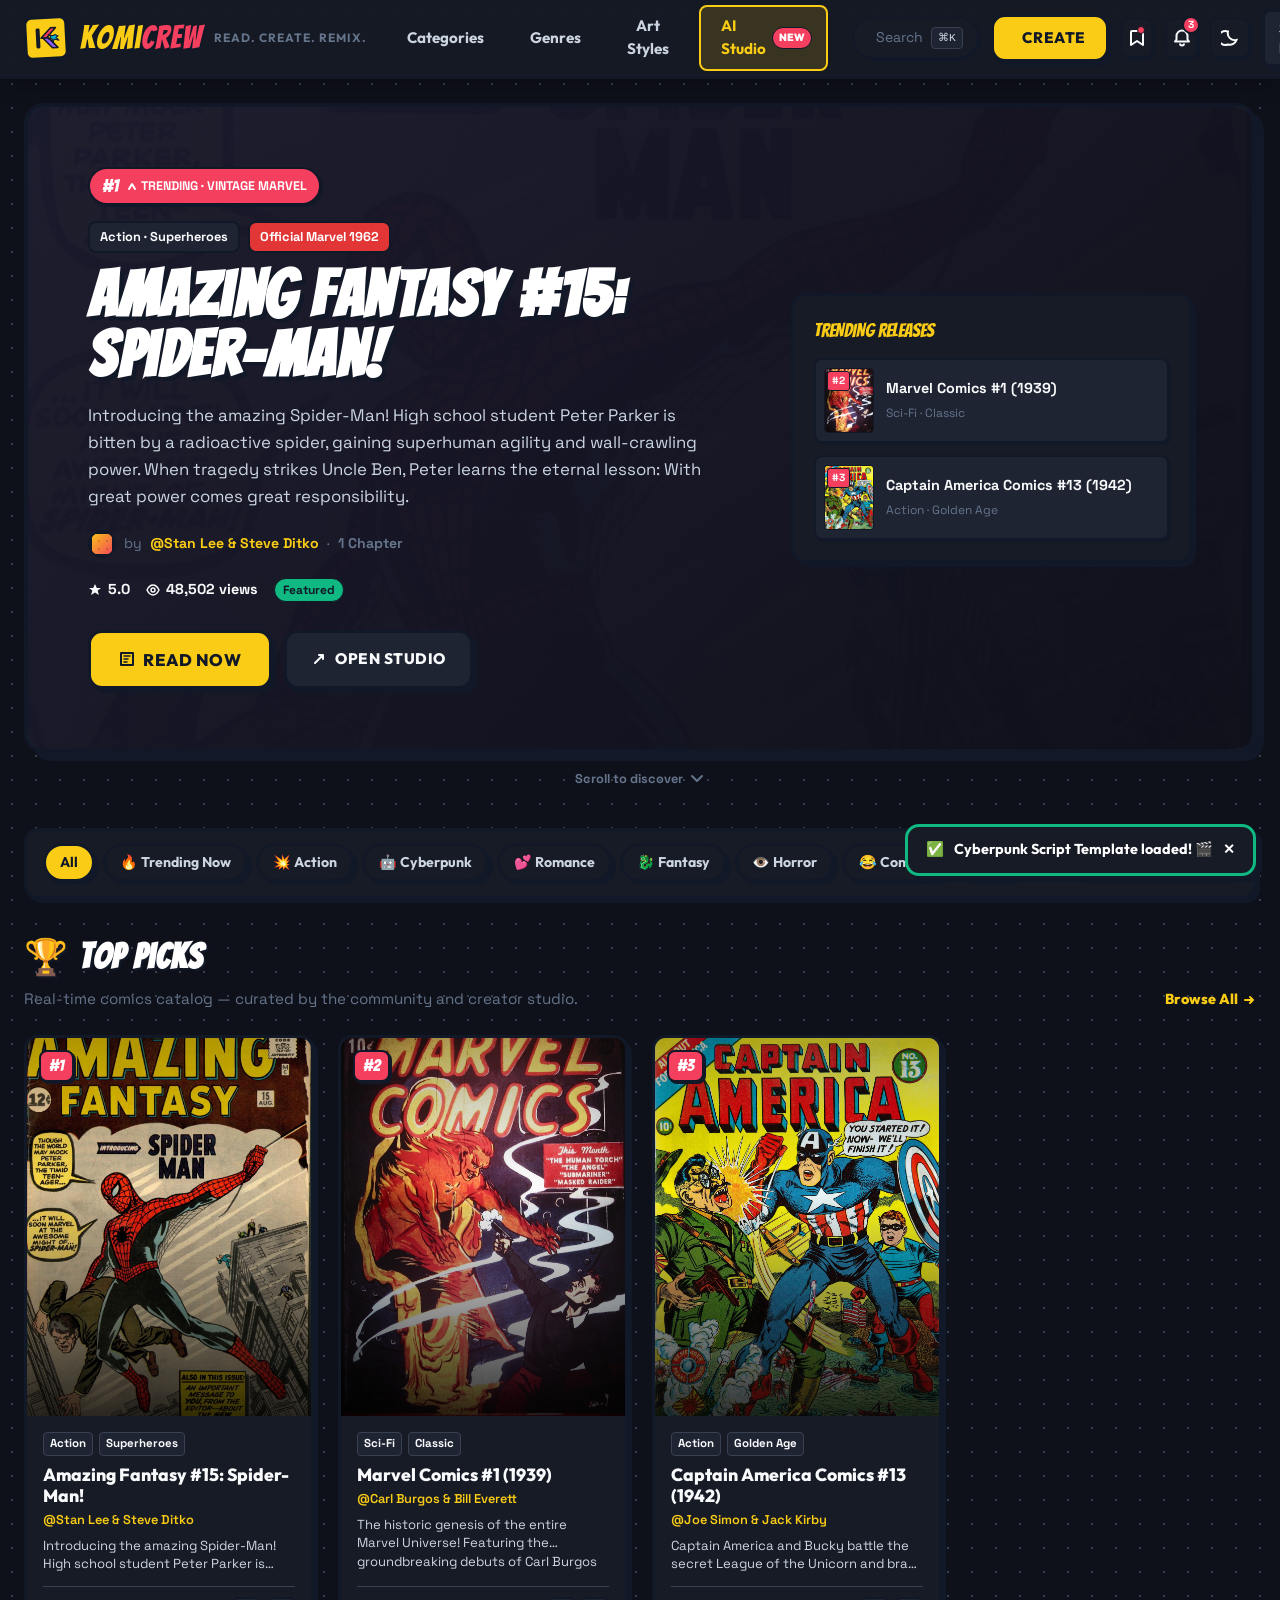
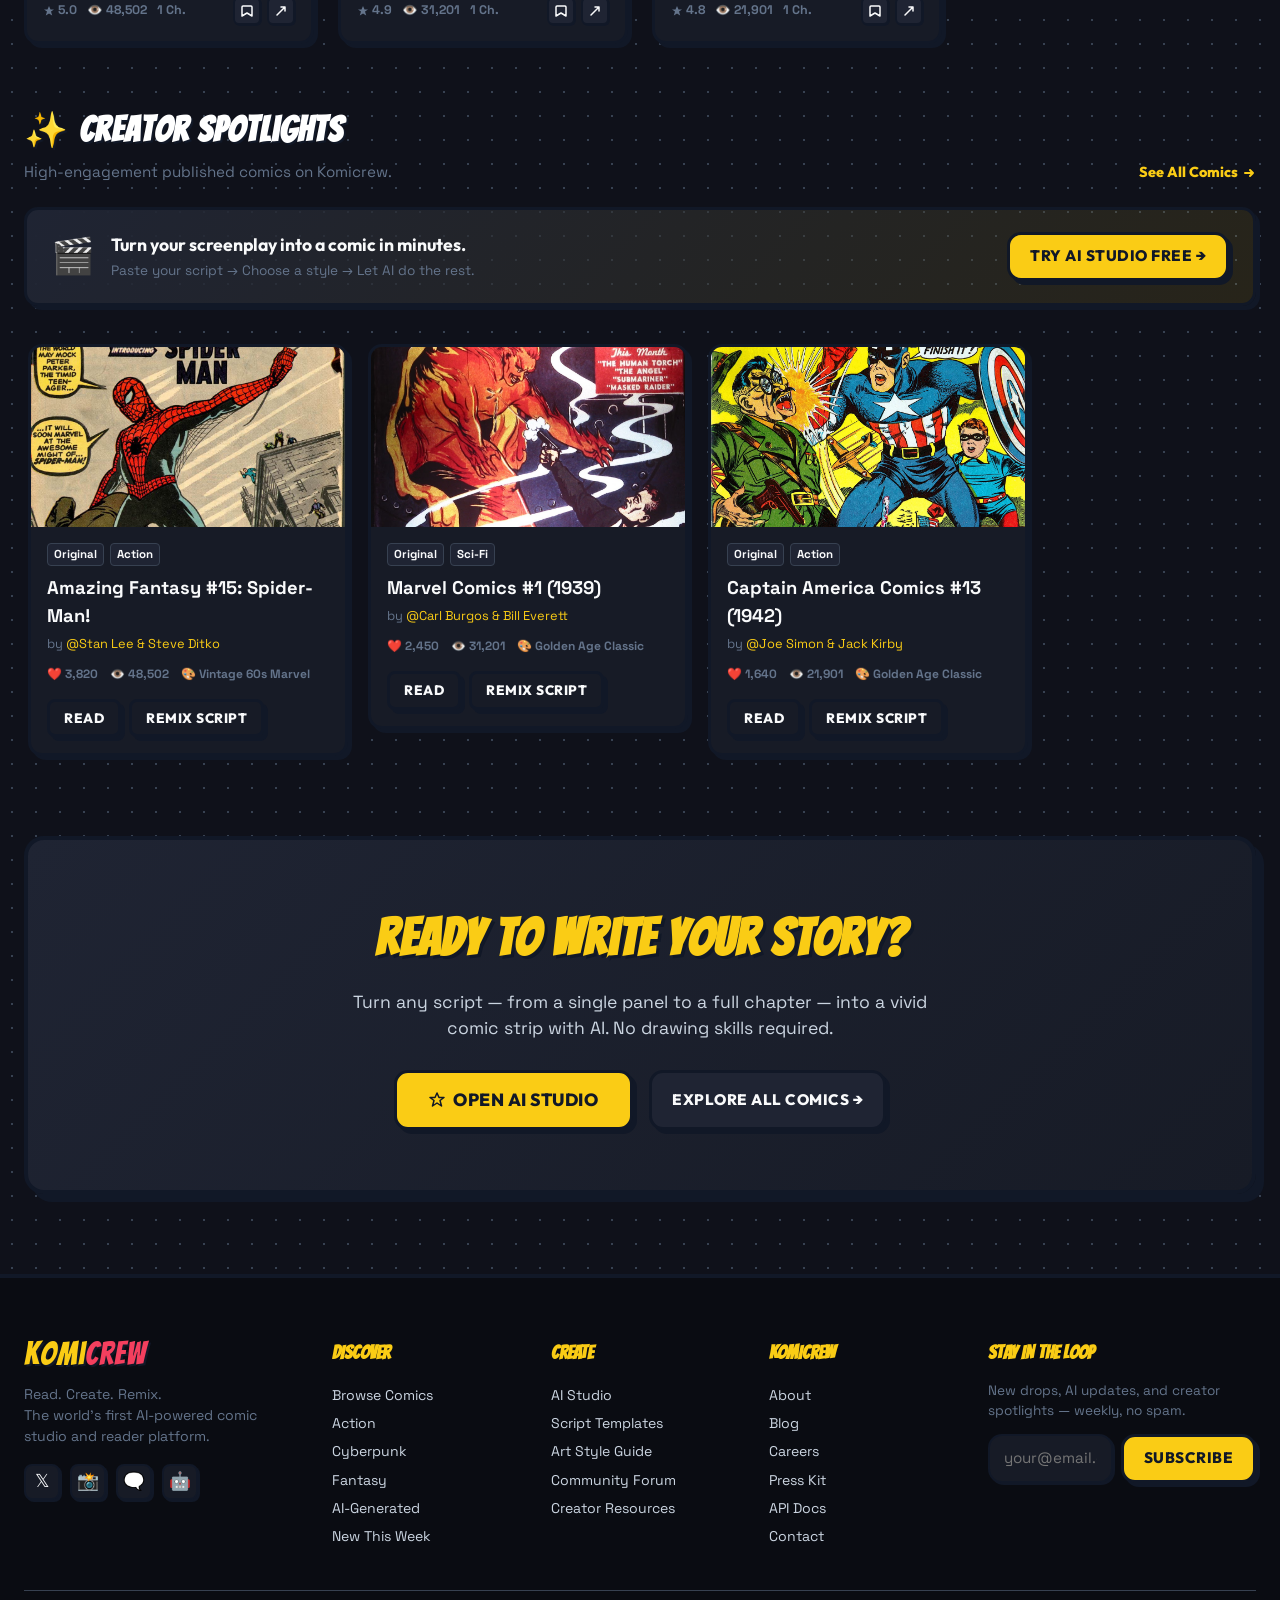
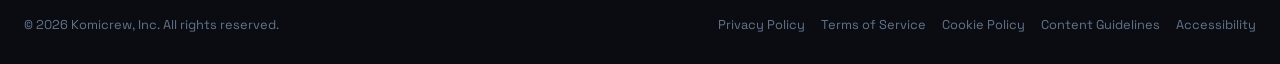
==== index.html @ 923c5d9a "Initial commit: Komicrew AI Comic Studio & Reader Platform" ====
<!DOCTYPE html>
<html lang="en" data-theme="dark" data-active-view="landing">

<head>
  <meta charset="UTF-8" />
  <meta name="viewport" content="width=device-width, initial-scale=1.0" />
  <meta http-equiv="X-UA-Compatible" content="IE=edge" />

  <title>Komicrew — AI Comic Studio &amp; Trending Web Comic Reader</title>
  <meta name="description" content="Komicrew is the ultimate hybrid platform: read trending web comics across every genre and generate stunning AI-powered comic strips from your scripts. Create, read, remix." />
  <meta name="keywords" content="web comics, AI comic generator, script to comic, manga reader, webtoon, shonen, seinen, romance, isekai, cyberpunk, comic studio, Komicrew" />
  <meta name="author" content="Komicrew" />
  <meta name="robots" content="index, follow" />
  <link rel="canonical" href="https://komicrew.app" />

  <meta property="og:title" content="Komicrew — AI Script-to-Comic Studio" />
  <meta property="og:description" content="Transform your scripts into vivid comic panels with AI. Read, create, and remix web comics." />
  <meta property="og:type" content="website" />
  <meta property="og:url" content="https://komicrew.app" />
  <meta property="og:image" content="/assets/og-cover.png" />
  <meta property="og:site_name" content="Komicrew" />

  <meta name="twitter:card" content="summary_large_image" />
  <meta name="twitter:site" content="@KomicrewApp" />
  <meta name="twitter:title" content="Komicrew — AI Comic Studio" />
  <meta name="twitter:description" content="Create and read AI-powered web comics on Komicrew." />

  <link rel="icon" type="image/svg+xml" href="assets/favicon.svg" />
  <link rel="apple-touch-icon" sizes="180x180" href="assets/apple-touch-icon.png" />

  <link rel="preconnect" href="https://fonts.googleapis.com" crossorigin />
  <link rel="preconnect" href="https://fonts.gstatic.com" crossorigin />
  <link rel="dns-prefetch" href="https://api.komicrew.app" />

  <link rel="stylesheet" href="https://fonts.googleapis.com/css2?family=Bangers&family=Outfit:wght@300;400;500;600;700;800;900&family=Space+Grotesk:wght@400;500;600;700&display=swap" />
  <link rel="stylesheet" href="assets/css/panelpulse.css" />
</head>

<body>

<a class="skip-link" href="#main-content">Skip to main content</a>

<!-- ═══════════════════════════════════════════════════════
     GLOBAL HEADER & MEGA-MENU NAVIGATION
═══════════════════════════════════════════════════════ -->
<header id="global-header" role="banner">
  <div class="nav-wrapper">
    <nav id="primary-nav" aria-label="Primary navigation">
      <div class="nav-inner">

        <!-- Brand -->
        <a href="#" id="nav-brand" class="brand-logo" aria-label="Komicrew Home" data-view-target="landing">
          <span class="logo-icon" aria-hidden="true">
            <svg width="28" height="28" viewBox="0 0 28 28" fill="none">
              <!-- Geometric Komicrew Icon with Action Slash -->
              <rect x="4" y="4" width="4" height="20" rx="1.5" fill="#111827"/>
              <path d="M19 4L9 14h5.5l9.5-10h-5z" fill="#F43F5E" stroke="#111827" stroke-width="1.5" stroke-linejoin="round"/>
              <path d="M11 14l9 10h5.5L16.5 14h-5.5z" fill="#8B5CF6" stroke="#111827" stroke-width="1.5" stroke-linejoin="round"/>
              <polygon points="23,11 26,12.5 24,14 27,17 22,15.5 21,19 20,15 17,15 19,13 17,11 21,12" fill="#06B6D4" stroke="#111827" stroke-width="1"/>
            </svg>
          </span>
          <span class="logo-wordmark"><span class="logo-komi">Komi</span><span class="logo-crew">crew</span></span>
          <span class="logo-tagline" aria-hidden="true">Read. Create. Remix.</span>
        </a>

        <!-- Primary Nav Links -->
        <ul class="primary-nav-links" role="list" aria-label="Site sections">

          <!-- CATEGORIES -->
          <li class="nav-item nav-item--has-dropdown">
            <button class="nav-link nav-dropdown-trigger" id="trigger-categories" aria-expanded="false" aria-controls="dropdown-categories" aria-haspopup="true">
              <span>Categories</span>
              <svg class="nav-chevron" width="12" height="8" viewBox="0 0 12 8" aria-hidden="true"><path d="M1 1l5 5 5-5" stroke="currentColor" stroke-width="2" fill="none" stroke-linecap="round"/></svg>
            </button>
            <div id="dropdown-categories" class="mega-dropdown" role="region" aria-labelledby="trigger-categories" hidden>
              <div class="mega-dropdown-inner">
                <div class="mega-col">
                  <p class="mega-col-heading">Story Type</p>
                  <ul role="list">
                    <li><a href="#" class="mega-link" data-view-target="browse" data-filter-category="shonen"><span class="mega-link-icon" aria-hidden="true">&#x2694;&#xFE0F;</span><span class="mega-link-body"><strong>Shonen</strong><span>Action, friendship &amp; growth</span></span></a></li>
                    <li><a href="#" class="mega-link" data-view-target="browse" data-filter-category="seinen"><span class="mega-link-icon" aria-hidden="true">&#x1F3AD;</span><span class="mega-link-body"><strong>Seinen</strong><span>Dark, mature &amp; complex</span></span></a></li>
                    <li><a href="#" class="mega-link" data-view-target="browse" data-filter-category="romance"><span class="mega-link-icon" aria-hidden="true">&#x1F495;</span><span class="mega-link-body"><strong>Romance</strong><span>Love stories &amp; drama</span></span></a></li>
                    <li><a href="#" class="mega-link" data-view-target="browse" data-filter-category="isekai"><span class="mega-link-icon" aria-hidden="true">&#x1F300;</span><span class="mega-link-body"><strong>Isekai</strong><span>Otherworld adventures</span></span></a></li>
                    <li><a href="#" class="mega-link" data-view-target="browse" data-filter-category="webtoon-originals"><span class="mega-link-icon" aria-hidden="true">&#x1F310;</span><span class="mega-link-body"><strong>Webtoon Originals</strong><span>Exclusive vertical-scroll series</span></span></a></li>
                    <li><a href="#" class="mega-link" data-view-target="browse" data-filter-category="slice-of-life"><span class="mega-link-icon" aria-hidden="true">&#x2615;</span><span class="mega-link-body"><strong>Slice of Life</strong><span>Everyday moments &amp; warmth</span></span></a></li>
                  </ul>
                </div>
                <div class="mega-col mega-col--featured">
                  <p class="mega-col-heading">Featured Spotlight</p>
                  <article class="mega-featured-card" aria-label="Featured: Amazing Fantasy #15: Spider-Man!">
                    <figure class="mega-featured-thumb"><img src="assets/img/cover-amazing-fantasy-15.jpg" alt="Featured comic cover" width="160" height="100" loading="lazy"/></figure>
                    <div class="mega-featured-body">
                      <span class="mega-featured-badge">Featured</span>
                      <h3 class="mega-featured-title">Amazing Fantasy #15</h3>
                      <p class="mega-featured-meta">Superheroes &middot; Ch. 1 &middot; @StanLee_SteveDitko</p>
                      <a href="#" class="mega-featured-cta" data-view-target="reader" data-comic-id="amazing-fantasy-15">Read Now &rarr;</a>
                    </div>
                  </article>
                </div>
              </div>
            </div>
          </li>

          <!-- GENRES -->
          <li class="nav-item nav-item--has-dropdown">
            <button class="nav-link nav-dropdown-trigger" id="trigger-genres" aria-expanded="false" aria-controls="dropdown-genres" aria-haspopup="true">
              <span>Genres</span>
              <svg class="nav-chevron" width="12" height="8" viewBox="0 0 12 8" aria-hidden="true"><path d="M1 1l5 5 5-5" stroke="currentColor" stroke-width="2" fill="none" stroke-linecap="round"/></svg>
            </button>
            <div id="dropdown-genres" class="mega-dropdown mega-dropdown--genres" role="region" aria-labelledby="trigger-genres" hidden>
              <div class="mega-dropdown-inner">
                <div class="mega-col">
                  <p class="mega-col-heading">Browse by Genre</p>
                  <ul class="genre-grid-list" role="list">
                    <li><a href="#" class="genre-pill-link" data-view-target="browse" data-filter-genre="action"><span class="genre-emoji" aria-hidden="true">&#x1F4A5;</span> Action</a></li>
                    <li><a href="#" class="genre-pill-link" data-view-target="browse" data-filter-genre="cyberpunk"><span class="genre-emoji" aria-hidden="true">&#x1F916;</span> Cyberpunk</a></li>
                    <li><a href="#" class="genre-pill-link" data-view-target="browse" data-filter-genre="fantasy"><span class="genre-emoji" aria-hidden="true">&#x1F409;</span> Fantasy</a></li>
                    <li><a href="#" class="genre-pill-link" data-view-target="browse" data-filter-genre="horror"><span class="genre-emoji" aria-hidden="true">&#x1F441;&#xFE0F;</span> Horror</a></li>
                    <li><a href="#" class="genre-pill-link" data-view-target="browse" data-filter-genre="comedy"><span class="genre-emoji" aria-hidden="true">&#x1F602;</span> Comedy</a></li>
                    <li><a href="#" class="genre-pill-link" data-view-target="browse" data-filter-genre="mystery"><span class="genre-emoji" aria-hidden="true">&#x1F50D;</span> Mystery</a></li>
                    <li><a href="#" class="genre-pill-link" data-view-target="browse" data-filter-genre="sci-fi"><span class="genre-emoji" aria-hidden="true">&#x1F680;</span> Sci-Fi</a></li>
                    <li><a href="#" class="genre-pill-link" data-view-target="browse" data-filter-genre="thriller"><span class="genre-emoji" aria-hidden="true">&#x26A1;</span> Thriller</a></li>
                    <li><a href="#" class="genre-pill-link" data-view-target="browse" data-filter-genre="sports"><span class="genre-emoji" aria-hidden="true">&#x1F3C6;</span> Sports</a></li>
                    <li><a href="#" class="genre-pill-link" data-view-target="browse" data-filter-genre="supernatural"><span class="genre-emoji" aria-hidden="true">&#x1F47B;</span> Supernatural</a></li>
                    <li><a href="#" class="genre-pill-link" data-view-target="browse" data-filter-genre="mecha"><span class="genre-emoji" aria-hidden="true">&#x1F9BE;</span> Mecha</a></li>
                    <li><a href="#" class="genre-pill-link" data-view-target="browse" data-filter-genre="historical"><span class="genre-emoji" aria-hidden="true">&#x1F4DC;</span> Historical</a></li>
                  </ul>
                </div>
              </div>
            </div>
          </li>

          <!-- ART STYLES -->
          <li class="nav-item nav-item--has-dropdown">
            <button class="nav-link nav-dropdown-trigger" id="trigger-styles" aria-expanded="false" aria-controls="dropdown-styles" aria-haspopup="true">
              <span>Art Styles</span>
              <svg class="nav-chevron" width="12" height="8" viewBox="0 0 12 8" aria-hidden="true"><path d="M1 1l5 5 5-5" stroke="currentColor" stroke-width="2" fill="none" stroke-linecap="round"/></svg>
            </button>
            <div id="dropdown-styles" class="mega-dropdown" role="region" aria-labelledby="trigger-styles" hidden>
              <div class="mega-dropdown-inner">
                <div class="mega-col">
                  <p class="mega-col-heading">Visual Style</p>
                  <ul class="style-showcase-list" role="list">
                    <li><a href="#" class="style-showcase-link" data-view-target="browse" data-filter-style="90s-anime"><span class="style-preview style-preview--90s-anime" aria-hidden="true"></span><span class="style-info"><strong>90s Anime</strong><span>Bold lines, cel shading, nostalgic palette</span></span></a></li>
                    <li><a href="#" class="style-showcase-link" data-view-target="browse" data-filter-style="tactile-neo-comic"><span class="style-preview style-preview--neo-comic" aria-hidden="true"></span><span class="style-info"><strong>Tactile Neo-Comic</strong><span>Claymorphism &middot; Risograph &middot; Halftone</span></span></a></li>
                    <li><a href="#" class="style-showcase-link" data-view-target="browse" data-filter-style="noir-ink"><span class="style-preview style-preview--noir" aria-hidden="true"></span><span class="style-info"><strong>Noir Ink</strong><span>High-contrast B&amp;W, dramatic shadows</span></span></a></li>
                    <li><a href="#" class="style-showcase-link" data-view-target="browse" data-filter-style="watercolor"><span class="style-preview style-preview--watercolor" aria-hidden="true"></span><span class="style-info"><strong>Watercolor</strong><span>Soft washes, loose ink, organic feel</span></span></a></li>
                    <li><a href="#" class="style-showcase-link" data-view-target="browse" data-filter-style="chibi"><span class="style-preview style-preview--chibi" aria-hidden="true"></span><span class="style-info"><strong>Chibi</strong><span>Oversized heads, cute proportions</span></span></a></li>
                  </ul>
                </div>
              </div>
            </div>
          </li>

          <!-- AI STUDIO -->
          <li class="nav-item">
            <a href="#" class="nav-link nav-link--studio" data-view-target="studio" aria-label="Open AI Script-to-Comic Studio">
              <svg width="16" height="16" viewBox="0 0 16 16" fill="none" aria-hidden="true"><path d="M8 1L10 6H15L11 9.5L12.5 15L8 11.5L3.5 15L5 9.5L1 6H6L8 1Z" fill="currentColor" stroke="#111827" stroke-width="1.5" stroke-linejoin="round"/></svg>
              <span>AI Studio</span>
              <span class="nav-badge nav-badge--new" aria-label="New feature">NEW</span>
            </a>
          </li>



        </ul>

        <!-- Quick Actions -->
        <div class="nav-quick-actions" role="group" aria-label="Quick actions">
          <div class="nav-search-bar" role="search" aria-label="Search comics">
            <button class="nav-search-trigger" id="search-trigger" aria-expanded="false" aria-controls="search-overlay" aria-label="Open search">
              <svg width="18" height="18" viewBox="0 0 18 18" fill="none" aria-hidden="true"><circle cx="8" cy="8" r="6" stroke="currentColor" stroke-width="2"/><path d="M13 13l3 3" stroke="currentColor" stroke-width="2" stroke-linecap="round"/></svg>
              <span class="search-trigger-label">Search</span>
              <kbd class="search-kbd" aria-label="Command K">&#x2318;K</kbd>
            </button>
          </div>
          <a href="#" class="btn btn--primary btn--create-cta" id="nav-create-btn" data-view-target="studio" aria-label="Create a comic">
            <svg width="14" height="14" viewBox="0 0 14 14" fill="none" aria-hidden="true"><path d="M7 1v12M1 7h12" stroke="currentColor" stroke-width="2.5" stroke-linecap="round"/></svg>
            <span>Create</span>
          </a>
          <button class="nav-icon-btn" id="bookmarks-trigger" aria-label="Open bookmarks" aria-expanded="false" aria-controls="bookmarks-panel">
            <svg width="18" height="18" viewBox="0 0 18 18" fill="none" aria-hidden="true"><path d="M4 2h10a1 1 0 011 1v13l-6-4-6 4V3a1 1 0 011-1z" stroke="currentColor" stroke-width="2" stroke-linejoin="round"/></svg>
            <span class="sr-only">Bookmarks</span>
            <span class="nav-badge-dot" aria-hidden="true"></span>
          </button>
          <button class="nav-icon-btn" id="notifications-trigger" aria-label="Notifications, 3 unread" aria-expanded="false" aria-controls="notifications-panel">
            <svg width="18" height="18" viewBox="0 0 18 18" fill="none" aria-hidden="true"><path d="M9 1.5a5.5 5.5 0 00-5.5 5.5v3.5L2 12.5h14l-1.5-2V7A5.5 5.5 0 009 1.5z" stroke="currentColor" stroke-width="2" stroke-linejoin="round"/><path d="M7 14.5a2 2 0 004 0" stroke="currentColor" stroke-width="2"/></svg>
            <span class="sr-only">Notifications</span>
            <span class="notification-badge" aria-label="3 unread">3</span>
          </button>
          <button class="nav-icon-btn" id="theme-toggle" aria-label="Toggle light/dark mode" aria-pressed="false">
            <svg class="theme-icon theme-icon--moon" width="18" height="18" viewBox="0 0 18 18" fill="none" aria-hidden="true"><path d="M15.5 11A7 7 0 017 2.5a7 7 0 100 13 7 7 0 008.5-4.5z" stroke="currentColor" stroke-width="2" stroke-linecap="round"/></svg>
            <svg class="theme-icon theme-icon--sun" width="18" height="18" viewBox="0 0 18 18" fill="none" aria-hidden="true"><circle cx="9" cy="9" r="4" stroke="currentColor" stroke-width="2"/><path d="M9 1v2M9 15v2M1 9h2M15 9h2M3.2 3.2l1.4 1.4M13.4 13.4l1.4 1.4M3.2 14.8l1.4-1.4M13.4 4.6l1.4-1.4" stroke="currentColor" stroke-width="2" stroke-linecap="round"/></svg>
          </button>
          <!-- Guest Auth Buttons (Logged Out State) -->
          <div class="nav-guest-actions" id="nav-auth-guest" hidden>
            <a href="login.html" class="btn btn--ghost btn--sm" id="nav-login-btn">Sign In</a>
            <a href="signup.html" class="btn btn--primary btn--sm" id="nav-signup-btn">Join Free</a>
          </div>

          <!-- Authenticated User Pill (Logged In State) -->
          <div class="user-profile-pill-wrapper" id="nav-auth-user" style="position:relative;">
            <button class="user-profile-pill" id="profile-trigger" aria-expanded="false" aria-controls="profile-dropdown" aria-label="User profile menu">
              <span class="profile-avatar"><img src="assets/img/avatar-user.jpg" alt="user avatar" width="32" height="32" id="header-user-avatar" loading="lazy"/></span>
              <span class="profile-username" id="header-user-name">Account</span>
              <span class="profile-tier-badge" id="header-user-tier" aria-label="Creator tier">Creator</span>
              <svg class="profile-chevron" width="12" height="8" viewBox="0 0 12 8" aria-hidden="true"><path d="M1 1l5 5 5-5" stroke="currentColor" stroke-width="2" fill="none" stroke-linecap="round"/></svg>
            </button>
            <ul id="profile-dropdown" class="profile-dropdown-menu" role="menu" aria-labelledby="profile-trigger" hidden>
              <li role="none"><a href="#" role="menuitem" class="profile-menu-item" id="menu-user-profile">My Profile</a></li>
              <li role="none"><a href="#" role="menuitem" class="profile-menu-item" data-view-target="studio">My Studio Comics</a></li>
              <li role="none"><a href="#" role="menuitem" class="profile-menu-item" id="menu-user-bookmarks">My Bookmarks</a></li>
              <li role="none" id="menu-admin-item" hidden><a href="admin.html" role="menuitem" class="profile-menu-item" style="color: var(--pop-purple-lite); font-weight: 700;">🛡️ Operations HQ</a></li>
              <li role="separator" class="menu-divider"></li>
              <li role="none"><a href="#" role="menuitem" class="profile-menu-item profile-menu-item--plan">Upgrade to Pro <span class="menu-badge menu-badge--pro">PRO</span></a></li>
              <li role="separator" class="menu-divider"></li>
              <li role="none"><a href="#" role="menuitem" class="profile-menu-item profile-menu-item--danger" id="nav-logout-btn">Sign Out</a></li>
            </ul>
          </div>
          <button class="mobile-menu-btn" id="mobile-menu-trigger" aria-expanded="false" aria-controls="mobile-nav-drawer" aria-label="Open mobile navigation">
            <span class="hamburger-bar" aria-hidden="true"></span>
            <span class="hamburger-bar" aria-hidden="true"></span>
            <span class="hamburger-bar" aria-hidden="true"></span>
          </button>
        </div>

      </div>
    </nav>

    <!-- Mobile Nav Drawer -->
    <aside id="mobile-nav-drawer" class="mobile-nav-drawer" aria-label="Mobile navigation" hidden>
      <nav aria-label="Mobile menu">
        <ul class="mobile-nav-list" role="list">
          <li><a href="#" class="mobile-nav-link" data-view-target="landing">&#x1F3E0; Discover</a></li>
          <li>
            <details class="mobile-nav-details">
              <summary class="mobile-nav-link">&#x2694;&#xFE0F; Categories</summary>
              <ul class="mobile-nav-submenu" role="list">
                <li><a href="#" data-view-target="browse" data-filter-category="shonen">Shonen</a></li>
                <li><a href="#" data-view-target="browse" data-filter-category="seinen">Seinen</a></li>
                <li><a href="#" data-view-target="browse" data-filter-category="romance">Romance</a></li>
                <li><a href="#" data-view-target="browse" data-filter-category="isekai">Isekai</a></li>
                <li><a href="#" data-view-target="browse" data-filter-category="webtoon-originals">Webtoon Originals</a></li>
                <li><a href="#" data-view-target="browse" data-filter-category="slice-of-life">Slice of Life</a></li>
              </ul>
            </details>
          </li>
          <li>
            <details class="mobile-nav-details">
              <summary class="mobile-nav-link">&#x1F3A8; Genres</summary>
              <ul class="mobile-nav-submenu" role="list">
                <li><a href="#" data-view-target="browse" data-filter-genre="action">Action</a></li>
                <li><a href="#" data-view-target="browse" data-filter-genre="cyberpunk">Cyberpunk</a></li>
                <li><a href="#" data-view-target="browse" data-filter-genre="fantasy">Fantasy</a></li>
                <li><a href="#" data-view-target="browse" data-filter-genre="horror">Horror</a></li>
                <li><a href="#" data-view-target="browse" data-filter-genre="comedy">Comedy</a></li>
                <li><a href="#" data-view-target="browse" data-filter-genre="mystery">Mystery</a></li>
              </ul>
            </details>
          </li>
          <li><a href="#" class="mobile-nav-link" data-view-target="studio">&#x2728; AI Studio</a></li>

          <li><a href="#" class="mobile-nav-link">&#x1F516; Bookmarks</a></li>
        </ul>
      </nav>
    </aside>

  </div>
</header>

<!-- ═══════════════════════════════════════════════════════
     MAIN CONTENT — 4-VIEW SPA CONTAINER
═══════════════════════════════════════════════════════ -->
<main id="main-content" aria-label="Main content">


<!-- ╔═══════════════════════════════════════════════════╗
     VIEW 1 — LANDING / DISCOVERY FEED
╚═══════════════════════════════════════════════════╝ -->
<section id="view-landing" class="app-view app-view--landing" aria-label="Discovery feed" data-view="landing" aria-hidden="false">

  <!-- ─── HERO SECTION (DYNAMICALLY DB-DRIVEN) ─── -->
  <section id="hero" class="hero-section" aria-labelledby="hero-heading">
    <div id="hero-dynamic-container">
      <!-- ─── JUMP BACK IN / RESUME READING BANNER ─── -->
      <div id="reading-resume-banner" class="reading-resume-banner" role="region" aria-label="Continue Reading" hidden>
        <div class="resume-banner-left">
          <img id="resume-banner-thumb" class="resume-banner-thumb" src="assets/img/cover-placeholder.png" alt="Last read comic cover" />
          <div class="resume-banner-text">
            <span class="resume-banner-tag">⚡ Pick Up Where You Left Off</span>
            <h3 id="resume-banner-title" class="resume-banner-title">Title &middot; Ch. 1 &middot; Page 1</h3>
          </div>
        </div>
        <div class="resume-banner-actions">
          <button type="button" id="resume-banner-btn" class="btn btn--primary btn--sm">Resume &rarr;</button>
          <button type="button" id="resume-banner-dismiss" class="btn btn--ghost btn--sm" aria-label="Dismiss banner" style="padding: 4px 8px;">✕</button>
        </div>
      </div>

      <article class="hero-comic-feature" id="hero-feature-card" aria-label="Featured Spotlight" data-comic-id="amazing-fantasy-15">
        <figure class="hero-backdrop" id="hero-backdrop-figure" aria-hidden="true">
          <img id="hero-backdrop-img" src="assets/img/cover-amazing-fantasy-15.jpg" alt="Amazing Fantasy #15: Spider-Man!" width="1440" height="680" loading="eager" style="display:block;"/>
          <div class="hero-backdrop-overlay" aria-hidden="true" style="background: linear-gradient(135deg, rgba(26,26,46,0.92), rgba(15,15,26,0.97));"></div>
        </figure>

        <div class="hero-content">
          <div class="hero-rank-group" aria-label="Trending rank">
            <span class="hero-rank-label" id="hero-rank-badge" aria-hidden="true">#1</span>
            <span class="hero-trend-tag">
              <svg width="10" height="10" viewBox="0 0 10 10" aria-hidden="true"><path d="M2 8L5 3 8 8" stroke="currentColor" stroke-width="2" stroke-linecap="round" stroke-linejoin="round" fill="none"/></svg>
              Trending &middot; Vintage Marvel
            </span>
          </div>

          <div class="hero-identity">
            <span class="hero-genre-tag" id="hero-genre-tag">Superheroes &middot; Action</span>
            <span class="hero-ai-badge" id="hero-ai-badge" style="background: #e23636; color: #fff;">
              Official Marvel 1962
            </span>
          </div>

          <h1 id="hero-heading" class="hero-title">Amazing Fantasy #15: Spider-Man!</h1>

          <p class="hero-synopsis" id="hero-synopsis">Introducing the amazing Spider-Man! High school student Peter Parker is bitten by a radioactive spider, gaining superhuman agility and wall-crawling power. When tragedy strikes Uncle Ben, Peter learns the eternal lesson: With great power comes great responsibility.</p>

          <address class="hero-creator-credit" id="hero-creator-credit" aria-label="Creator info">
            <img class="hero-creator-avatar" id="hero-creator-avatar" src="assets/img/avatar-user.jpg" alt="Creator" width="28" height="28" loading="lazy"/>
            <span>by </span><a href="#" class="hero-creator-name" id="hero-creator-name" rel="author">@StanLee_SteveDitko</a>
            <span class="hero-meta-separator" aria-hidden="true">&middot;</span>
            <span class="hero-chapter-info" id="hero-chapter-info"><strong>1 Chapter (39 Pages)</strong></span>
          </address>

          <div class="hero-stats" id="hero-stats-group" aria-label="Comic statistics">
            <div class="hero-stat" id="hero-stat-rating" aria-label="Rating 5.0"><svg width="14" height="14" viewBox="0 0 14 14" fill="currentColor" aria-hidden="true"><path d="M7 1L8.8 5H13L9.6 7.5L10.9 12L7 9.5L3.1 12L4.4 7.5L1 5H5.2L7 1z"/></svg><span id="hero-rating-val">5.0</span></div>
            <div class="hero-stat" id="hero-stat-views" aria-label="Views"><svg width="14" height="14" viewBox="0 0 14 14" fill="none" aria-hidden="true"><path d="M1 7c0 0 2.5-5 6-5s6 5 6 5-2.5 5-6 5-6-5-6-5z" stroke="currentColor" stroke-width="1.5"/><circle cx="7" cy="7" r="2" stroke="currentColor" stroke-width="1.5"/></svg><span id="hero-views-val">48,502 views</span></div>
            <div class="hero-stat"><span class="hero-status-pill" id="hero-status-pill">Featured</span></div>
          </div>

          <div class="hero-ctas" role="group" aria-label="Actions">
            <a href="#" class="btn btn--hero-primary" id="hero-read-btn" data-view-target="reader" data-comic-id="amazing-fantasy-15" data-chapter="1">
              <svg width="16" height="16" viewBox="0 0 16 16" fill="none" aria-hidden="true"><path d="M2 2h12v12H2V2z" stroke="currentColor" stroke-width="2" stroke-linejoin="round"/><path d="M5 5h6M5 8h4M5 11h3" stroke="currentColor" stroke-width="1.5" stroke-linecap="round"/></svg>
              Read Now
            </a>
            <a href="#" class="btn btn--hero-secondary" id="hero-remix-btn" data-view-target="studio" data-remix-comic="amazing-fantasy-15">
              <svg width="16" height="16" viewBox="0 0 16 16" fill="none" aria-hidden="true"><path d="M4 12L12 4M8 4h4v4" stroke="currentColor" stroke-width="2" stroke-linecap="round" stroke-linejoin="round"/></svg>
              Open Studio
            </a>
          </div>
        </div>

        <aside class="hero-secondary-picks" id="hero-secondary-aside" aria-label="Also trending">
          <p class="hero-secondary-heading" aria-hidden="true">Trending Releases</p>
          <ol class="hero-secondary-list" id="hero-secondary-list" role="list">
            <li>
              <a href="#" class="hero-secondary-card" data-view-target="reader" data-comic-id="marvel-comics-1" aria-label="Marvel Comics #1 (1939)">
                <figure class="hero-secondary-thumb">
                  <img src="assets/img/cover-marvel-comics-1.jpg" alt="Marvel Comics #1 cover" width="60" height="80" loading="lazy"/>
                  <span class="hero-secondary-rank" aria-hidden="true">#2</span>
                </figure>
                <div class="hero-secondary-info">
                  <strong>Marvel Comics #1 (1939)</strong>
                  <span>Sci-Fi &middot; Classic</span>
                </div>
              </a>
            </li>
            <li>
              <a href="#" class="hero-secondary-card" data-view-target="reader" data-comic-id="captain-america-13" aria-label="Captain America Comics #13 (1942)">
                <figure class="hero-secondary-thumb">
                  <img src="assets/img/cover-captain-america-13.jpg" alt="Captain America Comics #13 cover" width="60" height="80" loading="lazy"/>
                  <span class="hero-secondary-rank" aria-hidden="true">#3</span>
                </figure>
                <div class="hero-secondary-info">
                  <strong>Captain America Comics #13</strong>
                  <span>Action &middot; Golden Age</span>
                </div>
              </a>
            </li>
          </ol>
        </aside>

      </article>
    </div>
    <div class="hero-scroll-cue" aria-hidden="true">
      <span>Scroll to discover</span>
      <svg width="16" height="16" viewBox="0 0 16 16" fill="none" aria-hidden="true"><path d="M3 6l5 5 5-5" stroke="currentColor" stroke-width="2" stroke-linecap="round" stroke-linejoin="round"/></svg>
    </div>
  </section>

  <!-- ─── GENRE & STYLE FILTER BAR ─── -->
  <section id="discovery-filter-bar" class="discovery-filter-bar" aria-label="Filter by genre or style">
    <div class="filter-bar-inner">
      <div class="filter-tabs-scroll-wrapper" role="tablist" aria-label="Genre filters">
        <button class="filter-tab filter-tab--active" role="tab" id="filter-tab-all" aria-selected="true" aria-controls="top-picks-grid" data-filter="all">All</button>
        <button class="filter-tab" role="tab" id="filter-tab-trending" aria-selected="false" aria-controls="top-picks-grid" data-filter="trending">&#x1F525; Trending Now</button>
        <button class="filter-tab" role="tab" id="filter-tab-action" aria-selected="false" aria-controls="top-picks-grid" data-filter="action">&#x1F4A5; Action</button>
        <button class="filter-tab" role="tab" id="filter-tab-cyberpunk" aria-selected="false" aria-controls="top-picks-grid" data-filter="cyberpunk">&#x1F916; Cyberpunk</button>
        <button class="filter-tab" role="tab" id="filter-tab-romance" aria-selected="false" aria-controls="top-picks-grid" data-filter="romance">&#x1F495; Romance</button>
        <button class="filter-tab" role="tab" id="filter-tab-fantasy" aria-selected="false" aria-controls="top-picks-grid" data-filter="fantasy">&#x1F409; Fantasy</button>
        <button class="filter-tab" role="tab" id="filter-tab-horror" aria-selected="false" aria-controls="top-picks-grid" data-filter="horror">&#x1F441;&#xFE0F; Horror</button>
        <button class="filter-tab" role="tab" id="filter-tab-comedy" aria-selected="false" aria-controls="top-picks-grid" data-filter="comedy">&#x1F602; Comedy</button>
        <button class="filter-tab" role="tab" id="filter-tab-mystery" aria-selected="false" aria-controls="top-picks-grid" data-filter="mystery">&#x1F50D; Mystery</button>
        <button class="filter-tab" role="tab" id="filter-tab-ai-made" aria-selected="false" aria-controls="top-picks-grid" data-filter="ai-made">&#x2728; AI-Made</button>
        <button class="filter-tab" role="tab" id="filter-tab-new" aria-selected="false" aria-controls="top-picks-grid" data-filter="new">&#x1F195; New This Week</button>
      </div>
      <div class="filter-bar-sort">
        <label for="sort-select" class="filter-sort-label">Sort:</label>
        <select id="sort-select" class="select-input select-input--compact" aria-label="Sort comics by">
          <option value="trending">Trending</option>
          <option value="rating">Top Rated</option>
          <option value="views">Most Viewed</option>
          <option value="newest">Newest</option>
          <option value="updated">Recently Updated</option>
        </select>
      </div>
    </div>
  </section>

  <!-- ─── TOP PICKS GRID ─── -->
  <section id="top-picks" class="top-picks-section landing-section" aria-labelledby="top-picks-heading" tabindex="-1">
    <div class="landing-section-header">
      <div class="landing-section-title-group">
        <h2 id="top-picks-heading" class="landing-section-title"><span class="section-title-icon" aria-hidden="true">&#x1F3C6;</span> Top Picks</h2>
        <p class="landing-section-subtitle">Real-time comics catalog &mdash; curated by the community and creator studio.</p>
      </div>
      <a href="#" class="section-see-all-link" data-view-target="browse" aria-label="Browse all">Browse All <svg width="14" height="14" viewBox="0 0 14 14" fill="none" aria-hidden="true"><path d="M3 7h8M8 4l3 3-3 3" stroke="currentColor" stroke-width="2" stroke-linecap="round" stroke-linejoin="round"/></svg></a>
    </div>

    <ol id="top-picks-grid" class="comic-grid" role="list" aria-label="Top picks" aria-live="polite">
      <li class="comic-card-wrapper">
        <article class="comic-card" data-comic-id="amazing-fantasy-15" data-genres="Action" data-category="Superheroes" data-ai="false">
          <a href="#" class="comic-card-link" data-view-target="reader" data-comic-id="amazing-fantasy-15" tabindex="-1" aria-hidden="true">
            <figure class="comic-card-cover">
              <img src="assets/img/cover-amazing-fantasy-15.jpg" alt="Amazing Fantasy #15: Spider-Man! cover" width="260" height="340" loading="eager"/>
              <div class="comic-card-cover-overlay" aria-hidden="true">
                <span class="card-rank-badge">#1</span>
                <div class="card-quick-read-btn">Read</div>
              </div>
            </figure>
          </a>
          <div class="comic-card-body">
            <div class="comic-card-tags">
              <span class="comic-tag comic-tag--action">Action</span>
              <span class="comic-tag">Superheroes</span>
            </div>
            <h3 class="comic-card-title"><a href="#" data-view-target="reader" data-comic-id="amazing-fantasy-15">Amazing Fantasy #15: Spider-Man!</a></h3>
            <address class="comic-card-creator"><a href="#" rel="author">@StanLee_SteveDitko</a></address>
            <p class="comic-card-synopsis">Introducing the amazing Spider-Man! High school student Peter Parker is bitten by a radioactive spider, gaining superhuman agility and wall-crawling power.</p>
            <footer class="comic-card-footer">
              <div class="comic-card-stats">
                <span class="comic-stat" aria-label="Rating 5.0"><svg width="12" height="12" viewBox="0 0 12 12" fill="currentColor" aria-hidden="true"><path d="M6 1L7.5 4.5H11L8 6.5L9.2 10.5L6 8.5L2.8 10.5L4 6.5L1 4.5H4.5L6 1z"/></svg> 5.0</span>
                <span class="comic-stat" aria-label="48,502 views">👁️ 48,502</span>
                <span class="comic-stat comic-stat--chapters">1 Ch. (39 Pgs)</span>
              </div>
              <div class="comic-card-actions">
                <button class="card-action-btn bookmark-btn" aria-label="Bookmark Amazing Fantasy #15: Spider-Man!" aria-pressed="false"><svg width="14" height="14" viewBox="0 0 14 14" fill="none" aria-hidden="true"><path d="M3 2h8a1 1 0 011 1v9l-5-3-5 3V3a1 1 0 011-1z" stroke="currentColor" stroke-width="1.5" stroke-linejoin="round"/></svg></button>
                <a href="#" class="card-action-btn card-remix-btn" data-view-target="studio" data-remix-comic="amazing-fantasy-15" aria-label="Remix in AI Studio"><svg width="14" height="14" viewBox="0 0 14 14" fill="none" aria-hidden="true"><path d="M3 11L11 3M7 3h4v4" stroke="currentColor" stroke-width="1.5" stroke-linecap="round" stroke-linejoin="round"/></svg></a>
              </div>
            </footer>
          </div>
        </article>
      </li>
      <li class="comic-card-wrapper">
        <article class="comic-card" data-comic-id="marvel-comics-1" data-genres="Sci-Fi" data-category="Classic" data-ai="false">
          <a href="#" class="comic-card-link" data-view-target="reader" data-comic-id="marvel-comics-1" tabindex="-1" aria-hidden="true">
            <figure class="comic-card-cover">
              <img src="assets/img/cover-marvel-comics-1.jpg" alt="Marvel Comics #1 (1939) cover" width="260" height="340" loading="lazy"/>
              <div class="comic-card-cover-overlay" aria-hidden="true">
                <span class="card-rank-badge">#2</span>
                <div class="card-quick-read-btn">Read</div>
              </div>
            </figure>
          </a>
          <div class="comic-card-body">
            <div class="comic-card-tags">
              <span class="comic-tag comic-tag--scifi">Sci-Fi</span>
              <span class="comic-tag">Classic</span>
            </div>
            <h3 class="comic-card-title"><a href="#" data-view-target="reader" data-comic-id="marvel-comics-1">Marvel Comics #1 (1939)</a></h3>
            <address class="comic-card-creator"><a href="#" rel="author">@CarlBurgos_BillEverett</a></address>
            <p class="comic-card-synopsis">The historic genesis of the entire Marvel Universe! Featuring the groundbreaking debuts of the Human Torch and Sub-Mariner (Prince Namor).</p>
            <footer class="comic-card-footer">
              <div class="comic-card-stats">
                <span class="comic-stat" aria-label="Rating 5.0"><svg width="12" height="12" viewBox="0 0 12 12" fill="currentColor" aria-hidden="true"><path d="M6 1L7.5 4.5H11L8 6.5L9.2 10.5L6 8.5L2.8 10.5L4 6.5L1 4.5H4.5L6 1z"/></svg> 5.0</span>
                <span class="comic-stat" aria-label="31,201 views">👁️ 31,201</span>
                <span class="comic-stat comic-stat--chapters">1 Ch. (68 Pgs)</span>
              </div>
              <div class="comic-card-actions">
                <button class="card-action-btn bookmark-btn" aria-label="Bookmark Marvel Comics #1" aria-pressed="false"><svg width="14" height="14" viewBox="0 0 14 14" fill="none" aria-hidden="true"><path d="M3 2h8a1 1 0 011 1v9l-5-3-5 3V3a1 1 0 011-1z" stroke="currentColor" stroke-width="1.5" stroke-linejoin="round"/></svg></button>
                <a href="#" class="card-action-btn card-remix-btn" data-view-target="studio" data-remix-comic="marvel-comics-1" aria-label="Remix in AI Studio"><svg width="14" height="14" viewBox="0 0 14 14" fill="none" aria-hidden="true"><path d="M3 11L11 3M7 3h4v4" stroke="currentColor" stroke-width="1.5" stroke-linecap="round" stroke-linejoin="round"/></svg></a>
              </div>
            </footer>
          </div>
        </article>
      </li>
      <li class="comic-card-wrapper">
        <article class="comic-card" data-comic-id="captain-america-13" data-genres="Action" data-category="Golden Age" data-ai="false">
          <a href="#" class="comic-card-link" data-view-target="reader" data-comic-id="captain-america-13" tabindex="-1" aria-hidden="true">
            <figure class="comic-card-cover">
              <img src="assets/img/cover-captain-america-13.jpg" alt="Captain America Comics #13 (1942) cover" width="260" height="340" loading="lazy"/>
              <div class="comic-card-cover-overlay" aria-hidden="true">
                <span class="card-rank-badge">#3</span>
                <div class="card-quick-read-btn">Read</div>
              </div>
            </figure>
          </a>
          <div class="comic-card-body">
            <div class="comic-card-tags">
              <span class="comic-tag comic-tag--action">Action</span>
              <span class="comic-tag">Golden Age</span>
            </div>
            <h3 class="comic-card-title"><a href="#" data-view-target="reader" data-comic-id="captain-america-13">Captain America Comics #13 (1942)</a></h3>
            <address class="comic-card-creator"><a href="#" rel="author">@JoeSimon_JackKirby</a></address>
            <p class="comic-card-synopsis">Captain America and Bucky battle the secret League of the Unicorn and brave the eerie Lighthouse of Horror in classic World War II adventures.</p>
            <footer class="comic-card-footer">
              <div class="comic-card-stats">
                <span class="comic-stat" aria-label="Rating 4.9"><svg width="12" height="12" viewBox="0 0 12 12" fill="currentColor" aria-hidden="true"><path d="M6 1L7.5 4.5H11L8 6.5L9.2 10.5L6 8.5L2.8 10.5L4 6.5L1 4.5H4.5L6 1z"/></svg> 4.9</span>
                <span class="comic-stat" aria-label="21,901 views">👁️ 21,901</span>
                <span class="comic-stat comic-stat--chapters">1 Ch. (68 Pgs)</span>
              </div>
              <div class="comic-card-actions">
                <button class="card-action-btn bookmark-btn" aria-label="Bookmark Captain America Comics #13" aria-pressed="false"><svg width="14" height="14" viewBox="0 0 14 14" fill="none" aria-hidden="true"><path d="M3 2h8a1 1 0 011 1v9l-5-3-5 3V3a1 1 0 011-1z" stroke="currentColor" stroke-width="1.5" stroke-linejoin="round"/></svg></button>
                <a href="#" class="card-action-btn card-remix-btn" data-view-target="studio" data-remix-comic="captain-america-13" aria-label="Remix in AI Studio"><svg width="14" height="14" viewBox="0 0 14 14" fill="none" aria-hidden="true"><path d="M3 11L11 3M7 3h4v4" stroke="currentColor" stroke-width="1.5" stroke-linecap="round" stroke-linejoin="round"/></svg></a>
              </div>
            </footer>
          </div>
        </article>
      </li>
    </ol>
  </section>

  <!-- ─── AI STUDIO SPOTLIGHT ─── -->
  <section id="ai-studio-spotlight" class="ai-spotlight-section landing-section" aria-labelledby="spotlight-heading">
    <div class="landing-section-header">
      <div class="landing-section-title-group">
        <h2 id="spotlight-heading" class="landing-section-title"><span class="section-title-icon" aria-hidden="true">&#x2728;</span> Creator Spotlights</h2>
        <p class="landing-section-subtitle">High-engagement published comics on Komicrew.</p>
      </div>
      <a href="#" class="section-see-all-link" data-view-target="browse" data-filter="ai-made">See All Comics <svg width="14" height="14" viewBox="0 0 14 14" fill="none" aria-hidden="true"><path d="M3 7h8M8 4l3 3-3 3" stroke="currentColor" stroke-width="2" stroke-linecap="round" stroke-linejoin="round"/></svg></a>
    </div>
    <aside class="studio-callout-banner" aria-label="AI Studio promotion">
      <div class="studio-callout-content">
        <span class="studio-callout-icon" aria-hidden="true">&#x1F3AC;</span>
        <div class="studio-callout-text"><strong>Turn your screenplay into a comic in minutes.</strong><span>Paste your script &rarr; Choose a style &rarr; Let AI do the rest.</span></div>
      </div>
      <a href="#" class="btn btn--primary" data-view-target="studio">Try AI Studio Free &rarr;</a>
    </aside>
    <div class="spotlight-scroll-wrapper" role="region" aria-label="Spotlight comics carousel">
      <button class="spotlight-scroll-btn spotlight-scroll-btn--prev" aria-label="Scroll left" aria-controls="spotlight-list"><svg width="16" height="16" viewBox="0 0 16 16" fill="none" aria-hidden="true"><path d="M10 3L5 8l5 5" stroke="currentColor" stroke-width="2" stroke-linecap="round" stroke-linejoin="round"/></svg></button>
      <ol id="spotlight-list" class="spotlight-comic-list" role="list" aria-label="Spotlight comics">
        <li class="spotlight-card-wrapper">
          <article class="spotlight-card" aria-label="Spotlight: Amazing Fantasy #15: Spider-Man!">
            <figure class="spotlight-card-thumb"><img src="assets/img/cover-amazing-fantasy-15.jpg" alt="Amazing Fantasy #15" width="320" height="200" loading="lazy"/></figure>
            <div class="spotlight-card-body">
              <div class="spotlight-card-tags">
                <span class="comic-tag">Original</span>
                <span class="spotlight-genre-tag">Action</span>
              </div>
              <h3 class="spotlight-card-title"><a href="#" data-view-target="reader" data-comic-id="amazing-fantasy-15">Amazing Fantasy #15: Spider-Man!</a></h3>
              <p class="spotlight-creator">by <a href="#" rel="author">@StanLee_SteveDitko</a></p>
              <div class="spotlight-card-stats">
                <span>❤️ 3,820</span>
                <span>👁️ 48,502</span>
                <span>🎨 Vintage Marvel</span>
              </div>
              <div class="spotlight-card-actions">
                <a href="#" class="btn btn--sm" data-view-target="reader" data-comic-id="amazing-fantasy-15">Read</a>
                <a href="#" class="btn btn--sm btn--remix" data-view-target="studio" data-remix-comic="amazing-fantasy-15">Remix Script</a>
              </div>
            </div>
          </article>
        </li>
        <li class="spotlight-card-wrapper">
          <article class="spotlight-card" aria-label="Spotlight: Marvel Comics #1 (1939)">
            <figure class="spotlight-card-thumb"><img src="assets/img/cover-marvel-comics-1.jpg" alt="Marvel Comics #1" width="320" height="200" loading="lazy"/></figure>
            <div class="spotlight-card-body">
              <div class="spotlight-card-tags">
                <span class="comic-tag">Original</span>
                <span class="spotlight-genre-tag">Sci-Fi</span>
              </div>
              <h3 class="spotlight-card-title"><a href="#" data-view-target="reader" data-comic-id="marvel-comics-1">Marvel Comics #1 (1939)</a></h3>
              <p class="spotlight-creator">by <a href="#" rel="author">@CarlBurgos_BillEverett</a></p>
              <div class="spotlight-card-stats">
                <span>❤️ 2,450</span>
                <span>👁️ 31,201</span>
                <span>🎨 Golden Age Classic</span>
              </div>
              <div class="spotlight-card-actions">
                <a href="#" class="btn btn--sm" data-view-target="reader" data-comic-id="marvel-comics-1">Read</a>
                <a href="#" class="btn btn--sm btn--remix" data-view-target="studio" data-remix-comic="marvel-comics-1">Remix Script</a>
              </div>
            </div>
          </article>
        </li>
        <li class="spotlight-card-wrapper">
          <article class="spotlight-card" aria-label="Spotlight: Captain America Comics #13 (1942)">
            <figure class="spotlight-card-thumb"><img src="assets/img/cover-captain-america-13.jpg" alt="Captain America Comics #13" width="320" height="200" loading="lazy"/></figure>
            <div class="spotlight-card-body">
              <div class="spotlight-card-tags">
                <span class="comic-tag">Original</span>
                <span class="spotlight-genre-tag">Action</span>
              </div>
              <h3 class="spotlight-card-title"><a href="#" data-view-target="reader" data-comic-id="captain-america-13">Captain America Comics #13 (1942)</a></h3>
              <p class="spotlight-creator">by <a href="#" rel="author">@JoeSimon_JackKirby</a></p>
              <div class="spotlight-card-stats">
                <span>❤️ 1,640</span>
                <span>👁️ 21,901</span>
                <span>🎨 Golden Age Classic</span>
              </div>
              <div class="spotlight-card-actions">
                <a href="#" class="btn btn--sm" data-view-target="reader" data-comic-id="captain-america-13">Read</a>
                <a href="#" class="btn btn--sm btn--remix" data-view-target="studio" data-remix-comic="captain-america-13">Remix Script</a>
              </div>
            </div>
          </article>
        </li>
      </ol>
      <button class="spotlight-scroll-btn spotlight-scroll-btn--next" aria-label="Scroll right" aria-controls="spotlight-list"><svg width="16" height="16" viewBox="0 0 16 16" fill="none" aria-hidden="true"><path d="M6 3l5 5-5 5" stroke="currentColor" stroke-width="2" stroke-linecap="round" stroke-linejoin="round"/></svg></button>
    </div>
  </section>

  <!-- ─── LANDING CTA ─── -->
  <section class="landing-cta-section" aria-labelledby="landing-cta-heading">
    <div class="landing-cta-inner">
      <h2 id="landing-cta-heading" class="landing-cta-title">Ready to write your story?</h2>
      <p class="landing-cta-subtitle">Turn any script &mdash; from a single panel to a full chapter &mdash; into a vivid comic strip with AI. No drawing skills required.</p>
      <div class="landing-cta-actions" role="group">
        <a href="#" class="btn btn--cta-primary" data-view-target="studio"><svg width="16" height="16" viewBox="0 0 16 16" fill="none" aria-hidden="true"><path d="M8 1L10 5.5H15L11 8.5L12.5 14L8 11L3.5 14L5 8.5L1 5.5H6L8 1z" stroke="currentColor" stroke-width="1.5" stroke-linejoin="round"/></svg> Open AI Studio</a>
        <a href="#" class="btn btn--ghost" data-view-target="browse">Explore All Comics &rarr;</a>
      </div>
    </div>
  </section>

</section>
<!-- /view-landing -->

<!-- ╔═══════════════════════════════════════════════════╗
     VIEW 2 — BROWSE / DISCOVERY LIBRARY
╚═══════════════════════════════════════════════════╝ -->
<section id="view-browse" class="app-view app-view--browse" aria-label="Browse comics" data-view="browse" aria-hidden="true" hidden>

  <div class="browse-layout">

    <!-- Sidebar Filters -->
    <aside id="browse-sidebar" class="browse-sidebar" aria-label="Filter comics">
      <div class="browse-sidebar-inner">
        <h2 class="browse-sidebar-title" id="sidebar-filters-heading">Filters</h2>
        <button class="sidebar-filter-reset" id="clear-filters-btn" type="button" aria-label="Clear all filters">Clear All</button>

        <form id="browse-filters-form" aria-labelledby="sidebar-filters-heading" novalidate>

          <fieldset class="filter-fieldset">
            <legend class="filter-legend">Category</legend>
            <ul class="filter-checkbox-list" role="list">
              <li><label class="filter-checkbox-label"><input type="checkbox" name="category" value="shonen" class="filter-checkbox"> Shonen</label></li>
              <li><label class="filter-checkbox-label"><input type="checkbox" name="category" value="seinen" class="filter-checkbox"> Seinen</label></li>
              <li><label class="filter-checkbox-label"><input type="checkbox" name="category" value="romance" class="filter-checkbox"> Romance</label></li>
              <li><label class="filter-checkbox-label"><input type="checkbox" name="category" value="isekai" class="filter-checkbox"> Isekai</label></li>
              <li><label class="filter-checkbox-label"><input type="checkbox" name="category" value="webtoon-originals" class="filter-checkbox"> Webtoon Originals</label></li>
              <li><label class="filter-checkbox-label"><input type="checkbox" name="category" value="slice-of-life" class="filter-checkbox"> Slice of Life</label></li>
            </ul>
          </fieldset>

          <fieldset class="filter-fieldset">
            <legend class="filter-legend">Genre</legend>
            <ul class="filter-checkbox-list" role="list">
              <li><label class="filter-checkbox-label"><input type="checkbox" name="genre" value="action" class="filter-checkbox"> Action</label></li>
              <li><label class="filter-checkbox-label"><input type="checkbox" name="genre" value="cyberpunk" class="filter-checkbox"> Cyberpunk</label></li>
              <li><label class="filter-checkbox-label"><input type="checkbox" name="genre" value="fantasy" class="filter-checkbox"> Fantasy</label></li>
              <li><label class="filter-checkbox-label"><input type="checkbox" name="genre" value="horror" class="filter-checkbox"> Horror</label></li>
              <li><label class="filter-checkbox-label"><input type="checkbox" name="genre" value="comedy" class="filter-checkbox"> Comedy</label></li>
              <li><label class="filter-checkbox-label"><input type="checkbox" name="genre" value="mystery" class="filter-checkbox"> Mystery</label></li>
              <li><label class="filter-checkbox-label"><input type="checkbox" name="genre" value="sci-fi" class="filter-checkbox"> Sci-Fi</label></li>
              <li><label class="filter-checkbox-label"><input type="checkbox" name="genre" value="thriller" class="filter-checkbox"> Thriller</label></li>
            </ul>
          </fieldset>

          <fieldset class="filter-fieldset">
            <legend class="filter-legend">Art Style</legend>
            <ul class="filter-checkbox-list" role="list">
              <li><label class="filter-checkbox-label"><input type="checkbox" name="style" value="90s-anime" class="filter-checkbox"> 90s Anime</label></li>
              <li><label class="filter-checkbox-label"><input type="checkbox" name="style" value="tactile-neo-comic" class="filter-checkbox"> Tactile Neo-Comic</label></li>
              <li><label class="filter-checkbox-label"><input type="checkbox" name="style" value="noir-ink" class="filter-checkbox"> Noir Ink</label></li>
              <li><label class="filter-checkbox-label"><input type="checkbox" name="style" value="watercolor" class="filter-checkbox"> Watercolor</label></li>
              <li><label class="filter-checkbox-label"><input type="checkbox" name="style" value="chibi" class="filter-checkbox"> Chibi</label></li>
            </ul>
          </fieldset>

          <fieldset class="filter-fieldset">
            <legend class="filter-legend">Status</legend>
            <ul class="filter-checkbox-list" role="list">
              <li><label class="filter-checkbox-label"><input type="checkbox" name="status" value="ongoing" class="filter-checkbox"> Ongoing</label></li>
              <li><label class="filter-checkbox-label"><input type="checkbox" name="status" value="completed" class="filter-checkbox"> Completed</label></li>
              <li><label class="filter-checkbox-label"><input type="checkbox" name="status" value="hiatus" class="filter-checkbox"> On Hiatus</label></li>
            </ul>
          </fieldset>

          <fieldset class="filter-fieldset">
            <legend class="filter-legend">AI-Generated</legend>
            <ul class="filter-checkbox-list" role="list">
              <li><label class="filter-checkbox-label"><input type="checkbox" name="ai" value="ai-made" class="filter-checkbox"> AI-Made Only</label></li>
              <li><label class="filter-checkbox-label"><input type="checkbox" name="ai" value="human-made" class="filter-checkbox"> Human-Made Only</label></li>
            </ul>
          </fieldset>

          <fieldset class="filter-fieldset">
            <legend class="filter-legend">Rating</legend>
            <div class="rating-range-control">
              <input type="range" id="rating-min" min="1" max="5" step="0.5" value="1" class="range-input" aria-label="Minimum rating"/>
              <div class="rating-range-labels"><span id="rating-min-label" aria-live="polite">1.0</span><span>to 5.0</span></div>
            </div>
          </fieldset>

          <button type="submit" class="btn btn--primary btn--full-width filter-apply-btn" id="apply-filters-btn">Apply Filters</button>
        </form>
      </div>
    </aside>

    <!-- Browse Main Content -->
    <div class="browse-main" role="region" aria-label="Browse results">

      <!-- Browse Toolbar -->
      <div class="browse-toolbar" aria-label="Browse toolbar">
        <div class="browse-toolbar-left">
          <h2 class="browse-results-heading" id="browse-results-heading">
            <span id="browse-genre-label">All Comics</span>
            <span class="browse-result-count" id="browse-result-count" aria-live="polite" aria-atomic="true">(<span id="browse-count-number">48</span> results)</span>
          </h2>
        </div>
        <div class="browse-toolbar-right">
          <div class="view-toggle-group" role="group" aria-label="Grid view toggle">
            <button class="view-toggle-btn view-toggle-btn--active" id="view-toggle-grid" aria-pressed="true" aria-label="Grid view"><svg width="16" height="16" viewBox="0 0 16 16" fill="none" aria-hidden="true"><rect x="1" y="1" width="6" height="6" rx="1" stroke="currentColor" stroke-width="2"/><rect x="9" y="1" width="6" height="6" rx="1" stroke="currentColor" stroke-width="2"/><rect x="1" y="9" width="6" height="6" rx="1" stroke="currentColor" stroke-width="2"/><rect x="9" y="9" width="6" height="6" rx="1" stroke="currentColor" stroke-width="2"/></svg></button>
            <button class="view-toggle-btn" id="view-toggle-list" aria-pressed="false" aria-label="List view"><svg width="16" height="16" viewBox="0 0 16 16" fill="none" aria-hidden="true"><path d="M1 4h14M1 8h14M1 12h14" stroke="currentColor" stroke-width="2" stroke-linecap="round"/></svg></button>
          </div>
          <label for="browse-sort-select" class="sr-only">Sort by</label>
          <select id="browse-sort-select" class="select-input select-input--compact" aria-label="Sort results by">
            <option value="trending">Trending</option>
            <option value="rating">Top Rated</option>
            <option value="views">Most Viewed</option>
            <option value="newest">Newest</option>
            <option value="updated">Recently Updated</option>
          </select>
          <button class="btn btn--icon sidebar-toggle-btn" id="sidebar-toggle-btn" aria-expanded="true" aria-controls="browse-sidebar" aria-label="Toggle filter sidebar">
            <svg width="16" height="16" viewBox="0 0 16 16" fill="none" aria-hidden="true"><path d="M2 4h12M4 8h8M6 12h4" stroke="currentColor" stroke-width="2" stroke-linecap="round"/></svg>
            <span>Filters</span>
          </button>
        </div>
      </div>

      <!-- Browse Active Tags -->
      <div id="active-filter-tags" class="active-filter-tags" aria-label="Active filters" role="list" aria-live="polite"></div>

      <!-- Browse Comic Grid -->
      <ol id="browse-comic-grid" class="comic-grid comic-grid--browse" role="list" aria-label="Browse comic grid" aria-labelledby="browse-results-heading">
        <li class="comic-card-wrapper">
          <article class="comic-card" data-comic-id="amazing-fantasy-15" data-genres="Action" data-styles="Vintage 60s Marvel" data-ai="false">
            <a href="#" class="comic-card-link" data-view-target="reader" data-comic-id="amazing-fantasy-15" tabindex="-1" aria-hidden="true">
              <figure class="comic-card-cover">
                <img src="assets/img/cover-amazing-fantasy-15.jpg" alt="Amazing Fantasy #15: Spider-Man! cover" width="260" height="340" loading="lazy"/>
                <div class="comic-card-cover-overlay" aria-hidden="true">
                  <div class="card-quick-read-btn">Read</div>
                </div>
              </figure>
            </a>
            <div class="comic-card-body">
              <div class="comic-card-tags">
                <span class="comic-tag comic-tag--action">Action</span>
                <span class="comic-tag">Superheroes</span>
              </div>
              <h3 class="comic-card-title"><a href="#" data-view-target="reader" data-comic-id="amazing-fantasy-15">Amazing Fantasy #15: Spider-Man!</a></h3>
              <address class="comic-card-creator"><a href="#" rel="author">@StanLee_SteveDitko</a></address>
              <footer class="comic-card-footer">
                <div class="comic-card-stats">
                  <span class="comic-stat" aria-label="Rating 5.0"><svg width="12" height="12" viewBox="0 0 12 12" fill="currentColor" aria-hidden="true"><path d="M6 1L7.5 4.5H11L8 6.5L9.2 10.5L6 8.5L2.8 10.5L4 6.5L1 4.5H4.5L6 1z"/></svg> 5.0</span>
                  <span class="comic-stat">👁️ 48,502</span>
                </div>
                <div class="comic-card-actions">
                  <button class="card-action-btn bookmark-btn" aria-label="Bookmark Amazing Fantasy #15: Spider-Man!" aria-pressed="false"><svg width="14" height="14" viewBox="0 0 14 14" fill="none" aria-hidden="true"><path d="M3 2h8a1 1 0 011 1v9l-5-3-5 3V3a1 1 0 011-1z" stroke="currentColor" stroke-width="1.5" stroke-linejoin="round"/></svg></button>
                  <a href="#" class="card-action-btn card-remix-btn" data-view-target="studio" data-remix-comic="amazing-fantasy-15" aria-label="Remix in AI Studio"><svg width="14" height="14" viewBox="0 0 14 14" fill="none" aria-hidden="true"><path d="M3 11L11 3M7 3h4v4" stroke="currentColor" stroke-width="1.5" stroke-linecap="round" stroke-linejoin="round"/></svg></a>
                </div>
              </footer>
            </div>
          </article>
        </li>
        <li class="comic-card-wrapper">
          <article class="comic-card" data-comic-id="marvel-comics-1" data-genres="Sci-Fi" data-styles="Golden Age Classic" data-ai="false">
            <a href="#" class="comic-card-link" data-view-target="reader" data-comic-id="marvel-comics-1" tabindex="-1" aria-hidden="true">
              <figure class="comic-card-cover">
                <img src="assets/img/cover-marvel-comics-1.jpg" alt="Marvel Comics #1 (1939) cover" width="260" height="340" loading="lazy"/>
                <div class="comic-card-cover-overlay" aria-hidden="true">
                  <div class="card-quick-read-btn">Read</div>
                </div>
              </figure>
            </a>
            <div class="comic-card-body">
              <div class="comic-card-tags">
                <span class="comic-tag comic-tag--scifi">Sci-Fi</span>
                <span class="comic-tag">Classic</span>
              </div>
              <h3 class="comic-card-title"><a href="#" data-view-target="reader" data-comic-id="marvel-comics-1">Marvel Comics #1 (1939)</a></h3>
              <address class="comic-card-creator"><a href="#" rel="author">@CarlBurgos_BillEverett</a></address>
              <footer class="comic-card-footer">
                <div class="comic-card-stats">
                  <span class="comic-stat" aria-label="Rating 5.0"><svg width="12" height="12" viewBox="0 0 12 12" fill="currentColor" aria-hidden="true"><path d="M6 1L7.5 4.5H11L8 6.5L9.2 10.5L6 8.5L2.8 10.5L4 6.5L1 4.5H4.5L6 1z"/></svg> 5.0</span>
                  <span class="comic-stat">👁️ 31,201</span>
                </div>
                <div class="comic-card-actions">
                  <button class="card-action-btn bookmark-btn" aria-label="Bookmark Marvel Comics #1" aria-pressed="false"><svg width="14" height="14" viewBox="0 0 14 14" fill="none" aria-hidden="true"><path d="M3 2h8a1 1 0 011 1v9l-5-3-5 3V3a1 1 0 011-1z" stroke="currentColor" stroke-width="1.5" stroke-linejoin="round"/></svg></button>
                  <a href="#" class="card-action-btn card-remix-btn" data-view-target="studio" data-remix-comic="marvel-comics-1" aria-label="Remix in AI Studio"><svg width="14" height="14" viewBox="0 0 14 14" fill="none" aria-hidden="true"><path d="M3 11L11 3M7 3h4v4" stroke="currentColor" stroke-width="1.5" stroke-linecap="round" stroke-linejoin="round"/></svg></a>
                </div>
              </footer>
            </div>
          </article>
        </li>
        <li class="comic-card-wrapper">
          <article class="comic-card" data-comic-id="captain-america-13" data-genres="Action" data-styles="Golden Age Classic" data-ai="false">
            <a href="#" class="comic-card-link" data-view-target="reader" data-comic-id="captain-america-13" tabindex="-1" aria-hidden="true">
              <figure class="comic-card-cover">
                <img src="assets/img/cover-captain-america-13.jpg" alt="Captain America Comics #13 (1942) cover" width="260" height="340" loading="lazy"/>
                <div class="comic-card-cover-overlay" aria-hidden="true">
                  <div class="card-quick-read-btn">Read</div>
                </div>
              </figure>
            </a>
            <div class="comic-card-body">
              <div class="comic-card-tags">
                <span class="comic-tag comic-tag--action">Action</span>
                <span class="comic-tag">Golden Age</span>
              </div>
              <h3 class="comic-card-title"><a href="#" data-view-target="reader" data-comic-id="captain-america-13">Captain America Comics #13 (1942)</a></h3>
              <address class="comic-card-creator"><a href="#" rel="author">@JoeSimon_JackKirby</a></address>
              <footer class="comic-card-footer">
                <div class="comic-card-stats">
                  <span class="comic-stat" aria-label="Rating 4.9"><svg width="12" height="12" viewBox="0 0 12 12" fill="currentColor" aria-hidden="true"><path d="M6 1L7.5 4.5H11L8 6.5L9.2 10.5L6 8.5L2.8 10.5L4 6.5L1 4.5H4.5L6 1z"/></svg> 4.9</span>
                  <span class="comic-stat">👁️ 21,901</span>
                </div>
                <div class="comic-card-actions">
                  <button class="card-action-btn bookmark-btn" aria-label="Bookmark Captain America Comics #13" aria-pressed="false"><svg width="14" height="14" viewBox="0 0 14 14" fill="none" aria-hidden="true"><path d="M3 2h8a1 1 0 011 1v9l-5-3-5 3V3a1 1 0 011-1z" stroke="currentColor" stroke-width="1.5" stroke-linejoin="round"/></svg></button>
                  <a href="#" class="card-action-btn card-remix-btn" data-view-target="studio" data-remix-comic="captain-america-13" aria-label="Remix in AI Studio"><svg width="14" height="14" viewBox="0 0 14 14" fill="none" aria-hidden="true"><path d="M3 11L11 3M7 3h4v4" stroke="currentColor" stroke-width="1.5" stroke-linecap="round" stroke-linejoin="round"/></svg></a>
                </div>
              </footer>
            </div>
          </article>
        </li>
      </ol>

      <!-- Load More -->
      <div class="browse-load-more-wrapper" aria-label="Load more comics">
        <button class="btn btn--ghost btn--load-more" id="browse-load-more-btn" aria-label="Load more comics">Load More <svg width="14" height="14" viewBox="0 0 14 14" fill="none" aria-hidden="true"><path d="M3 6l4 4 4-4" stroke="currentColor" stroke-width="2" stroke-linecap="round" stroke-linejoin="round"/></svg></button>
      </div>

    </div>
  </div>

</section>
<!-- /view-browse -->


<!-- ╔═══════════════════════════════════════════════════╗
     VIEW 3 — COMIC READER
╚═══════════════════════════════════════════════════╝ -->
<section id="view-reader" class="app-view app-view--reader" aria-label="Comic reader" data-view="reader" aria-hidden="true" hidden>

  <div class="reader-layout">

    <!-- Reader Sidebar: Chapter List -->
    <aside id="reader-chapter-sidebar" class="reader-sidebar" aria-label="Chapter navigation" hidden>
      <div class="reader-sidebar-inner">
        <div class="reader-sidebar-header">
          <h2 class="reader-sidebar-title" id="reader-sidebar-comic-title">Amazing Fantasy #15: Spider-Man!</h2>
          <button class="reader-sidebar-close" id="chapter-sidebar-close-btn" aria-label="Close chapter list"><svg width="16" height="16" viewBox="0 0 16 16" fill="none" aria-hidden="true"><path d="M3 3l10 10M13 3L3 13" stroke="currentColor" stroke-width="2" stroke-linecap="round"/></svg></button>
        </div>
        <nav aria-label="Chapter list">
          <ol class="chapter-list" id="reader-chapter-list" role="list">
            <li class="chapter-list-item chapter-list-item--active" data-chapter="1">
              <a href="#" class="chapter-list-link" data-chapter="1">
                <span class="chapter-list-num">Ch. 1</span>
                <span class="chapter-list-title">Spider-Man! (Complete Origin Issue)</span>
              </a>
            </li>
          </ol>
        </nav>
      </div>
    </aside>

    <!-- Reader Main -->
    <div class="reader-main" id="reader-main" role="main" aria-label="Comic reading area">

      <!-- Reader Top Bar -->
      <div class="reader-topbar" aria-label="Reader controls" role="toolbar">
        <button class="reader-topbar-btn" id="chapter-list-toggle-btn" aria-label="Toggle chapter list" aria-expanded="false" aria-controls="reader-chapter-sidebar">
          <svg width="18" height="18" viewBox="0 0 18 18" fill="none" aria-hidden="true"><path d="M2 5h14M2 9h14M2 13h14" stroke="currentColor" stroke-width="2" stroke-linecap="round"/></svg>
          <span>Chapters</span>
        </button>
        <div class="reader-breadcrumb" aria-label="Current comic and chapter">
          <span class="reader-comic-title-breadcrumb" id="reader-comic-breadcrumb">Amazing Fantasy #15: Spider-Man!</span>
          <span aria-hidden="true">/</span>
          <span class="reader-chapter-breadcrumb" id="reader-chapter-breadcrumb">Chapter 1</span>
        </div>
        <div class="reader-view-controls" role="group" aria-label="Reading mode controls">
          <button class="reader-mode-btn reader-mode-btn--active" id="reader-mode-page" aria-pressed="true" aria-label="Page mode">&#x1F4D6; Page</button>
          <button class="reader-mode-btn" id="reader-mode-scroll" aria-pressed="false" aria-label="Scroll mode">&#x21F3; Scroll</button>
          <button class="reader-mode-btn" id="reader-mode-webtoon" aria-pressed="false" aria-label="Webtoon mode">&#x1F4F1; Webtoon</button>
        </div>
        <div class="reader-topbar-actions" role="group" aria-label="Reader actions">
          <button class="reader-topbar-btn" id="reader-settings-toggle" aria-label="Reader settings" aria-expanded="false" aria-controls="reader-settings-panel"><svg width="16" height="16" viewBox="0 0 16 16" fill="none" aria-hidden="true"><circle cx="8" cy="8" r="2.5" stroke="currentColor" stroke-width="2"/><path d="M8 1v2M8 13v2M1 8h2M13 8h2M2.9 2.9l1.4 1.4M11.7 11.7l1.4 1.4M2.9 13.1l1.4-1.4M11.7 4.3l1.4-1.4" stroke="currentColor" stroke-width="2" stroke-linecap="round"/></svg> Settings</button>
          <button class="reader-topbar-btn bookmark-btn" id="reader-bookmark-btn" aria-label="Bookmark this comic" aria-pressed="false"><svg width="16" height="16" viewBox="0 0 16 16" fill="none" aria-hidden="true"><path d="M4 2h8a1 1 0 011 1v11l-5-3.5L3 14V3a1 1 0 011-1z" stroke="currentColor" stroke-width="2" stroke-linejoin="round"/></svg> Save</button>
          <a href="#" class="reader-topbar-btn" data-view-target="studio" id="reader-remix-btn" aria-label="Remix this comic in AI Studio"><svg width="16" height="16" viewBox="0 0 16 16" fill="none" aria-hidden="true"><path d="M4 12L12 4M8 4h4v4" stroke="currentColor" stroke-width="2" stroke-linecap="round" stroke-linejoin="round"/></svg> Remix</a>
        </div>
      </div>

      <!-- Reader Settings Panel -->
      <aside id="reader-settings-panel" class="reader-settings-panel" aria-label="Reader display settings" hidden>
        <h3 class="reader-settings-title">Display Settings</h3>
        <div class="reader-settings-row">
          <label for="reader-bg-color" class="reader-settings-label">Background</label>
          <div class="reader-bg-swatches" role="group" aria-label="Background color options">
            <button class="reader-bg-swatch reader-bg-swatch--black reader-bg-swatch--active" data-bg="black" aria-pressed="true" aria-label="Black background"></button>
            <button class="reader-bg-swatch reader-bg-swatch--dark" data-bg="dark" aria-pressed="false" aria-label="Dark background"></button>
            <button class="reader-bg-swatch reader-bg-swatch--sepia" data-bg="sepia" aria-pressed="false" aria-label="Sepia background"></button>
            <button class="reader-bg-swatch reader-bg-swatch--white" data-bg="white" aria-pressed="false" aria-label="White background"></button>
          </div>
        </div>
        <div class="reader-settings-row">
          <label for="reader-zoom-range" class="reader-settings-label">Zoom: <span id="reader-zoom-label">100%</span></label>
          <input type="range" id="reader-zoom-range" min="50" max="200" step="10" value="100" class="range-input" aria-label="Zoom level" aria-valuemin="50" aria-valuemax="200" aria-valuenow="100"/>
        </div>
        <div class="reader-settings-row">
          <label for="reader-fit-select" class="reader-settings-label">Fit</label>
          <select id="reader-fit-select" class="select-input select-input--compact" aria-label="Page fit mode">
            <option value="fit-width">Fit Width</option>
            <option value="fit-height">Fit Height</option>
            <option value="original">Original Size</option>
          </select>
        </div>
        <div class="reader-settings-row">
          <label class="reader-settings-label">Audio & Voice</label>
          <div style="display: flex; gap: 8px; flex-wrap: wrap;">
            <button class="btn btn--sm btn--ghost" id="reader-bgm-toggle" type="button" aria-label="Toggle ambient soundtrack">🎵 <span id="bgm-label">Ambient Sound</span></button>
            <button class="btn btn--sm btn--ghost" id="reader-tts-toggle" type="button" aria-label="Toggle narration voice">🗣️ <span id="tts-label">Narration Voice</span></button>
          </div>
        </div>
      </aside>

      <!-- Page Reader Canvas -->
      <div id="reader-canvas-area" class="reader-canvas-area" aria-label="Comic pages" role="region">
        <div id="page-reader" class="page-reader" data-mode="page">

          <!-- Panel display area -->
          <figure class="reader-page-frame" id="reader-page-frame">
            <img id="reader-page-img" src="assets/comics/amazing-fantasy-15/page-01.jpg" alt="Amazing Fantasy #15: Spider-Man! - Page 1" width="800" height="1200" loading="eager"/>
            <figcaption class="reader-page-label" aria-live="polite">Page <span id="current-page-num">1</span> of <span id="total-page-num">39</span></figcaption>
          </figure>

          <!-- Speech Bubble Overlay (Fabric.js canvas) -->
          <div id="speech-bubble-layer" class="speech-bubble-layer" aria-hidden="true" role="presentation">
            <canvas id="fabric-reader-canvas" aria-label="Interactive speech bubble overlay"></canvas>
          </div>

          <!-- Page Navigation Controls -->
          <nav class="reader-page-nav" aria-label="Page navigation">
            <button class="reader-nav-btn reader-nav-btn--prev" id="page-prev-btn" aria-label="Previous page" disabled>
              <svg width="20" height="20" viewBox="0 0 20 20" fill="none" aria-hidden="true"><path d="M13 4L7 10l6 6" stroke="currentColor" stroke-width="2.5" stroke-linecap="round" stroke-linejoin="round"/></svg>
            </button>
            <div class="reader-page-indicator" aria-live="polite" aria-atomic="true">
              <input type="number" id="page-jump-input" class="page-jump-input" min="1" max="39" value="1" aria-label="Jump to page number"/>
              <span class="page-indicator-separator">/</span>
              <span class="page-total" id="page-total-display">39</span>
            </div>
            <button class="reader-nav-btn reader-nav-btn--next" id="page-next-btn" aria-label="Next page">
              <svg width="20" height="20" viewBox="0 0 20 20" fill="none" aria-hidden="true"><path d="M7 4l6 6-6 6" stroke="currentColor" stroke-width="2.5" stroke-linecap="round" stroke-linejoin="round"/></svg>
            </button>
          </nav>
        </div>
      </div>

      <!-- Chapter End CTA -->
      <div class="chapter-end-cta" id="chapter-end-cta" aria-label="End of chapter, what next?" hidden>
        <p class="chapter-end-message">&#x1F4AF; You&rsquo;ve reached the end of the chapter!</p>
        <div class="chapter-end-actions" role="group">
          <button class="btn btn--primary" id="next-chapter-btn" data-chapter="2">Read Next Chapter &rarr;</button>
          <button class="btn btn--ghost bookmark-btn" aria-pressed="false">&#x1F516; Save for Later</button>
          <a href="#" class="btn btn--ghost" data-view-target="studio" data-remix-comic="amazing-fantasy-15">Remix Script</a>
        </div>
      </div>

      <!-- Reader Comments Panel -->
      <section id="reader-comments-section" class="reader-comments-section" aria-labelledby="comments-heading">
        <div class="reader-comments-header">
          <h2 id="comments-heading" class="reader-comments-title">Comments</h2>
          <button class="comments-toggle-btn" id="comments-toggle-btn" aria-expanded="true" aria-controls="comments-list">&#x25BC; Hide</button>
        </div>

        <!-- Reaction Picker -->
        <div class="reaction-picker-bar" role="group" aria-label="React to this comic">
          <button class="reaction-btn" data-reaction="fire" aria-label="Fire reaction, 843">&#x1F525; <span class="reaction-count">843</span></button>
          <button class="reaction-btn" data-reaction="heart" aria-label="Heart reaction, 1204">&#x2764;&#xFE0F; <span class="reaction-count">1204</span></button>
          <button class="reaction-btn" data-reaction="mind-blown" aria-label="Mind blown reaction, 421">&#x1F92F; <span class="reaction-count">421</span></button>
          <button class="reaction-btn" data-reaction="laugh" aria-label="Laugh reaction, 112">&#x1F602; <span class="reaction-count">112</span></button>
          <button class="reaction-btn" data-reaction="cry" aria-label="Cry reaction, 318">&#x1F62D; <span class="reaction-count">318</span></button>
          <button class="reaction-btn" data-reaction="chef-kiss" aria-label="Chef kiss reaction, 207">&#x1F44C; <span class="reaction-count">207</span></button>
        </div>

        <!-- Comment Form -->
        <form class="comment-form" id="comment-form" aria-label="Write a comment">
          <label class="sr-only" for="comment-input">Write a comment</label>
          <div class="comment-input-wrapper">
            <img class="comment-avatar" src="assets/img/avatar-user.jpg" alt="Your avatar" width="36" height="36" loading="lazy"/>
            <textarea id="comment-input" class="comment-textarea" name="comment" rows="2" placeholder="Share your thoughts on Chapter 1..." maxlength="1000" aria-label="Comment text" aria-describedby="comment-char-count"></textarea>
          </div>
          <div class="comment-form-footer">
            <span id="comment-char-count" class="char-counter" aria-live="polite" aria-atomic="true">0 / 1000</span>
            <button type="submit" class="btn btn--primary btn--sm comment-submit-btn" id="comment-submit-btn" aria-label="Post comment">Post Comment</button>
          </div>
        </form>

        <!-- Comment List -->
        <ol id="comments-list" class="comments-list" role="list" aria-label="Reader comments" aria-live="polite">
          <li class="comment-item" id="comment-1">
            <article class="comment-card" aria-labelledby="comment-1-author">
              <header class="comment-card-header">
                <img class="comment-author-avatar" src="assets/img/avatar-user.jpg" alt="Reader avatar" width="32" height="32" loading="lazy"/>
                <span id="comment-1-author" class="comment-author-name">@comic_fan</span>
                <time class="comment-timestamp" datetime="2026-09-05T14:22:00Z">1 day ago</time>
              </header>
              <p class="comment-body">The art on this scene is absolutely fantastic. That depth perspective and lighting look incredible! &#x1F92F;</p>
              <footer class="comment-card-footer">
                <button class="comment-like-btn" aria-label="Like this comment, 47 likes" aria-pressed="false"><svg width="12" height="12" viewBox="0 0 12 12" fill="none" aria-hidden="true"><path d="M6 10C6 10 1 7 1 4a2.5 2.5 0 015-0.5A2.5 2.5 0 0111 4c0 3-5 6-5 6z" stroke="currentColor" stroke-width="1.5" stroke-linejoin="round"/></svg> <span>47</span></button>
                <button class="comment-reply-btn" aria-label="Reply to comment">Reply</button>
              </footer>
            </article>
          </li>
          <li class="comment-item" id="comment-2">
            <article class="comment-card" aria-labelledby="comment-2-author">
              <header class="comment-card-header">
                <img class="comment-author-avatar" src="assets/img/avatar-user.jpg" alt="Reader avatar" width="32" height="32" loading="lazy"/>
                <span id="comment-2-author" class="comment-author-name">@manga_reader</span>
                <time class="comment-timestamp" datetime="2026-09-06T08:15:00Z">3 hours ago</time>
              </header>
              <p class="comment-body">The pacing in this chapter is so good. Excited to see what happens in the next scene! &#x1F525;</p>
              <footer class="comment-card-footer">
                <button class="comment-like-btn" aria-label="Like this comment, 23 likes" aria-pressed="false"><svg width="12" height="12" viewBox="0 0 12 12" fill="none" aria-hidden="true"><path d="M6 10C6 10 1 7 1 4a2.5 2.5 0 015-0.5A2.5 2.5 0 0111 4c0 3-5 6-5 6z" stroke="currentColor" stroke-width="1.5" stroke-linejoin="round"/></svg> <span>23</span></button>
                <button class="comment-reply-btn" aria-label="Reply to comment">Reply</button>
              </footer>
            </article>
          </li>
        </ol>
      </section>

    </div>
  </div>

</section>
<!-- /view-reader -->

<!-- ╔═══════════════════════════════════════════════════╗
     VIEW 4 — AI SCRIPT-TO-COMIC STUDIO
╚═══════════════════════════════════════════════════╝ -->
<section id="view-studio" class="app-view app-view--studio" aria-label="AI Script-to-Comic Studio" data-view="studio" aria-hidden="true" hidden>

  <div class="studio-layout">

    <!-- Studio Left Panel: Script Input -->
    <aside id="studio-input-panel" class="studio-panel studio-panel--input" aria-label="Script input panel">

      <div class="studio-panel-header">
        <h2 class="studio-panel-title" id="studio-input-heading">
          <svg width="20" height="20" viewBox="0 0 20 20" fill="none" aria-hidden="true"><path d="M3 5h14M3 9h14M3 13h8" stroke="currentColor" stroke-width="2" stroke-linecap="round"/></svg>
          Script Editor
        </h2>
        <div class="studio-mode-tabs" role="tablist" aria-label="Input mode">
          <button class="studio-mode-tab studio-mode-tab--active" role="tab" id="studio-tab-script" aria-selected="true" aria-controls="studio-script-panel" data-studio-mode="script">Script</button>
          <button class="studio-mode-tab" role="tab" id="studio-tab-prompt" aria-selected="false" aria-controls="studio-prompt-panel" data-studio-mode="prompt">Prompt</button>
          <button class="studio-mode-tab" role="tab" id="studio-tab-remix" aria-selected="false" aria-controls="studio-remix-panel" data-studio-mode="remix">Remix</button>
        </div>
      </div>

      <!-- Script Mode Panel -->
      <div id="studio-script-panel" class="studio-input-subpanel" role="tabpanel" aria-labelledby="studio-tab-script">
        <form id="studio-script-form" class="studio-input-form" aria-labelledby="studio-input-heading" novalidate>

          <!-- Script Metadata -->
          <fieldset class="studio-fieldset studio-fieldset--metadata">
            <legend class="sr-only">Comic metadata</legend>
            <div class="studio-form-row studio-form-row--two-col">
              <div class="studio-form-group">
                <label class="studio-label" for="studio-comic-title">Comic Title <span aria-hidden="true">*</span></label>
                <input type="text" id="studio-comic-title" name="title" class="studio-input" placeholder="e.g. Neon Ghost Protocol" maxlength="80" required aria-required="true" aria-describedby="title-char-count"/>
                <span id="title-char-count" class="char-counter" aria-live="polite" aria-atomic="true">0 / 80</span>
              </div>
              <div class="studio-form-group">
                <label class="studio-label" for="studio-genre-select">Genre</label>
                <select id="studio-genre-select" name="genre" class="select-input" aria-label="Comic genre">
                  <option value="">Select genre...</option>
                  <option value="action">Action</option>
                  <option value="cyberpunk">Cyberpunk</option>
                  <option value="fantasy">Fantasy</option>
                  <option value="horror">Horror</option>
                  <option value="comedy">Comedy</option>
                  <option value="mystery">Mystery</option>
                  <option value="sci-fi">Sci-Fi</option>
                  <option value="romance">Romance</option>
                  <option value="thriller">Thriller</option>
                  <option value="slice-of-life">Slice of Life</option>
                </select>
              </div>
            </div>
          </fieldset>

          <!-- Script Text Area -->
          <fieldset class="studio-fieldset">
            <legend class="studio-legend">Your Script</legend>
            <div class="studio-script-controls">
              <button type="button" class="studio-script-helper-btn" id="script-format-guide-btn" aria-expanded="false" aria-controls="script-format-guide">Format Guide</button>
              <button type="button" class="studio-script-helper-btn" id="script-load-template-btn">Load Template</button>
              <button type="button" class="studio-script-helper-btn" id="script-load-remix-btn" disabled>Load Remix</button>
            </div>
            <div id="script-format-guide" class="script-format-guide" hidden role="region" aria-label="Script format guide">
              <p class="guide-title">Screenplay Format:</p>
              <code class="guide-code">PANEL 1: [Scene description]<br/>CHARACTER NAME: Dialogue in quotes.<br/>(Action/emotion note)<br/>SFX: BOOM!</code>
            </div>
            <label for="studio-script-textarea" class="sr-only">Enter your comic script (required)</label>
            <textarea id="studio-script-textarea" name="script" class="studio-textarea" rows="18" placeholder="PANEL 1: Wide shot — a gleaming cyberpunk city at midnight. Holographic signs illuminate towering glass facades.

HERO (V.O.): Every city has a heartbeat. Ours runs on code.

PANEL 2: Close-up on the hero's visor as data streams reflect across the glass.

SFX: VREEEEM..." maxlength="10000" required aria-required="true" aria-describedby="script-char-count script-char-warning"></textarea>
            <div class="studio-textarea-footer">
              <span id="script-char-count" class="char-counter" aria-live="polite" aria-atomic="true">0 / 10,000</span>
              <span id="script-char-warning" class="char-counter-warning" aria-live="assertive" hidden>Near character limit!</span>
            </div>
          </fieldset>

          <!-- Style Selection -->
          <fieldset class="studio-fieldset">
            <legend class="studio-legend">Art Style</legend>
            <div class="art-style-selector" role="group" aria-label="Art style options">
              <label class="art-style-option">
                <input type="radio" name="art_style" value="tactile-neo-comic" class="art-style-radio" checked aria-label="Tactile Neo-Comic style"/>
                <span class="art-style-card" role="presentation">
                  <span class="art-style-preview art-style-preview--neo-comic" aria-hidden="true"></span>
                  <span class="art-style-name">Tactile Neo-Comic</span>
                </span>
              </label>
              <label class="art-style-option">
                <input type="radio" name="art_style" value="90s-anime" class="art-style-radio" aria-label="90s Anime style"/>
                <span class="art-style-card" role="presentation">
                  <span class="art-style-preview art-style-preview--anime" aria-hidden="true"></span>
                  <span class="art-style-name">90s Anime</span>
                </span>
              </label>
              <label class="art-style-option">
                <input type="radio" name="art_style" value="noir-ink" class="art-style-radio" aria-label="Noir Ink style"/>
                <span class="art-style-card" role="presentation">
                  <span class="art-style-preview art-style-preview--noir" aria-hidden="true"></span>
                  <span class="art-style-name">Noir Ink</span>
                </span>
              </label>
              <label class="art-style-option">
                <input type="radio" name="art_style" value="watercolor" class="art-style-radio" aria-label="Watercolor style"/>
                <span class="art-style-card" role="presentation">
                  <span class="art-style-preview art-style-preview--watercolor" aria-hidden="true"></span>
                  <span class="art-style-name">Watercolor</span>
                </span>
              </label>
              <label class="art-style-option">
                <input type="radio" name="art_style" value="chibi" class="art-style-radio" aria-label="Chibi style"/>
                <span class="art-style-card" role="presentation">
                  <span class="art-style-preview art-style-preview--chibi" aria-hidden="true"></span>
                  <span class="art-style-name">Chibi</span>
                </span>
              </label>
            </div>
          </fieldset>

          <!-- AI Model Selection -->
          <fieldset class="studio-fieldset">
            <legend class="studio-legend">AI Engine</legend>
            <div class="ai-engine-selector" role="group" aria-label="AI engine selection">
              <label class="ai-engine-option">
                <input type="radio" name="ai_engine" value="pollinations" class="ai-engine-radio" checked aria-label="Pollinations AI (free)"/>
                <span class="ai-engine-card">
                  <span class="ai-engine-icon" aria-hidden="true">&#x1F33C;</span>
                  <span class="ai-engine-name">Pollinations</span>
                  <span class="ai-engine-badge ai-engine-badge--free">Free</span>
                </span>
              </label>
              <label class="ai-engine-option">
                <input type="radio" name="ai_engine" value="huggingface" class="ai-engine-radio" aria-label="Hugging Face Inference API (free)"/>
                <span class="ai-engine-card">
                  <span class="ai-engine-icon" aria-hidden="true">&#x1F917;</span>
                  <span class="ai-engine-name">Hugging Face</span>
                  <span class="ai-engine-badge ai-engine-badge--free">Free</span>
                </span>
              </label>
              <label class="ai-engine-option">
                <input type="radio" name="ai_engine" value="gemini" class="ai-engine-radio" aria-label="Gemini (Pro feature)"/>
                <span class="ai-engine-card">
                  <span class="ai-engine-icon" aria-hidden="true">&#x2728;</span>
                  <span class="ai-engine-name">Gemini</span>
                  <span class="ai-engine-badge ai-engine-badge--pro">PRO</span>
                </span>
              </label>
            </div>
          </fieldset>

          <!-- Advanced Options -->
          <details class="studio-advanced-options" id="studio-advanced-toggle">
            <summary class="studio-advanced-summary">Advanced Options <svg width="12" height="8" viewBox="0 0 12 8" aria-hidden="true"><path d="M1 1l5 5 5-5" stroke="currentColor" stroke-width="2" fill="none" stroke-linecap="round"/></svg></summary>
            <div class="studio-advanced-inner">
              <div class="studio-form-row studio-form-row--two-col">
                <div class="studio-form-group">
                  <label class="studio-label" for="panel-count">Panels per Page</label>
                  <select id="panel-count" name="panel_count" class="select-input" aria-label="Number of panels per page">
                    <option value="2">2 panels</option>
                    <option value="3">3 panels</option>
                    <option value="4" selected>4 panels</option>
                    <option value="6">6 panels</option>
                    <option value="auto">Auto (AI decides)</option>
                  </select>
                </div>
                <div class="studio-form-group">
                  <label class="studio-label" for="panel-layout">Panel Layout</label>
                  <select id="panel-layout" name="panel_layout" class="select-input" aria-label="Panel layout type">
                    <option value="standard">Standard Grid</option>
                    <option value="dynamic">Dynamic (varied)</option>
                    <option value="vertical">Vertical Scroll</option>
                    <option value="cinematic">Cinematic Widescreen</option>
                  </select>
                </div>
              </div>
              <div class="studio-form-group">
                <label class="studio-label" for="negative-prompt">Negative Prompt (exclude)</label>
                <input type="text" id="negative-prompt" name="negative_prompt" class="studio-input" placeholder="e.g. text, watermark, blurry" maxlength="200"/>
              </div>
              <div class="studio-form-group">
                <label class="studio-label" for="style-strength-range">Style Strength: <span id="style-strength-label">70%</span></label>
                <input type="range" id="style-strength-range" name="style_strength" min="10" max="100" step="5" value="70" class="range-input" aria-label="Style strength percentage" aria-valuemin="10" aria-valuemax="100" aria-valuenow="70"/>
              </div>
            </div>
          </details>

          <!-- Generate Button -->
          <div class="studio-generate-row">
            <button type="submit" class="btn btn--generate" id="generate-btn" aria-label="Generate comic from script" aria-describedby="generate-status-msg">
              <span class="generate-btn-icon" aria-hidden="true">
                <svg width="20" height="20" viewBox="0 0 20 20" fill="none" aria-hidden="true"><path d="M10 1L12.5 7H19L14 10.5L16 17L10 13.5L4 17L6 10.5L1 7H7.5L10 1z" fill="currentColor" stroke="#111827" stroke-width="1.5" stroke-linejoin="round"/></svg>
              </span>
              <span class="generate-btn-text" id="generate-btn-text">Generate Comic</span>
              <span class="generate-btn-spinner" aria-hidden="true" hidden></span>
            </button>
            <p id="generate-status-msg" class="generate-status-msg" aria-live="polite" aria-atomic="true"></p>
          </div>

        </form>
      </div>

      <!-- Prompt Mode Panel -->
      <div id="studio-prompt-panel" class="studio-input-subpanel" role="tabpanel" aria-labelledby="studio-tab-prompt" hidden>
        <form id="studio-prompt-form" class="studio-input-form" novalidate>
          <div class="studio-form-group">
            <label class="studio-label" for="studio-prompt-input">Scene Prompt</label>
            <textarea id="studio-prompt-input" name="prompt" class="studio-textarea" rows="8" placeholder="Describe a comic panel scene. e.g. 'A cyberpunk detective in a rain-soaked alley examining a glowing clue on her wrist scanner. Neon blues and purples.'" maxlength="2000" aria-describedby="prompt-char-count"></textarea>
            <span id="prompt-char-count" class="char-counter" aria-live="polite">0 / 2,000</span>
          </div>
          <div class="studio-form-row studio-form-row--two-col">
            <div class="studio-form-group">
              <label class="studio-label" for="prompt-num-panels">Number of Panels</label>
              <select id="prompt-num-panels" name="num_panels" class="select-input"><option value="1">1 panel</option><option value="2">2 panels</option><option value="4" selected>4 panels</option><option value="6">6 panels</option></select>
            </div>
            <div class="studio-form-group">
              <label class="studio-label" for="prompt-style-select">Art Style</label>
              <select id="prompt-style-select" name="art_style" class="select-input"><option value="tactile-neo-comic">Tactile Neo-Comic</option><option value="90s-anime">90s Anime</option><option value="noir-ink">Noir Ink</option><option value="watercolor">Watercolor</option><option value="chibi">Chibi</option></select>
            </div>
          </div>
          <button type="submit" class="btn btn--generate" id="prompt-generate-btn" aria-label="Generate panels from prompt">
            <svg width="18" height="18" viewBox="0 0 18 18" fill="none" aria-hidden="true"><path d="M9 1L11.2 6.5H17L12.3 9.8L14.1 15.5L9 12.3L3.9 15.5L5.7 9.8L1 6.5H6.8L9 1z" fill="currentColor" stroke="#111827" stroke-width="1.5" stroke-linejoin="round"/></svg>
            Generate from Prompt
          </button>
        </form>
      </div>

      <!-- Remix Mode Panel -->
      <div id="studio-remix-panel" class="studio-input-subpanel" role="tabpanel" aria-labelledby="studio-tab-remix" hidden>
        <div class="studio-remix-info" aria-label="Remix source comic info">
          <p class="remix-info-label">Remixing from:</p>
          <div class="remix-source-card">
            <img src="assets/img/cover-amazing-fantasy-15.jpg" alt="Source comic cover" width="50" height="65" class="remix-source-thumb" id="remix-source-thumb" loading="lazy"/>
            <div class="remix-source-info"><strong id="remix-source-title">Amazing Fantasy #15: Spider-Man!</strong><span id="remix-source-author">by @StanLee_SteveDitko</span></div>
          </div>
          <p class="remix-source-script-label">Original Script (editable):</p>
        </div>
        <form id="studio-remix-form" class="studio-input-form" novalidate>
          <label for="remix-script-textarea" class="sr-only">Remix script (editable)</label>
          <textarea id="remix-script-textarea" name="remix_script" class="studio-textarea" rows="14" placeholder="The original script will be loaded here. Edit it to create your remix..." maxlength="10000" aria-describedby="remix-char-count"></textarea>
          <span id="remix-char-count" class="char-counter" aria-live="polite">0 / 10,000</span>
          <button type="submit" class="btn btn--generate" id="remix-generate-btn" aria-label="Generate remix comic">
            <svg width="18" height="18" viewBox="0 0 18 18" fill="none" aria-hidden="true"><path d="M4 14L14 4M9 4h5v5" stroke="currentColor" stroke-width="2" stroke-linecap="round" stroke-linejoin="round"/></svg>
            Generate Remix
          </button>
        </form>
      </div>

    </aside>

    <!-- Studio Right Panel: Preview / Output -->
    <main id="studio-output-panel" class="studio-panel studio-panel--output" role="main" aria-label="Generated comic preview">

      <div class="studio-output-header">
        <h2 class="studio-panel-title" id="studio-output-heading">
          <svg width="20" height="20" viewBox="0 0 20 20" fill="none" aria-hidden="true"><rect x="2" y="2" width="7" height="7" rx="1.5" stroke="currentColor" stroke-width="2"/><rect x="11" y="2" width="7" height="7" rx="1.5" stroke="currentColor" stroke-width="2"/><rect x="2" y="11" width="7" height="7" rx="1.5" stroke="currentColor" stroke-width="2"/><rect x="11" y="11" width="7" height="7" rx="1.5" stroke="currentColor" stroke-width="2"/></svg>
          Comic Preview
        </h2>
        <div class="studio-output-actions" role="group" aria-label="Output actions">
          <button class="btn btn--sm" id="studio-undo-btn" aria-label="Undo last change" disabled>&#x21B6; Undo</button>
          <button class="btn btn--sm" id="studio-redo-btn" aria-label="Redo last change" disabled>&#x21B7; Redo</button>
          <button class="btn btn--sm" id="studio-add-bubble-btn" aria-label="Add speech bubble" disabled>&#x1F4AC; Add Bubble</button>
          <button class="btn btn--sm btn--primary" id="studio-publish-btn" aria-label="Publish this comic" disabled>&#x1F680; Publish</button>
          <button class="btn btn--sm" id="studio-download-btn" aria-label="Download comic panels" disabled>&#x2B07;&#xFE0F; Download</button>
        </div>
      </div>

      <!-- Generation Status / Progress -->
      <div id="studio-generation-status" class="studio-generation-status" aria-label="Generation status" aria-live="polite" aria-atomic="false" hidden>
        <div class="generation-progress-wrap">
          <div class="generation-spinner" aria-hidden="true">
            <svg width="40" height="40" viewBox="0 0 40 40" fill="none" aria-hidden="true"><circle cx="20" cy="20" r="16" stroke="currentColor" stroke-width="3" stroke-dasharray="88" stroke-dashoffset="44" stroke-linecap="round"/></svg>
          </div>
          <div class="generation-status-text">
            <p class="generation-stage" id="generation-stage-label">Parsing your script&hellip;</p>
            <progress id="generation-progress-bar" class="generation-progress-bar" max="100" value="0" aria-label="Generation progress"></progress>
            <p class="generation-step-detail" id="generation-step-detail" aria-live="polite">Step 1 of 4: Analysing scene descriptions&hellip;</p>
          </div>
        </div>
        <button class="btn btn--ghost btn--sm" id="generation-cancel-btn" aria-label="Cancel generation">Cancel</button>
      </div>

      <!-- Empty State (default when no generation yet) -->
      <div id="studio-empty-state" class="studio-empty-state" aria-label="Studio empty state">
        <div class="empty-state-illustration" aria-hidden="true">
          <svg width="120" height="120" viewBox="0 0 120 120" fill="none" aria-hidden="true">
            <rect x="10" y="10" width="44" height="44" rx="6" stroke="currentColor" stroke-width="3" opacity="0.3"/>
            <rect x="66" y="10" width="44" height="44" rx="6" stroke="currentColor" stroke-width="3" opacity="0.3"/>
            <rect x="10" y="66" width="44" height="44" rx="6" stroke="currentColor" stroke-width="3" opacity="0.3"/>
            <rect x="66" y="66" width="44" height="44" rx="6" stroke="currentColor" stroke-width="3" opacity="0.3"/>
            <path d="M60 50L65 35H75L68 42L71 55L60 50L49 55L52 42L45 35H55L60 50z" fill="currentColor" opacity="0.2"/>
          </svg>
        </div>
        <h3 class="empty-state-title">Your comic will appear here</h3>
        <p class="empty-state-subtitle">Write your script on the left, choose a style, and hit Generate to bring your panels to life with AI.</p>
        <button class="btn btn--ghost btn--sm" id="load-example-script-btn">Load Example Script</button>
      </div>

      <!-- Generated Panels Output -->
      <div id="studio-panels-output" class="studio-panels-output" aria-label="Generated comic panels" hidden>

        <!-- Fabric.js Canvas Wrapper for speech bubble editing -->
        <div id="studio-fabric-wrapper" class="studio-fabric-wrapper" aria-label="Panel editor with speech bubbles">
          <canvas id="studio-fabric-canvas" aria-label="Comic panel editor canvas" tabindex="0" role="img" aria-description="Interactive panel editor. Use keyboard or mouse to select and edit speech bubbles."></canvas>
        </div>

        <!-- Panel Navigation (for multi-page output) -->
        <nav class="studio-panel-nav" aria-label="Panel page navigation">
          <button class="studio-panel-nav-btn" id="studio-panel-prev" aria-label="Previous panel page" disabled><svg width="16" height="16" viewBox="0 0 16 16" fill="none" aria-hidden="true"><path d="M10 3L5 8l5 5" stroke="currentColor" stroke-width="2" stroke-linecap="round" stroke-linejoin="round"/></svg></button>
          <span class="studio-panel-nav-indicator" aria-live="polite" aria-atomic="true">Page <span id="studio-panel-page-num">1</span> of <span id="studio-panel-total-pages">1</span></span>
          <button class="studio-panel-nav-btn" id="studio-panel-next" aria-label="Next panel page"><svg width="16" height="16" viewBox="0 0 16 16" fill="none" aria-hidden="true"><path d="M6 3l5 5-5 5" stroke="currentColor" stroke-width="2" stroke-linecap="round" stroke-linejoin="round"/></svg></button>
        </nav>

        <!-- Panel Thumbnail Strip -->
        <div class="studio-thumbnail-strip" aria-label="Generated pages thumbnails" role="list">
          <!-- Dynamically populated by JS -->
        </div>

        <!-- Speech Bubble Editor Toolbar -->
        <div class="speech-bubble-toolbar" id="speech-bubble-toolbar" role="toolbar" aria-label="Speech bubble editor" hidden>
          <div class="bubble-toolbar-group" role="group" aria-label="Bubble type">
            <button class="bubble-tool-btn bubble-tool-btn--active" data-bubble-type="speech" aria-pressed="true" aria-label="Speech bubble">&#x1F4AC; Speech</button>
            <button class="bubble-tool-btn" data-bubble-type="thought" aria-pressed="false" aria-label="Thought bubble">&#x2601;&#xFE0F; Thought</button>
            <button class="bubble-tool-btn" data-bubble-type="shout" aria-pressed="false" aria-label="Shout bubble">&#x1F4E3; Shout</button>
            <button class="bubble-tool-btn" data-bubble-type="caption" aria-pressed="false" aria-label="Caption box">&#x1F4CB; Caption</button>
            <button class="bubble-tool-btn" data-bubble-type="sfx" aria-pressed="false" aria-label="SFX text">&#x1F4A5; SFX</button>
          </div>
          <div class="bubble-toolbar-group" role="group" aria-label="Font options">
            <label for="bubble-font-select" class="sr-only">Bubble font</label>
            <select id="bubble-font-select" class="select-input select-input--compact" aria-label="Speech bubble font">
              <option value="Bangers">Bangers (Comic)</option>
              <option value="Outfit">Outfit</option>
              <option value="Space Grotesk">Space Grotesk</option>
            </select>
            <label for="bubble-font-size" class="sr-only">Font size</label>
            <select id="bubble-font-size" class="select-input select-input--compact" aria-label="Font size">
              <option value="12">12px</option>
              <option value="14">14px</option>
              <option value="16" selected>16px</option>
              <option value="18">18px</option>
              <option value="20">20px</option>
              <option value="24">24px</option>
            </select>
          </div>
          <div class="bubble-toolbar-group" role="group" aria-label="Bubble colours">
            <label class="sr-only">Bubble fill colour</label>
            <input type="color" id="bubble-fill-color" value="#FFFFFF" aria-label="Bubble fill colour"/>
            <label class="sr-only">Text colour</label>
            <input type="color" id="bubble-text-color" value="#111827" aria-label="Text colour"/>
          </div>
          <div class="bubble-toolbar-group" role="group" aria-label="Edit actions">
            <button class="bubble-tool-btn" id="bubble-delete-btn" aria-label="Delete selected bubble">&#x1F5D1;&#xFE0F; Delete</button>
            <button class="bubble-tool-btn" id="bubble-duplicate-btn" aria-label="Duplicate selected bubble">&#x1F4CB; Dupe</button>
            <button class="bubble-tool-btn" id="bubble-bring-front-btn" aria-label="Bring to front">&#x2B06;&#xFE0F; Front</button>
          </div>
        </div>

      </div>

    </main>

  </div>

</section>
<!-- /view-studio -->

</main>
<!-- /main content -->


<!-- ═══════════════════════════════════════════════════════
     GLOBAL OVERLAYS & PANELS
═══════════════════════════════════════════════════════ -->

<!-- Search Overlay -->
<div id="search-overlay" class="search-overlay" role="dialog" aria-modal="true" aria-label="Search Komicrew" hidden>
  <div class="search-overlay-backdrop" id="search-backdrop" aria-hidden="true"></div>
  <div class="search-overlay-container">
    <form class="search-form" id="search-form" role="search" aria-label="Search for comics" novalidate>
      <label for="global-search-input" class="sr-only">Search comics, genres, and creators</label>
      <div class="search-input-wrapper">
        <svg class="search-icon" width="20" height="20" viewBox="0 0 20 20" fill="none" aria-hidden="true"><circle cx="9" cy="9" r="6" stroke="currentColor" stroke-width="2.5"/><path d="M15 15l3 3" stroke="currentColor" stroke-width="2.5" stroke-linecap="round"/></svg>
        <input type="search" id="global-search-input" class="search-input" name="q" placeholder="Search comics, genres, or @creators..." autocomplete="off" spellcheck="false" aria-autocomplete="list" aria-controls="search-results-list" aria-describedby="search-kbd-hint" autofocus/>
        <kbd class="search-close-kbd" aria-hidden="true">ESC</kbd>
        <button type="button" class="search-clear-btn" id="search-clear-btn" aria-label="Clear search" hidden>
          <svg width="16" height="16" viewBox="0 0 16 16" fill="none" aria-hidden="true"><path d="M3 3l10 10M13 3L3 13" stroke="currentColor" stroke-width="2" stroke-linecap="round"/></svg>
        </button>
      </div>
      <div class="search-genre-quick-tags" aria-label="Quick genre search tags" role="group">
        <span class="search-tags-label" aria-hidden="true">Popular:</span>
        <button type="button" class="search-quick-tag" data-search-query="Cyberpunk">Cyberpunk</button>
        <button type="button" class="search-quick-tag" data-search-query="Fantasy">Fantasy</button>
        <button type="button" class="search-quick-tag" data-search-query="Horror">Horror</button>
        <button type="button" class="search-quick-tag" data-search-query="AI-Made">AI-Made</button>
        <button type="button" class="search-quick-tag" data-search-query="New">New This Week</button>
      </div>
    </form>

    <div class="search-results-area" aria-label="Search results">
      <div id="search-recent" class="search-results-section" aria-labelledby="search-recent-heading">
        <h3 id="search-recent-heading" class="search-results-heading">Recent Searches</h3>
        <ul id="search-recent-list" class="search-result-list" role="list" aria-label="Recent searches"></ul>
        <button class="search-clear-recent-btn" id="clear-recent-searches-btn" aria-label="Clear recent searches">Clear</button>
      </div>
      <div id="search-results-live" class="search-results-section" aria-label="Live search results" hidden>
        <h3 class="search-results-heading" aria-live="polite"><span id="search-results-count">0</span> results for &ldquo;<span id="search-query-echo"></span>&rdquo;</h3>
        <ul id="search-results-list" class="search-result-list" role="listbox" aria-label="Search results" aria-live="polite" aria-atomic="false"></ul>
      </div>
    </div>
  </div>
  <button class="search-overlay-close-btn" id="search-overlay-close-btn" aria-label="Close search">&#x2715;</button>
</div>

<!-- Bookmarks Slide-over Panel -->
<aside id="bookmarks-panel" class="bookmarks-panel slide-panel" aria-label="Your bookmarks" role="dialog" aria-modal="true" hidden>
  <div class="slide-panel-header">
    <h2 class="slide-panel-title">&#x1F516; Bookmarks</h2>
    <button class="slide-panel-close-btn" id="bookmarks-panel-close-btn" aria-label="Close bookmarks panel">&#x2715;</button>
  </div>
  <div class="slide-panel-body">
    <div id="bookmarks-empty" class="bookmarks-empty" aria-label="No bookmarks yet" hidden>
      <p>&#x1F516; You haven&rsquo;t saved anything yet.</p>
      <p class="bookmarks-empty-sub">Hit the bookmark icon on any comic to save it here.</p>
    </div>
    <ol id="bookmarks-list" class="bookmarks-list" role="list" aria-label="Saved comics" aria-live="polite"></ol>
  </div>
</aside>

<!-- Notifications Panel -->
<aside id="notifications-panel" class="notifications-panel slide-panel" aria-label="Notifications" role="dialog" aria-modal="true" hidden>
  <div class="slide-panel-header">
    <h2 class="slide-panel-title">&#x1F514; Notifications</h2>
    <button class="slide-panel-close-btn" id="notifications-panel-close-btn" aria-label="Close notifications panel">&#x2715;</button>
    <button class="btn btn--ghost btn--sm mark-all-read-btn" id="mark-all-read-btn" aria-label="Mark all notifications as read">Mark all read</button>
  </div>
  <div class="slide-panel-body">
    <ol class="notifications-list" id="notifications-list" role="list" aria-label="Notification list" aria-live="polite">
      <li class="notification-item notification-item--unread" id="notif-1"><article aria-labelledby="notif-1-title"><div class="notification-icon" aria-hidden="true">&#x1F4E5;</div><div class="notification-body"><p id="notif-1-title" class="notification-title"><strong>Cyber Samurai 2099</strong> has a new chapter available!</p><time class="notification-time" datetime="2026-09-06T10:00:00Z">1 day ago</time></div><div class="notification-actions"><button class="notification-mark-read-btn" aria-label="Mark as read" title="Mark as read">&#x25CF;</button><button class="notification-dismiss-btn" aria-label="Dismiss notification" title="Dismiss">&#x2715;</button></div></article></li>
      <li class="notification-item notification-item--unread" id="notif-2"><article aria-labelledby="notif-2-title"><div class="notification-icon" aria-hidden="true">&#x2764;&#xFE0F;</div><div class="notification-body"><p id="notif-2-title" class="notification-title">A reader liked your newly published chapter.</p><time class="notification-time" datetime="2026-09-06T07:00:00Z">2 hours ago</time></div><div class="notification-actions"><button class="notification-mark-read-btn" aria-label="Mark as read" title="Mark as read">&#x25CF;</button><button class="notification-dismiss-btn" aria-label="Dismiss notification" title="Dismiss">&#x2715;</button></div></article></li>
      <li class="notification-item notification-item--unread" id="notif-3"><article aria-labelledby="notif-3-title"><div class="notification-icon" aria-hidden="true">&#x2728;</div><div class="notification-body"><p id="notif-3-title" class="notification-title">Your AI generation is <strong>complete</strong>! View your comic in Studio.</p><time class="notification-time" datetime="2026-09-06T08:30:00Z">30 minutes ago</time></div><div class="notification-actions"><button class="notification-mark-read-btn" aria-label="Mark as read" title="Mark as read">&#x25CF;</button><button class="notification-dismiss-btn" aria-label="Dismiss notification" title="Dismiss">&#x2715;</button></div></article></li>
    </ol>
  </div>
</aside>

<!-- Global Overlay Backdrop -->
<div id="global-overlay-backdrop" class="global-overlay-backdrop" aria-hidden="true" hidden></div>

<!-- Publish Modal -->
<div id="publish-modal" class="modal" role="dialog" aria-modal="true" aria-labelledby="publish-modal-title" hidden>
  <div class="modal-overlay" id="publish-modal-overlay" aria-hidden="true"></div>
  <div class="modal-container">
    <header class="modal-header">
      <h2 id="publish-modal-title" class="modal-title">&#x1F680; Publish Your Comic</h2>
      <button class="modal-close-btn" id="publish-modal-close" aria-label="Close publish modal">&#x2715;</button>
    </header>
    <form class="modal-body" id="publish-form" novalidate aria-label="Publish comic form">
      <div class="studio-form-group">
        <label class="studio-label" for="publish-title-input">Comic Title <span aria-hidden="true">*</span></label>
        <input type="text" id="publish-title-input" name="publish_title" class="studio-input" placeholder="Final title for your comic" required aria-required="true"/>
      </div>
      <div class="studio-form-group">
        <label class="studio-label" for="publish-synopsis-input">Synopsis</label>
        <textarea id="publish-synopsis-input" name="publish_synopsis" class="studio-textarea studio-textarea--sm" rows="4" placeholder="Short description of your comic&hellip;" maxlength="500" aria-describedby="publish-synopsis-count"></textarea>
        <span id="publish-synopsis-count" class="char-counter" aria-live="polite">0 / 500</span>
      </div>
      <div class="studio-form-row studio-form-row--two-col">
        <div class="studio-form-group">
          <label class="studio-label" for="publish-category-select">Category</label>
          <select id="publish-category-select" name="category" class="select-input"><option value="">Select category...</option><option value="shonen">Shonen</option><option value="seinen">Seinen</option><option value="romance">Romance</option><option value="isekai">Isekai</option><option value="webtoon-originals">Webtoon Originals</option><option value="slice-of-life">Slice of Life</option></select>
        </div>
        <div class="studio-form-group">
          <label class="studio-label" for="publish-visibility">Visibility</label>
          <select id="publish-visibility" name="visibility" class="select-input"><option value="public">Public</option><option value="unlisted">Unlisted</option><option value="draft">Draft (Private)</option></select>
        </div>
      </div>
      <fieldset class="studio-fieldset">
        <legend class="studio-legend">Tags</legend>
        <div id="publish-tags-wrapper" class="tags-input-wrapper">
          <ul id="publish-tags-list" class="tags-list" role="list" aria-label="Added tags"></ul>
          <input type="text" id="publish-tags-input" class="tags-text-input" placeholder="Type a tag and press Enter..." aria-label="Add a tag, press Enter to confirm" maxlength="30"/>
        </div>
      </fieldset>
      <label class="studio-checkbox-label">
        <input type="checkbox" id="publish-ai-disclosure" name="ai_disclosure" class="studio-checkbox" checked aria-describedby="ai-disclosure-hint"/>
        <span>Disclose that this comic was AI-generated</span>
      </label>
      <p id="ai-disclosure-hint" class="studio-hint-text">Helps readers understand how this comic was made. &#x2713; Recommended.</p>
      <footer class="modal-footer">
        <button type="button" class="btn btn--ghost" id="save-as-draft-btn">Save as Draft</button>
        <button type="submit" class="btn btn--primary" id="publish-submit-btn">Publish Comic</button>
      </footer>
    </form>
  </div>
</div>

<!-- Toast Notifications Container -->
<div id="toast-container" class="toast-container" aria-live="polite" aria-atomic="false" aria-label="Notifications" role="status"></div>

<!-- ═══════════════════════════════════════════════════════
     GLOBAL FOOTER
═══════════════════════════════════════════════════════ -->
<footer id="global-footer" role="contentinfo" aria-label="Site footer">
  <div class="footer-inner">

    <div class="footer-brand-col">
      <a href="#" class="footer-brand-logo" aria-label="Komicrew Home" data-view-target="landing">
        <span class="logo-wordmark"><span class="logo-komi">Komi</span><span class="logo-crew">crew</span></span>
      </a>
      <p class="footer-tagline">Read. Create. Remix.<br/>The world&rsquo;s first AI-powered comic studio and reader platform.</p>
      <div class="footer-social-links" aria-label="Komicrew on social media">
        <a href="https://twitter.com/komicrew" class="footer-social-link" aria-label="Komicrew on X / Twitter" target="_blank" rel="noopener noreferrer">&#x1D54F;</a>
        <a href="https://instagram.com/komicrew" class="footer-social-link" aria-label="Komicrew on Instagram" target="_blank" rel="noopener noreferrer">&#x1F4F8;</a>
        <a href="https://discord.gg/komicrew" class="footer-social-link" aria-label="Komicrew on Discord" target="_blank" rel="noopener noreferrer">&#x1F5E8;&#xFE0F;</a>
        <a href="https://reddit.com/r/komicrew" class="footer-social-link" aria-label="Komicrew on Reddit" target="_blank" rel="noopener noreferrer">&#x1F916;</a>
      </div>
    </div>

    <nav class="footer-links-col" aria-label="Discover">
      <h3 class="footer-col-heading">Discover</h3>
      <ul role="list">
        <li><a href="#" class="footer-link" data-view-target="browse">Browse Comics</a></li>
        <li><a href="#" class="footer-link" data-view-target="browse" data-filter-genre="action">Action</a></li>
        <li><a href="#" class="footer-link" data-view-target="browse" data-filter-genre="cyberpunk">Cyberpunk</a></li>
        <li><a href="#" class="footer-link" data-view-target="browse" data-filter-genre="fantasy">Fantasy</a></li>
        <li><a href="#" class="footer-link" data-view-target="browse" data-filter="ai-made">AI-Generated</a></li>
        <li><a href="#" class="footer-link" data-view-target="browse" data-filter="new">New This Week</a></li>
      </ul>
    </nav>

    <nav class="footer-links-col" aria-label="Create">
      <h3 class="footer-col-heading">Create</h3>
      <ul role="list">
        <li><a href="#" class="footer-link" data-view-target="studio">AI Studio</a></li>
        <li><a href="#" class="footer-link" data-action="coming-soon" data-label="Script Templates">Script Templates</a></li>
        <li><a href="#" class="footer-link" data-action="coming-soon" data-label="Art Style Guide">Art Style Guide</a></li>
        <li><a href="#" class="footer-link" data-action="coming-soon" data-label="Community Forum">Community Forum</a></li>
        <li><a href="#" class="footer-link" data-action="coming-soon" data-label="Creator Resources">Creator Resources</a></li>
      </ul>
    </nav>

    <nav class="footer-links-col" aria-label="Company">
      <h3 class="footer-col-heading">Komicrew</h3>
      <ul role="list">
        <li><a href="#" class="footer-link" data-action="coming-soon" data-label="About">About</a></li>
        <li><a href="#" class="footer-link" data-action="coming-soon" data-label="Blog">Blog</a></li>
        <li><a href="#" class="footer-link" data-action="coming-soon" data-label="Careers">Careers</a></li>
        <li><a href="#" class="footer-link" data-action="coming-soon" data-label="Press Kit">Press Kit</a></li>
        <li><a href="#" class="footer-link" data-action="coming-soon" data-label="API Docs">API Docs</a></li>
        <li><a href="mailto:hello@komicrew.com" class="footer-link">Contact</a></li>
      </ul>
    </nav>

    <div class="footer-newsletter-col">
      <h3 class="footer-col-heading">Stay in the loop</h3>
      <p class="footer-newsletter-desc">New drops, AI updates, and creator spotlights &mdash; weekly, no spam.</p>
      <form class="footer-newsletter-form" id="newsletter-form" aria-label="Newsletter sign-up" novalidate>
        <label for="newsletter-email" class="sr-only">Your email address</label>
        <div class="newsletter-input-group">
          <input type="email" id="newsletter-email" name="email" class="studio-input" placeholder="your@email.com" required aria-required="true" autocomplete="email" spellcheck="false"/>
          <button type="submit" class="btn btn--primary newsletter-submit-btn" aria-label="Subscribe to newsletter">Subscribe</button>
        </div>
        <p id="newsletter-form-message" class="newsletter-form-message" aria-live="polite" aria-atomic="true"></p>
      </form>
    </div>

  </div>

  <div class="footer-bottom-bar">
    <p class="footer-copyright">&copy; <span id="footer-year">2026</span> Komicrew, Inc. All rights reserved.</p>
    <nav class="footer-legal-links" aria-label="Legal links">
      <a href="#" class="footer-legal-link" data-action="coming-soon" data-label="Privacy Policy">Privacy Policy</a>
      <a href="#" class="footer-legal-link" data-action="coming-soon" data-label="Terms of Service">Terms of Service</a>
      <a href="#" class="footer-legal-link" data-action="coming-soon" data-label="Cookie Policy">Cookie Policy</a>
      <a href="#" class="footer-legal-link" data-action="coming-soon" data-label="Content Guidelines">Content Guidelines</a>
      <a href="#" class="footer-legal-link" data-action="coming-soon" data-label="Accessibility">Accessibility</a>
    </nav>
  </div>
</footer>


<!-- ═══════════════════════════════════════════════════════
     AUTHENTICATION MODAL (LOGIN & SIGN UP)
═══════════════════════════════════════════════════════ -->
<div id="auth-modal" class="modal" role="dialog" aria-modal="true" aria-labelledby="auth-modal-title" hidden>
  <div class="modal-overlay" id="auth-modal-overlay" aria-hidden="true"></div>
  <div class="modal-container auth-modal-container">
    <header class="modal-header">
      <div class="auth-tabs" role="tablist" aria-label="Authentication modes">
        <button class="auth-tab-btn auth-tab-btn--active" id="auth-tab-login" role="tab" aria-selected="true" aria-controls="auth-panel-login">Sign In</button>
        <button class="auth-tab-btn" id="auth-tab-signup" role="tab" aria-selected="false" aria-controls="auth-panel-signup">Create Account</button>
      </div>
      <button class="modal-close-btn" id="auth-modal-close" aria-label="Close authentication modal">&#x2715;</button>
    </header>

    <div class="modal-body auth-modal-body">

      <!-- Sign In Form -->
      <form id="login-form" class="auth-form" aria-labelledby="auth-tab-login" novalidate>
        <div class="studio-form-group">
          <label class="studio-label" for="login-email">Username or Email</label>
          <input type="text" id="login-email" name="login" class="studio-input" placeholder="e.g. username or user@komicrew.app" required autocomplete="username"/>
        </div>
        <div class="studio-form-group">
          <label class="studio-label" for="login-password">Password</label>
          <input type="password" id="login-password" name="password" class="studio-input" placeholder="••••••••" required autocomplete="current-password"/>
        </div>
        <div class="auth-extra-row">
          <label class="studio-checkbox-label">
            <input type="checkbox" id="login-remember" checked class="studio-checkbox"/>
            <span>Remember me</span>
          </label>
          <a href="#" class="auth-forgot-link" id="forgot-password-link">Forgot password?</a>
        </div>
        <button type="submit" class="btn btn--primary btn--full-width" id="login-submit-btn">
          Sign In to Komicrew
        </button>
      </form>

      <!-- Sign Up Form -->
      <form id="signup-form" class="auth-form" aria-labelledby="auth-tab-signup" hidden novalidate>
        <div class="studio-form-group">
          <label class="studio-label" for="signup-username">Creator / Reader Handle</label>
          <input type="text" id="signup-username" name="username" class="studio-input" placeholder="e.g. comic_fan_99" required autocomplete="username"/>
        </div>
        <div class="studio-form-group">
          <label class="studio-label" for="signup-email">Email Address</label>
          <input type="email" id="signup-email" name="email" class="studio-input" placeholder="you@domain.com" required autocomplete="email"/>
        </div>
        <div class="studio-form-group">
          <label class="studio-label" for="signup-password">Create Password (6+ characters)</label>
          <input type="password" id="signup-password" name="password" class="studio-input" placeholder="••••••••" minlength="6" required autocomplete="new-password"/>
        </div>
        <div class="studio-form-group">
          <label class="studio-label" for="signup-role">I want to join primarily as:</label>
          <select id="signup-role" name="role" class="select-input">
            <option value="creator">Creator (Make AI Comics &amp; Scripts)</option>
            <option value="reader">Reader (Browse, Bookmark &amp; React)</option>
          </select>
        </div>
        <button type="submit" class="btn btn--primary btn--full-width" id="signup-submit-btn">
          Create Free Account 🚀
        </button>
      </form>

      <!-- Social Login Demo -->
      <div class="auth-divider"><span>OR CONTINUE WITH</span></div>
      <div class="auth-social-row">
        <button type="button" class="btn btn--ghost auth-social-btn" id="social-google-btn">
          <span>🌐 Google</span>
        </button>
        <button type="button" class="btn btn--ghost auth-social-btn" id="social-discord-btn">
          <span>💬 Discord</span>
        </button>
      </div>
    </div>
  </div>
</div>


<!-- ═══════════════════════════════════════════════════════
     CREATOR TIP JAR & PULSECOINS MODAL
═══════════════════════════════════════════════════════ -->
<div id="tip-modal" class="modal" role="dialog" aria-modal="true" aria-labelledby="tip-modal-title" hidden>
  <div class="modal-overlay" id="tip-modal-overlay" aria-hidden="true"></div>
  <div class="modal-container tip-modal-container">
    <header class="modal-header">
      <div>
        <span class="admin-badge-pill" style="background: var(--pop-coral);">CREATOR APPRECIATION</span>
        <h2 class="modal-title" id="tip-modal-title" style="margin-top: 4px;">⚡ Support Creator</h2>
      </div>
      <button class="modal-close-btn" id="tip-modal-close" aria-label="Close modal">&#x2715;</button>
    </header>

    <div class="modal-body">
      <div class="tip-creator-profile">
        <img src="assets/img/avatar-user.jpg" alt="Creator avatar" width="56" height="56" id="tip-creator-avatar" class="tip-avatar"/>
        <div>
          <strong id="tip-creator-name">@creator</strong>
          <span class="tip-creator-sub" id="tip-comic-name">Featured Comic Creator</span>
        </div>
      </div>

      <p class="tip-desc">Send PulseCoins to support the author and unlock exclusive behind-the-scenes sketch panels!</p>

      <div class="tip-amounts-grid">
        <label class="tip-amount-card">
          <input type="radio" name="tip_amount" value="50" checked class="tip-amount-radio"/>
          <div class="tip-amount-box">
            <span class="tip-coins-val">50 ⚡</span>
            <span class="tip-fiat-val">$0.50 USD</span>
          </div>
        </label>
        <label class="tip-amount-card">
          <input type="radio" name="tip_amount" value="200" class="tip-amount-radio"/>
          <div class="tip-amount-box">
            <span class="tip-coins-val">200 ⚡</span>
            <span class="tip-fiat-val">$2.00 USD</span>
          </div>
        </label>
        <label class="tip-amount-card">
          <input type="radio" name="tip_amount" value="500" class="tip-amount-radio"/>
          <div class="tip-amount-box">
            <span class="tip-coins-val">500 ⚡</span>
            <span class="tip-fiat-val">$5.00 USD</span>
            <span class="tip-popular-tag">POPULAR</span>
          </div>
        </label>
        <label class="tip-amount-card">
          <input type="radio" name="tip_amount" value="1000" class="tip-amount-radio"/>
          <div class="tip-amount-box">
            <span class="tip-coins-val">1000 ⚡</span>
            <span class="tip-fiat-val">$10.00 USD</span>
          </div>
        </label>
      </div>

      <div class="studio-form-group" style="margin-top: 14px;">
        <label class="studio-label" for="tip-custom-message">Add a supportive note (optional):</label>
        <input type="text" id="tip-custom-message" class="studio-input" placeholder="Keep up the incredible artwork!" />
      </div>

      <button type="button" class="btn btn--coral btn--full-width" id="tip-submit-btn" style="margin-top: 16px; padding: 14px; font-size: 1.1rem;">
        Send Tip &amp; Trigger Confetti 🎉
      </button>
    </div>
  </div>
</div>
<!-- ═══════════════════════════════════════════════════════
     PROFILE & CREATOR STUDIO DASHBOARD MODAL
═══════════════════════════════════════════════════════ -->
<div id="profile-modal" class="modal" role="dialog" aria-modal="true" aria-labelledby="profile-modal-title" hidden>
  <div class="modal-overlay" id="profile-modal-overlay" aria-hidden="true"></div>
  <div class="modal-container profile-modal-container">
    <header class="profile-modal-header">
      <div style="display:flex; align-items:center; gap:10px;">
        <span class="admin-badge-pill" style="background: var(--pop-purple-lite);">CREATOR HUB</span>
        <h2 class="modal-title" id="profile-modal-title" style="margin:0; font-size:1.6rem;">⚡ Creator Profile &amp; Studio</h2>
      </div>
      <button class="modal-close-btn" id="profile-modal-close" aria-label="Close modal">&#x2715;</button>
    </header>

    <nav class="profile-modal-nav" role="tablist" aria-label="Profile sections">
      <button type="button" class="profile-tab-btn profile-tab-btn--active" id="profile-tab-overview-btn" role="tab" aria-selected="true" data-profile-tab="overview">👤 Overview</button>
      <button type="button" class="profile-tab-btn" id="profile-tab-comics-btn" role="tab" aria-selected="false" data-profile-tab="comics">🎨 My Comics</button>
      <button type="button" class="profile-tab-btn" id="profile-tab-wallet-btn" role="tab" aria-selected="false" data-profile-tab="wallet">⚡ PulseCoins Wallet</button>
      <button type="button" class="profile-tab-btn" id="profile-tab-bookmarks-btn" role="tab" aria-selected="false" data-profile-tab="bookmarks">🔖 Bookmarks</button>
      <button type="button" class="profile-tab-btn" id="profile-tab-settings-btn" role="tab" aria-selected="false" data-profile-tab="settings">⚙️ Edit Profile</button>
    </nav>

    <div class="profile-modal-body">
      <!-- ─── TAB 1: OVERVIEW ─── -->
      <div id="profile-panel-overview" class="profile-tab-panel" role="tabpanel">
        <div class="profile-hero-card">
          <div class="profile-hero-avatar-wrap">
            <img src="assets/img/avatar-user.jpg" alt="User Avatar" class="profile-hero-avatar" id="profile-card-avatar" />
          </div>
          <div class="profile-hero-info">
            <div class="profile-hero-header">
              <span class="profile-hero-name" id="profile-card-name">Creator</span>
              <span class="profile-hero-tag" id="profile-card-handle">@creator</span>
              <span class="hero-status-pill" id="profile-card-tier" style="background: var(--pop-purple-lite); color:#fff;">Creator Tier</span>
            </div>
            <p class="profile-hero-bio" id="profile-card-bio">Digital manga artist and AI comic storyboarder exploring sci-fi &amp; cyberpunk worlds on Komicrew.</p>
          </div>
        </div>

        <div class="profile-stats-grid">
          <div class="profile-stat-box">
            <span class="profile-stat-val" id="profile-stat-published">0</span>
            <span class="profile-stat-lbl">Published Comics</span>
          </div>
          <div class="profile-stat-box">
            <span class="profile-stat-val" id="profile-stat-reads">0</span>
            <span class="profile-stat-lbl">Total Reads</span>
          </div>
          <div class="profile-stat-box">
            <span class="profile-stat-val" id="profile-stat-coins" style="color:var(--pop-yellow);">1,250 ⚡</span>
            <span class="profile-stat-lbl">PulseCoins</span>
          </div>
          <div class="profile-stat-box">
            <span class="profile-stat-val" id="profile-stat-bookmarks">0</span>
            <span class="profile-stat-lbl">Bookmarks</span>
          </div>
        </div>

        <div style="display: flex; gap: 12px; margin-top: 12px;">
          <button type="button" class="btn btn--primary btn--full-width" id="profile-open-studio-btn">Launch AI Comic Studio &rarr;</button>
        </div>
      </div>

      <!-- ─── TAB 2: MY COMICS ─── -->
      <div id="profile-panel-comics" class="profile-tab-panel" role="tabpanel" hidden>
        <div style="display:flex; justify-content:space-between; align-items:center; margin-bottom:14px;">
          <h3 style="margin:0; font-size:1.1rem;">My Published &amp; Draft Series</h3>
          <button type="button" class="btn btn--secondary btn--sm" id="profile-new-comic-btn">+ Create New</button>
        </div>
        <div class="profile-comic-list" id="profile-comics-container">
          <p style="color:var(--text-muted); font-size:0.9rem; text-align:center; padding:24px 0;">No comics published yet. Start creating in the AI Studio!</p>
        </div>
      </div>

      <!-- ─── TAB 3: WALLET ─── -->
      <div id="profile-panel-wallet" class="profile-tab-panel" role="tabpanel" hidden>
        <div class="profile-wallet-hero">
          <span style="font-size:0.85rem; font-weight:800; text-transform:uppercase; letter-spacing:0.06em; color:var(--text-muted);">Available PulseCoins Balance</span>
          <div class="profile-wallet-balance" id="profile-wallet-balance-val">1,250 ⚡</div>
          <p style="font-size:0.85rem; color:var(--text-secondary); margin:0;">Use PulseCoins to tip favorite creators, generate ultra-high-res panels, and unlock premium early-access chapters.</p>
        </div>

        <h3 style="font-size:1rem; margin:16px 0 10px;">Quick PulseCoins Top-Up</h3>
        <div class="topup-grid">
          <button type="button" class="topup-btn" data-coins="100" data-price="0.99">
            <span class="topup-coins">100 ⚡</span>
            <span class="topup-price">$0.99 USD</span>
          </button>
          <button type="button" class="topup-btn" data-coins="500" data-price="4.49">
            <span class="topup-coins">500 ⚡</span>
            <span class="topup-price">$4.49 USD</span>
          </button>
          <button type="button" class="topup-btn" data-coins="1200" data-price="9.99">
            <span class="topup-coins">1,200 ⚡</span>
            <span class="topup-price">$9.99 USD</span>
          </button>
          <button type="button" class="topup-btn" data-coins="5000" data-price="34.99">
            <span class="topup-coins">5,000 ⚡</span>
            <span class="topup-price">$34.99 USD</span>
          </button>
        </div>
      </div>

      <!-- ─── TAB 4: BOOKMARKS ─── -->
      <div id="profile-panel-bookmarks" class="profile-tab-panel" role="tabpanel" hidden>
        <h3 style="margin:0 0 14px; font-size:1.1rem;">Saved Series Bookmarks</h3>
        <div class="profile-comic-list" id="profile-bookmarks-container">
          <p style="color:var(--text-muted); font-size:0.9rem; text-align:center; padding:24px 0;">No bookmarked comics yet. Click the bookmark icon on any comic card to save for later!</p>
        </div>
      </div>

      <!-- ─── TAB 5: SETTINGS ─── -->
      <div id="profile-panel-settings" class="profile-tab-panel" role="tabpanel" hidden>
        <form id="profile-settings-form">
          <div class="studio-form-group">
            <label class="studio-label" for="profile-edit-name">Display Name</label>
            <input type="text" id="profile-edit-name" class="studio-input" required />
          </div>
          <div class="studio-form-group">
            <label class="studio-label" for="profile-edit-handle">Username / Handle</label>
            <input type="text" id="profile-edit-handle" class="studio-input" required />
          </div>
          <div class="studio-form-group">
            <label class="studio-label" for="profile-edit-bio">Creator Bio</label>
            <textarea id="profile-edit-bio" class="studio-textarea" rows="3" placeholder="Tell readers about your stories..."></textarea>
          </div>
          <button type="submit" class="btn btn--primary" style="margin-top:12px;">Save Profile Changes</button>
        </form>
      </div>
    </div>
  </div>
</div>

<!-- ═══════════════════════════════════════════════════════
     STUDIO MULTI-FORMAT EXPORT SUITE MODAL
═══════════════════════════════════════════════════════ -->
<div id="export-modal" class="modal" role="dialog" aria-modal="true" aria-labelledby="export-modal-title" hidden>
  <div class="modal-overlay" id="export-modal-overlay" aria-hidden="true"></div>
  <div class="modal-container export-modal-container">
    <header class="modal-header">
      <div>
        <span class="admin-badge-pill" style="background: var(--pop-yellow); color: var(--ink);">AI STUDIO EXPORTER</span>
        <h2 class="modal-title" id="export-modal-title" style="margin-top:4px;">📥 Export &amp; Download Suite</h2>
      </div>
      <button class="modal-close-btn" id="export-modal-close" aria-label="Close modal">&#x2715;</button>
    </header>

    <div class="modal-body">
      <p style="font-size:0.9rem; color:var(--text-secondary); margin-bottom:16px;">
        Choose your desired export format for the active comic script and visual canvas panels:
      </p>

      <div class="export-options-grid">
        <button type="button" class="export-card" id="export-action-png">
          <span class="export-badge">HIGH-RES</span>
          <div class="export-card-icon">🖼️</div>
          <div class="export-card-title">Super-Sampled PNG</div>
          <div class="export-card-desc">Download active canvas and bubbles at 2x crisp print resolution.</div>
        </button>

        <button type="button" class="export-card" id="export-action-pdf">
          <span class="export-badge" style="background: var(--pop-coral);">DOCUMENT</span>
          <div class="export-card-icon">📑</div>
          <div class="export-card-title">Comic Chapter PDF</div>
          <div class="export-card-desc">Compile complete comic page document ready for sharing or reading.</div>
        </button>

        <button type="button" class="export-card" id="export-action-clipboard">
          <span class="export-badge" style="background: var(--pop-green); color: var(--ink);">INSTANT</span>
          <div class="export-card-icon">📋</div>
          <div class="export-card-title">Copy to Clipboard</div>
          <div class="export-card-desc">Directly copy the image to clipboard for instant pasting to Discord or Photoshop.</div>
        </button>

        <button type="button" class="export-card" id="export-action-json">
          <span class="export-badge" style="background: var(--text-muted);">SOURCE</span>
          <div class="export-card-icon">💾</div>
          <div class="export-card-title">JSON Script &amp; Layout</div>
          <div class="export-card-desc">Export the raw dialogue, panel breakdowns, and text bubble coords.</div>
        </button>
      </div>

      <button type="button" class="btn btn--ghost btn--full-width" id="export-modal-cancel">Close</button>
    </div>
  </div>
</div>

<canvas id="confetti-canvas" class="confetti-canvas" aria-hidden="true"></canvas>

<!-- ═══════════════════════════════════════════════════════
     SCRIPTS
═══════════════════════════════════════════════════════ -->
<script src="assets/js/fabric.min.js"></script>
<script src="assets/js/panelpulse.js" defer></script>

</body>
</html>
---- assets/css/panelpulse.css ----
/* =============================================================
   PANELPULSE — TACTILE NEO-COMIC DESIGN SYSTEM
   Phase 2: Comprehensive Production-Grade Stylesheet
   Covers All 4 SPA Views, Navigation, Modals & Components
============================================================= */

/* ─────────────────────────────────────────────────────────────
   01. DESIGN TOKENS (CSS VARIABLES)
───────────────────────────────────────────────────────────── */
:root {
  /* Ink Contours */
  --ink: #111827;
  --ink-soft: #1f2937;
  --ink-muted: #374151;
  --ink-border: 3px solid var(--ink);
  --ink-border-sm: 2px solid var(--ink);
  --ink-border-lg: 4px solid var(--ink);

  /* Comic Color Palette */
  --pop-yellow: #facc15;
  --pop-yellow-hover: #eab308;
  --pop-yellow-lite: #fef08a;
  --pop-coral: #f43f5e;
  --pop-coral-hover: #e11d48;
  --pop-coral-lite: #fda4af;
  --pop-purple: #8b5cf6;
  --pop-purple-hover: #7c3aed;
  --pop-purple-lite: #c4b5fd;
  --pop-cyan: #06b6d4;
  --pop-cyan-hover: #0891b2;
  --pop-cyan-lite: #a5f3fc;
  --pop-green: #10b981;
  --pop-green-lite: #a7f3d0;
  --pop-orange: #f97316;

  /* Surfaces (Dark Mode Default) */
  --bg-void: #0a0c12;
  --bg-base: #0f111a;
  --bg-surface: #171b26;
  --bg-surface-raised: #1f2433;
  --bg-overlay: #282f42;
  --bg-glass: rgba(23, 27, 38, 0.88);

  /* Text Colors */
  --text-primary: #f9fafb;
  --text-secondary: #cbd5e1;
  --text-muted: #64748b;
  --text-inverse: #111827;

  /* Typography */
  --font-display: 'Bangers', cursive, Impact, sans-serif;
  --font-ui: 'Outfit', -apple-system, BlinkMacSystemFont, sans-serif;
  --font-body: 'Space Grotesk', -apple-system, BlinkMacSystemFont, sans-serif;

  /* Tactile Neo-Comic Shadows (Clay + Hard Drop) */
  --shadow-sm: 2px 2px 0px var(--ink);
  --shadow-md: 4px 4px 0px var(--ink);
  --shadow-lg: 6px 6px 0px var(--ink);
  --shadow-xl: 8px 8px 0px var(--ink);
  --shadow-clay-yellow: inset 2px 2px 4px rgba(255,255,255,0.4), inset -2px -2px 4px rgba(0,0,0,0.25), 4px 4px 0px var(--ink);
  --shadow-clay-coral: inset 2px 2px 4px rgba(255,255,255,0.35), inset -2px -2px 4px rgba(0,0,0,0.3), 4px 4px 0px var(--ink);
  --shadow-clay-surface: inset 1px 1px 2px rgba(255,255,255,0.1), inset -1px -1px 2px rgba(0,0,0,0.4), 4px 4px 0px var(--ink);

  /* Radii */
  --radius-sm: 8px;
  --radius-md: 14px;
  --radius-lg: 20px;
  --radius-pill: 9999px;
  --radius-blob: 255px 15px 225px 15px/15px 225px 15px 255px;

  /* Golden Ratio (phi = 1.618) Proportions & Fibonacci Scale */
  --phi: 1.618;
  --phi-major: 61.8%;
  --phi-minor: 38.2%;
  --phi-xs: 5px;
  --phi-sm: 8px;
  --phi-md: 13px;
  --phi-lg: 21px;
  --phi-xl: 34px;
  --phi-2xl: 55px;
  --phi-3xl: 89px;

  /* Layout Constants */
  --header-height: 76px;
  --max-width: 1440px;
}

[data-theme="light"] {
  --bg-void: #f1f5f9;
  --bg-base: #f8fafc;
  --bg-surface: #ffffff;
  --bg-surface-raised: #f1f5f9;
  --bg-overlay: #e2e8f0;
  --bg-glass: rgba(255, 255, 255, 0.9);
  --text-primary: #111827;
  --text-secondary: #334155;
  --text-muted: #64748b;
  --text-inverse: #ffffff;
}

/* ─────────────────────────────────────────────────────────────
   02. RESET & BASE
───────────────────────────────────────────────────────────── */
*, *::before, *::after {
  box-sizing: border-box;
  margin: 0;
  padding: 0;
}

html {
  font-size: 16px;
  scroll-behavior: smooth;
  color-scheme: dark;
}

body {
  font-family: var(--font-body);
  background-color: var(--bg-base);
  color: var(--text-primary);
  line-height: 1.5;
  min-height: 100vh;
  overflow-x: hidden;
  position: relative;
  /* Risograph Halftone Pattern Overlay */
  background-image: radial-gradient(var(--ink-muted) 1px, transparent 1px);
  background-size: 24px 24px;
}

body.no-scroll {
  overflow: hidden;
}

img, svg, video, canvas {
  display: block;
  max-width: 100%;
}

a {
  color: inherit;
  text-decoration: none;
}

button, input, select, textarea {
  font: inherit;
  color: inherit;
  border: none;
  background: none;
  outline: none;
}

button {
  cursor: pointer;
  user-select: none;
}

ul, ol {
  list-style: none;
}

.skip-link {
  position: absolute;
  top: -100px;
  left: 20px;
  background: var(--pop-yellow);
  color: var(--ink);
  font-weight: 800;
  padding: 10px 20px;
  border: var(--ink-border);
  box-shadow: var(--shadow-md);
  z-index: 10000;
  transition: top 0.2s;
}
.skip-link:focus {
  top: 20px;
}

.sr-only {
  position: absolute;
  width: 1px;
  height: 1px;
  padding: 0;
  margin: -1px;
  overflow: hidden;
  clip: rect(0, 0, 0, 0);
  white-space: nowrap;
  border: 0;
}

/* ─────────────────────────────────────────────────────────────
   03. BUTTONS & CONTROLS DESIGN SYSTEM
───────────────────────────────────────────────────────────── */
.btn {
  display: inline-flex;
  align-items: center;
  justify-content: center;
  gap: 8px;
  padding: 10px 20px;
  font-family: var(--font-ui);
  font-weight: 800;
  font-size: 0.95rem;
  text-transform: uppercase;
  letter-spacing: 0.5px;
  border-radius: var(--radius-md);
  border: var(--ink-border);
  box-shadow: var(--shadow-md);
  transition: transform 0.15s cubic-bezier(0.34, 1.56, 0.64, 1), box-shadow 0.15s ease, background-color 0.15s ease;
}

.btn:hover {
  transform: translate(-2px, -2px);
  box-shadow: var(--shadow-lg);
}

.btn:active {
  transform: translate(2px, 2px);
  box-shadow: var(--shadow-sm);
}

.btn:disabled {
  opacity: 0.5;
  cursor: not-allowed;
  transform: none !important;
  box-shadow: var(--shadow-sm) !important;
}

.btn--primary {
  background: var(--pop-yellow);
  color: var(--ink);
}
.btn--primary:hover {
  background: var(--pop-yellow-hover);
}

.btn--coral {
  background: var(--pop-coral);
  color: #fff;
}
.btn--coral:hover {
  background: var(--pop-coral-hover);
}

.btn--ghost {
  background: var(--bg-surface-raised);
  color: var(--text-primary);
}
.btn--ghost:hover {
  background: var(--bg-overlay);
}

.btn--sm {
  padding: 6px 14px;
  font-size: 0.85rem;
  border-radius: var(--radius-sm);
  box-shadow: var(--shadow-sm);
}
.btn--sm:hover {
  box-shadow: var(--shadow-md);
}

.btn--full-width {
  width: 100%;
}

/* Inputs & Form Controls */
.studio-input, .select-input, .studio-textarea, .comment-textarea, .search-input {
  background: var(--bg-surface);
  color: var(--text-primary);
  border: var(--ink-border-sm);
  border-radius: var(--radius-md);
  padding: 10px 14px;
  font-family: var(--font-body);
  font-size: 0.95rem;
  box-shadow: var(--shadow-sm);
  transition: border-color 0.15s, box-shadow 0.15s;
  width: 100%;
}

.studio-input:focus, .select-input:focus, .studio-textarea:focus, .comment-textarea:focus, .search-input:focus {
  border-color: var(--pop-yellow);
  box-shadow: var(--shadow-md), 0 0 0 2px var(--pop-yellow-lite);
}

.select-input {
  cursor: pointer;
}

.select-input--compact {
  padding: 6px 10px;
  font-size: 0.85rem;
  border-radius: var(--radius-sm);
}

.char-counter {
  font-size: 0.78rem;
  color: var(--text-muted);
  font-family: var(--font-ui);
  text-align: right;
  margin-top: 4px;
  display: block;
}

.char-counter-warning {
  color: var(--pop-coral);
  font-weight: 700;
  font-size: 0.78rem;
  margin-left: 8px;
}

/* ─────────────────────────────────────────────────────────────
   04. GLOBAL HEADER & MEGA NAVIGATION
───────────────────────────────────────────────────────────── */
#global-header {
  position: sticky;
  top: 0;
  left: 0;
  right: 0;
  z-index: 1000;
  background: var(--bg-glass);
  backdrop-filter: blur(12px);
  -webkit-backdrop-filter: blur(12px);
  border-bottom: var(--ink-border);
  box-shadow: 0 4px 20px rgba(0,0,0,0.3);
  transition: transform 0.3s ease;
}

#global-header.header--hidden {
  transform: translateY(-100%);
}

.nav-wrapper {
  max-width: var(--max-width);
  margin: 0 auto;
  padding: 0 24px;
}

.nav-inner {
  display: flex;
  align-items: center;
  justify-content: space-between;
  height: var(--header-height);
  gap: 24px;
}

/* Brand Logo */
.brand-logo {
  display: flex;
  align-items: center;
  gap: 12px;
  text-decoration: none;
  flex-shrink: 0;
}

.logo-icon {
  display: flex;
  align-items: center;
  justify-content: center;
  width: 44px;
  height: 44px;
  background: var(--pop-yellow);
  color: var(--ink);
  border: var(--ink-border);
  border-radius: var(--radius-sm);
  box-shadow: var(--shadow-sm);
  transform: rotate(-3deg);
  transition: transform 0.2s cubic-bezier(0.34, 1.56, 0.64, 1);
}

.brand-logo:hover .logo-icon {
  transform: rotate(4deg) scale(1.08);
}

.logo-wordmark {
  font-family: var(--font-display);
  font-size: 2rem;
  letter-spacing: 1px;
  line-height: 1;
}

.logo-panel,
.logo-komi {
  color: var(--pop-yellow);
  text-shadow: 2px 2px 0px var(--ink);
}

.logo-pulse,
.logo-crew {
  color: var(--pop-coral);
  text-shadow: 2px 2px 0px var(--ink);
}

.logo-tagline {
  font-family: var(--font-ui);
  font-size: 0.75rem;
  font-weight: 700;
  color: var(--text-muted);
  text-transform: uppercase;
  letter-spacing: 1px;
  display: none;
}
@media (min-width: 1200px) {
  .logo-tagline { display: block; }
}

/* Nav Links */
.primary-nav-links {
  display: none;
  align-items: center;
  gap: 8px;
}
@media (min-width: 900px) {
  .primary-nav-links { display: flex; }
}

.nav-item {
  position: relative;
}

.nav-link {
  display: flex;
  align-items: center;
  gap: 6px;
  padding: 8px 14px;
  font-family: var(--font-ui);
  font-weight: 700;
  font-size: 0.95rem;
  color: var(--text-secondary);
  border-radius: var(--radius-sm);
  border: 2px solid transparent;
  transition: all 0.15s ease;
}

.nav-link:hover, .nav-dropdown-trigger[aria-expanded="true"] {
  color: var(--text-primary);
  background: var(--bg-surface-raised);
  border-color: var(--ink);
  box-shadow: var(--shadow-sm);
}

.nav-link--studio {
  background: rgba(250, 204, 21, 0.15);
  color: var(--pop-yellow);
  border: 2px solid var(--pop-yellow);
}
.nav-link--studio:hover {
  background: var(--pop-yellow);
  color: var(--ink);
  box-shadow: var(--shadow-sm);
}

.nav-badge {
  font-size: 0.65rem;
  font-weight: 900;
  padding: 2px 6px;
  border-radius: var(--radius-pill);
  background: var(--pop-coral);
  color: #fff;
  border: 1px solid var(--ink);
}

/* Mega Menu Dropdowns */
.mega-dropdown {
  position: absolute;
  top: calc(100% + 12px);
  left: 0;
  min-width: 480px;
  background: var(--bg-surface);
  border: var(--ink-border);
  border-radius: var(--radius-md);
  box-shadow: var(--shadow-xl);
  padding: 20px;
  z-index: 1100;
  animation: dropdownFade 0.2s cubic-bezier(0.16, 1, 0.3, 1);
}

.mega-dropdown--genres {
  min-width: 420px;
}

@keyframes dropdownFade {
  from { opacity: 0; transform: translateY(-8px) scale(0.98); }
  to { opacity: 1; transform: translateY(0) scale(1); }
}

.mega-dropdown-inner {
  display: grid;
  grid-template-columns: 1fr auto;
  gap: 24px;
}

.mega-col-heading {
  font-family: var(--font-display);
  font-size: 1.1rem;
  color: var(--pop-yellow);
  letter-spacing: 0.5px;
  margin-bottom: 12px;
  text-transform: uppercase;
}

.mega-link {
  display: flex;
  align-items: center;
  gap: 12px;
  padding: 8px 10px;
  border-radius: var(--radius-sm);
  transition: background 0.15s;
}
.mega-link:hover {
  background: var(--bg-surface-raised);
}

.mega-link-icon {
  font-size: 1.3rem;
}

.mega-link-body strong {
  display: block;
  font-size: 0.9rem;
  color: var(--text-primary);
}
.mega-link-body span {
  font-size: 0.75rem;
  color: var(--text-muted);
}

/* Genre Pills Grid */
.genre-grid-list {
  display: grid;
  grid-template-columns: repeat(2, 1fr);
  gap: 8px;
}

.genre-pill-link {
  display: flex;
  align-items: center;
  gap: 8px;
  padding: 8px 12px;
  background: var(--bg-surface-raised);
  border: var(--ink-border-sm);
  border-radius: var(--radius-sm);
  font-weight: 700;
  font-size: 0.85rem;
  box-shadow: var(--shadow-sm);
  transition: transform 0.1s, background 0.15s;
}
.genre-pill-link:hover {
  background: var(--pop-yellow);
  color: var(--ink);
  transform: translate(-1px, -1px);
}

/* Style Showcase List */
.style-showcase-list {
  display: flex;
  flex-direction: column;
  gap: 8px;
}
.style-showcase-link {
  display: flex;
  align-items: center;
  gap: 12px;
  padding: 8px;
  border-radius: var(--radius-sm);
  background: var(--bg-surface-raised);
  border: var(--ink-border-sm);
  transition: transform 0.15s;
}
.style-showcase-link:hover {
  transform: translate(-2px, -2px);
  box-shadow: var(--shadow-sm);
  border-color: var(--pop-yellow);
}

.style-info strong {
  display: block;
  font-size: 0.9rem;
}
.style-info span {
  font-size: 0.75rem;
  color: var(--text-muted);
}

/* Featured Card in Mega Menu */
.mega-featured-card {
  width: 180px;
  background: var(--bg-surface-raised);
  border: var(--ink-border-sm);
  border-radius: var(--radius-sm);
  overflow: hidden;
  box-shadow: var(--shadow-sm);
}
.mega-featured-thumb img {
  width: 100%;
  height: 100px;
  object-fit: cover;
}
.mega-featured-body {
  padding: 10px;
}
.mega-featured-badge {
  font-size: 0.65rem;
  font-weight: 900;
  color: var(--pop-coral);
  text-transform: uppercase;
}
.mega-featured-title {
  font-size: 0.85rem;
  font-weight: 800;
  margin: 2px 0;
}
.mega-featured-meta {
  font-size: 0.7rem;
  color: var(--text-muted);
  margin-bottom: 8px;
}
.mega-featured-cta {
  display: block;
  font-size: 0.75rem;
  font-weight: 800;
  color: var(--pop-yellow);
}

/* Nav Quick Actions */
.nav-quick-actions {
  display: flex;
  align-items: center;
  gap: 12px;
}

.nav-search-trigger {
  display: flex;
  align-items: center;
  gap: 8px;
  padding: 8px 14px;
  background: var(--bg-surface);
  border: var(--ink-border-sm);
  border-radius: var(--radius-pill);
  color: var(--text-muted);
  font-size: 0.88rem;
  box-shadow: var(--shadow-sm);
  transition: all 0.15s;
}
.nav-search-trigger:hover {
  border-color: var(--pop-yellow);
  color: var(--text-primary);
}
.search-kbd {
  font-size: 0.7rem;
  background: var(--bg-surface-raised);
  padding: 2px 6px;
  border-radius: 4px;
  border: 1px solid var(--ink-muted);
  color: var(--text-secondary);
}

.nav-icon-btn {
  position: relative;
  width: 40px;
  height: 40px;
  display: flex;
  align-items: center;
  justify-content: center;
  background: var(--bg-surface);
  border: var(--ink-border-sm);
  border-radius: var(--radius-sm);
  box-shadow: var(--shadow-sm);
  transition: transform 0.15s, background 0.15s;
}
.nav-icon-btn:hover {
  transform: translate(-1px, -1px);
  background: var(--bg-surface-raised);
}

.nav-badge-dot {
  position: absolute;
  top: 6px;
  right: 6px;
  width: 8px;
  height: 8px;
  background: var(--pop-coral);
  border-radius: 50%;
  border: 1px solid var(--ink);
}

.notification-badge {
  position: absolute;
  top: -4px;
  right: -4px;
  background: var(--pop-coral);
  color: #fff;
  font-size: 0.65rem;
  font-weight: 900;
  width: 18px;
  height: 18px;
  border-radius: 50%;
  display: flex;
  align-items: center;
  justify-content: center;
  border: 2px solid var(--ink);
}

/* User Profile Pill */
.user-profile-pill {
  display: flex;
  align-items: center;
  gap: 8px;
  padding: 4px 10px 4px 4px;
  background: var(--bg-surface);
  border: var(--ink-border-sm);
  border-radius: var(--radius-pill);
  box-shadow: var(--shadow-sm);
}
.profile-avatar img {
  border-radius: 50%;
  border: 2px solid var(--ink);
}
.profile-username {
  font-weight: 700;
  font-size: 0.85rem;
  display: none;
}
@media (min-width: 1100px) {
  .profile-username { display: inline; }
}
.profile-tier-badge {
  font-size: 0.65rem;
  font-weight: 800;
  background: var(--pop-yellow);
  color: var(--ink);
  padding: 2px 6px;
  border-radius: var(--radius-pill);
  border: 1px solid var(--ink);
  display: none;
}
@media (min-width: 1200px) {
  .profile-tier-badge { display: inline-block; }
}

.profile-dropdown-menu {
  position: absolute;
  top: calc(100% + 8px);
  right: 0;
  width: 200px;
  background: var(--bg-surface);
  border: var(--ink-border);
  border-radius: var(--radius-md);
  box-shadow: var(--shadow-lg);
  padding: 8px;
  z-index: 1100;
}
.profile-menu-item {
  display: flex;
  align-items: center;
  justify-content: space-between;
  padding: 8px 12px;
  font-size: 0.88rem;
  font-weight: 600;
  border-radius: var(--radius-sm);
  transition: background 0.15s;
}
.profile-menu-item:hover {
  background: var(--bg-surface-raised);
}
.menu-divider {
  height: 2px;
  background: var(--ink);
  margin: 6px 0;
}

/* Mobile Menu Trigger */
.mobile-menu-btn {
  display: flex;
  flex-direction: column;
  gap: 4px;
  padding: 8px;
  background: var(--bg-surface);
  border: var(--ink-border-sm);
  border-radius: var(--radius-sm);
  box-shadow: var(--shadow-sm);
}
@media (min-width: 900px) {
  .mobile-menu-btn { display: none; }
}
.hamburger-bar {
  width: 20px;
  height: 2px;
  background: var(--text-primary);
  border-radius: 2px;
}

/* ─────────────────────────────────────────────────────────────
   05. VIEW 1 — LANDING & DISCOVERY FEED
───────────────────────────────────────────────────────────── */
.app-view {
  display: block;
}
.app-view[hidden] {
  display: none !important;
}

/* Hero Section */
.hero-section {
  position: relative;
  max-width: var(--max-width);
  margin: 24px auto 40px;
  padding: 0 24px;
}

.hero-comic-feature {
  position: relative;
  background: var(--bg-surface);
  border: var(--ink-border-lg);
  border-radius: var(--radius-lg);
  box-shadow: var(--shadow-xl);
  overflow: hidden;
  min-height: 480px;
  display: grid;
  grid-template-columns: 1fr;
  padding: 40px;
}
@media (min-width: 1024px) {
  .hero-comic-feature {
    grid-template-columns: 1.4fr 0.8fr;
    padding: 60px;
    align-items: center;
  }
}

.hero-backdrop {
  position: absolute;
  inset: 0;
  z-index: 0;
}
.hero-backdrop img {
  width: 100%;
  height: 100%;
  object-fit: cover;
  opacity: 0.3;
}
.hero-backdrop-overlay {
  position: absolute;
  inset: 0;
  background: linear-gradient(90deg, rgba(15,17,26,0.95) 0%, rgba(15,17,26,0.8) 50%, rgba(15,17,26,0.95) 100%);
}

.hero-content {
  position: relative;
  z-index: 1;
  max-width: 620px;
}

.hero-rank-group {
  display: inline-flex;
  align-items: center;
  gap: 8px;
  background: var(--pop-coral);
  color: #fff;
  border: var(--ink-border-sm);
  padding: 4px 12px;
  border-radius: var(--radius-pill);
  box-shadow: var(--shadow-sm);
  margin-bottom: 16px;
}
.hero-rank-label {
  font-family: var(--font-display);
  font-size: 1.1rem;
}
.hero-trend-tag {
  font-weight: 800;
  font-size: 0.78rem;
  text-transform: uppercase;
  display: flex;
  align-items: center;
  gap: 4px;
}

.hero-identity {
  display: flex;
  gap: 8px;
  margin-bottom: 12px;
}
.hero-genre-tag {
  background: var(--bg-surface-raised);
  border: var(--ink-border-sm);
  padding: 4px 10px;
  border-radius: var(--radius-sm);
  font-size: 0.8rem;
  font-weight: 700;
}
.hero-ai-badge {
  background: var(--pop-yellow);
  color: var(--ink);
  border: var(--ink-border-sm);
  padding: 4px 10px;
  border-radius: var(--radius-sm);
  font-size: 0.8rem;
  font-weight: 800;
  display: flex;
  align-items: center;
  gap: 4px;
}

.hero-title {
  font-family: var(--font-display);
  font-size: clamp(2.5rem, 5vw, 4.5rem);
  line-height: 0.95;
  color: #ffffff;
  text-shadow: 4px 4px 0px var(--ink);
  letter-spacing: 1.5px;
  margin-bottom: 16px;
}

.hero-synopsis {
  font-size: 1.05rem;
  color: var(--text-secondary);
  line-height: 1.6;
  margin-bottom: 20px;
}

.hero-creator-credit {
  display: flex;
  align-items: center;
  gap: 8px;
  font-style: normal;
  font-size: 0.88rem;
  color: var(--text-muted);
  margin-bottom: 20px;
}
.hero-creator-avatar {
  border-radius: 50%;
  border: 2px solid var(--ink);
}
.hero-creator-name {
  color: var(--pop-yellow);
  font-weight: 700;
}

.hero-stats {
  display: flex;
  flex-wrap: wrap;
  align-items: center;
  gap: 16px;
  margin-bottom: 28px;
}
.hero-stat {
  display: flex;
  align-items: center;
  gap: 6px;
  font-weight: 700;
  font-size: 0.9rem;
}
.hero-status-pill {
  background: var(--pop-green);
  color: var(--ink);
  padding: 2px 8px;
  border-radius: var(--radius-pill);
  font-size: 0.75rem;
  font-weight: 900;
  border: 1px solid var(--ink);
}

.hero-ctas {
  display: flex;
  flex-wrap: wrap;
  gap: 12px;
}

.btn--hero-primary {
  background: var(--pop-yellow);
  color: var(--ink);
  padding: 14px 28px;
  font-size: 1.05rem;
}
.btn--hero-secondary {
  background: var(--bg-surface-raised);
  color: var(--text-primary);
  padding: 14px 24px;
}
.btn--hero-ghost {
  background: transparent;
  color: var(--text-primary);
  border: var(--ink-border-sm);
  padding: 14px 20px;
}

/* Secondary Picks (Right Column) */
.hero-secondary-picks {
  position: relative;
  z-index: 1;
  display: none;
  background: var(--bg-surface);
  border: var(--ink-border);
  border-radius: var(--radius-md);
  padding: 20px;
  box-shadow: var(--shadow-md);
}
@media (min-width: 1024px) {
  .hero-secondary-picks { display: block; }
}

.hero-secondary-heading {
  font-family: var(--font-display);
  font-size: 1.2rem;
  color: var(--pop-yellow);
  margin-bottom: 14px;
  text-transform: uppercase;
}

.hero-secondary-list {
  display: flex;
  flex-direction: column;
  gap: 12px;
}

.hero-secondary-card {
  display: flex;
  align-items: center;
  gap: 12px;
  padding: 8px;
  background: var(--bg-surface-raised);
  border: var(--ink-border-sm);
  border-radius: var(--radius-sm);
  box-shadow: var(--shadow-sm);
  transition: transform 0.15s, border-color 0.15s;
}
.hero-secondary-card:hover {
  transform: translate(-2px, -2px);
  border-color: var(--pop-yellow);
}

.hero-secondary-thumb {
  position: relative;
  width: 50px;
  height: 65px;
  flex-shrink: 0;
  border-radius: 4px;
  overflow: hidden;
  border: 1px solid var(--ink);
}
.hero-secondary-thumb img {
  width: 100%;
  height: 100%;
  object-fit: cover;
}
.hero-secondary-rank {
  position: absolute;
  top: 2px;
  left: 2px;
  background: var(--pop-coral);
  color: #fff;
  font-size: 0.65rem;
  font-weight: 900;
  padding: 1px 4px;
  border-radius: 3px;
  border: 1px solid var(--ink);
}

.hero-secondary-info strong {
  display: block;
  font-size: 0.9rem;
}
.hero-secondary-info span {
  font-size: 0.75rem;
  color: var(--text-muted);
}

.hero-scroll-cue {
  display: flex;
  align-items: center;
  justify-content: center;
  gap: 6px;
  margin-top: 16px;
  font-size: 0.8rem;
  font-weight: 700;
  color: var(--text-muted);
  cursor: pointer;
  animation: bounceCue 2s infinite;
}
@keyframes bounceCue {
  0%, 100% { transform: translateY(0); }
  50% { transform: translateY(6px); }
}

/* ─────────────────────────────────────────────────────────────
   06. FILTER BAR & COMIC GRID
───────────────────────────────────────────────────────────── */
.discovery-filter-bar {
  max-width: var(--max-width);
  margin: 0 auto 32px;
  padding: 0 24px;
}

.filter-bar-inner {
  display: flex;
  align-items: center;
  justify-content: space-between;
  gap: 16px;
  background: var(--bg-surface);
  border: var(--ink-border);
  border-radius: var(--radius-md);
  padding: 12px 16px;
  box-shadow: var(--shadow-md);
}

.filter-tabs-scroll-wrapper {
  display: flex;
  align-items: center;
  gap: 8px;
  overflow-x: auto;
  padding-bottom: 2px;
  scrollbar-width: none;
}
.filter-tabs-scroll-wrapper::-webkit-scrollbar {
  display: none;
}

.filter-tab {
  padding: 6px 14px;
  font-family: var(--font-ui);
  font-weight: 700;
  font-size: 0.88rem;
  white-space: nowrap;
  border-radius: var(--radius-pill);
  border: 2px solid transparent;
  color: var(--text-secondary);
  transition: all 0.15s;
}
.filter-tab:hover {
  background: var(--bg-surface-raised);
  color: var(--text-primary);
}
.filter-tab--active {
  background: var(--pop-yellow);
  color: var(--ink);
  border: var(--ink-border-sm);
  box-shadow: var(--shadow-sm);
}

.filter-bar-sort {
  display: flex;
  align-items: center;
  gap: 8px;
  flex-shrink: 0;
}
.filter-sort-label {
  font-weight: 700;
  font-size: 0.85rem;
  color: var(--text-muted);
}

/* Section Header */
.landing-section {
  max-width: var(--max-width);
  margin: 0 auto 60px;
  padding: 0 24px;
}

.landing-section-header {
  display: flex;
  align-items: flex-end;
  justify-content: space-between;
  margin-bottom: 24px;
  gap: 16px;
}

.landing-section-title {
  font-family: var(--font-display);
  font-size: 2.2rem;
  letter-spacing: 1px;
  color: #fff;
  text-shadow: 2px 2px 0px var(--ink);
  display: flex;
  align-items: center;
  gap: 10px;
}

.landing-section-subtitle {
  font-size: 0.95rem;
  color: var(--text-muted);
  margin-top: 4px;
}

.section-see-all-link {
  font-family: var(--font-ui);
  font-weight: 800;
  font-size: 0.9rem;
  color: var(--pop-yellow);
  display: flex;
  align-items: center;
  gap: 4px;
  transition: transform 0.15s;
}
.section-see-all-link:hover {
  transform: translateX(4px);
}

/* Comic Grid Layout */
.comic-grid {
  display: grid;
  grid-template-columns: repeat(auto-fill, minmax(240px, 1fr));
  gap: 24px;
}

.comic-card-wrapper {
  list-style: none;
}

.comic-card {
  background: var(--bg-surface);
  border: var(--ink-border);
  border-radius: var(--radius-md);
  box-shadow: var(--shadow-md);
  overflow: hidden;
  display: flex;
  flex-direction: column;
  transition: transform 0.2s cubic-bezier(0.34, 1.56, 0.64, 1), box-shadow 0.2s;
  height: 100%;
}
.comic-card:hover {
  transform: translate(-4px, -4px);
  box-shadow: var(--shadow-xl);
}

.comic-card-cover {
  position: relative;
  aspect-ratio: 3/4;
  overflow: hidden;
  background: var(--bg-surface-raised);
}
.comic-card-cover img {
  width: 100%;
  height: 100%;
  object-fit: cover;
  transition: transform 0.3s ease;
}
.comic-card:hover .comic-card-cover img {
  transform: scale(1.04);
}

.comic-card-cover-overlay {
  position: absolute;
  inset: 0;
  background: linear-gradient(180deg, rgba(0,0,0,0.3) 0%, transparent 40%, rgba(0,0,0,0.8) 100%);
  display: flex;
  flex-direction: column;
  justify-content: space-between;
  padding: 12px;
}

.card-rank-badge {
  background: var(--pop-coral);
  color: #fff;
  font-family: var(--font-display);
  font-size: 1rem;
  padding: 2px 8px;
  border-radius: var(--radius-sm);
  border: var(--ink-border-sm);
  box-shadow: var(--shadow-sm);
  align-self: flex-start;
}

.card-ai-badge {
  background: var(--pop-yellow);
  color: var(--ink);
  font-weight: 900;
  font-size: 0.7rem;
  padding: 2px 6px;
  border-radius: var(--radius-sm);
  border: var(--ink-border-sm);
  align-self: flex-end;
}

.card-quick-read-btn {
  background: var(--pop-yellow);
  color: var(--ink);
  font-weight: 800;
  font-size: 0.85rem;
  text-align: center;
  padding: 8px;
  border-radius: var(--radius-sm);
  border: var(--ink-border-sm);
  opacity: 0;
  transform: translateY(10px);
  transition: all 0.2s;
}
.comic-card:hover .card-quick-read-btn {
  opacity: 1;
  transform: translateY(0);
}

.comic-card-body {
  padding: 16px;
  display: flex;
  flex-direction: column;
  flex-grow: 1;
}

.comic-card-tags {
  display: flex;
  gap: 6px;
  margin-bottom: 8px;
}
.comic-tag {
  font-size: 0.72rem;
  font-weight: 700;
  background: var(--bg-surface-raised);
  padding: 2px 6px;
  border-radius: 4px;
  border: 1px solid var(--ink-muted);
}
.comic-tag--cyberpunk { background: rgba(6,182,212,0.2); color: var(--pop-cyan); border-color: var(--pop-cyan); }
.comic-tag--fantasy { background: rgba(139,92,246,0.2); color: var(--pop-purple-lite); border-color: var(--pop-purple); }
.comic-tag--romance { background: rgba(244,63,94,0.2); color: var(--pop-coral-lite); border-color: var(--pop-coral); }
.comic-tag--horror { background: rgba(239,68,68,0.2); color: #fca5a5; border-color: #ef4444; }

.comic-card-title {
  font-family: var(--font-ui);
  font-size: 1.1rem;
  font-weight: 800;
  line-height: 1.2;
  margin-bottom: 4px;
}
.comic-card-title a:hover {
  color: var(--pop-yellow);
}

.comic-card-creator {
  font-style: normal;
  font-size: 0.8rem;
  color: var(--text-muted);
  margin-bottom: 8px;
}
.comic-card-creator a {
  color: var(--pop-yellow);
  font-weight: 600;
}

.comic-card-synopsis {
  font-size: 0.82rem;
  color: var(--text-secondary);
  line-height: 1.4;
  margin-bottom: 12px;
  display: -webkit-box;
  -webkit-line-clamp: 2;
  -webkit-box-orient: vertical;
  overflow: hidden;
  flex-grow: 1;
}

.comic-card-footer {
  display: flex;
  align-items: center;
  justify-content: space-between;
  border-top: 1px solid var(--ink-muted);
  padding-top: 10px;
  margin-top: auto;
}

.comic-card-stats {
  display: flex;
  align-items: center;
  gap: 10px;
  font-size: 0.78rem;
  font-weight: 700;
  color: var(--text-muted);
}
.comic-stat {
  display: flex;
  align-items: center;
  gap: 3px;
}

.comic-card-actions {
  display: flex;
  gap: 6px;
}
.card-action-btn {
  width: 28px;
  height: 28px;
  display: flex;
  align-items: center;
  justify-content: center;
  background: var(--bg-surface-raised);
  border: var(--ink-border-sm);
  border-radius: 6px;
  box-shadow: 1px 1px 0px var(--ink);
  transition: all 0.15s;
}
.card-action-btn:hover {
  transform: translate(-1px, -1px);
  background: var(--pop-yellow);
  color: var(--ink);
}
.bookmark-btn--active {
  background: var(--pop-coral) !important;
  color: #fff !important;
}

/* ─────────────────────────────────────────────────────────────
   07. AI STUDIO SPOTLIGHT & CAROUSEL
───────────────────────────────────────────────────────────── */
.studio-callout-banner {
  background: linear-gradient(135deg, var(--bg-surface-raised) 0%, rgba(250,204,21,0.1) 100%);
  border: var(--ink-border);
  border-radius: var(--radius-md);
  padding: 20px 24px;
  display: flex;
  align-items: center;
  justify-content: space-between;
  gap: 20px;
  margin-bottom: 28px;
  box-shadow: var(--shadow-md);
}
.studio-callout-content {
  display: flex;
  align-items: center;
  gap: 16px;
}
.studio-callout-icon {
  font-size: 2.2rem;
}
.studio-callout-text strong {
  display: block;
  font-size: 1.1rem;
  font-family: var(--font-ui);
}
.studio-callout-text span {
  font-size: 0.85rem;
  color: var(--text-muted);
}

.spotlight-scroll-wrapper {
  position: relative;
  display: flex;
  align-items: center;
}

.spotlight-comic-list {
  display: flex;
  gap: 20px;
  overflow-x: auto;
  scroll-snap-type: x mandatory;
  padding: 10px 4px 20px;
  scrollbar-width: none;
  width: 100%;
}
.spotlight-comic-list::-webkit-scrollbar {
  display: none;
}

.spotlight-card-wrapper {
  flex: 0 0 320px;
  scroll-snap-align: start;
}

.spotlight-card {
  background: var(--bg-surface);
  border: var(--ink-border);
  border-radius: var(--radius-md);
  box-shadow: var(--shadow-md);
  overflow: hidden;
  transition: transform 0.2s, box-shadow 0.2s;
}
.spotlight-card:hover {
  transform: translate(-3px, -3px);
  box-shadow: var(--shadow-lg);
}

.spotlight-card-thumb img {
  width: 100%;
  height: 180px;
  object-fit: cover;
}

.spotlight-card-body {
  padding: 16px;
}

.spotlight-card-tags {
  display: flex;
  gap: 6px;
  margin-bottom: 8px;
}
.spotlight-ai-tag {
  background: var(--pop-yellow);
  color: var(--ink);
  font-weight: 900;
  font-size: 0.7rem;
  padding: 2px 6px;
  border-radius: 4px;
  border: 1px solid var(--ink);
  display: flex;
  align-items: center;
  gap: 4px;
}
.spotlight-genre-tag {
  background: var(--bg-surface-raised);
  font-size: 0.72rem;
  font-weight: 700;
  padding: 2px 6px;
  border-radius: 4px;
  border: 1px solid var(--ink-muted);
}

.spotlight-card-title {
  font-size: 1.15rem;
  font-weight: 800;
  margin-bottom: 4px;
}
.spotlight-creator {
  font-size: 0.8rem;
  color: var(--text-muted);
  margin-bottom: 12px;
}
.spotlight-creator a {
  color: var(--pop-yellow);
}

.spotlight-card-stats {
  display: flex;
  gap: 12px;
  font-size: 0.75rem;
  font-weight: 700;
  color: var(--text-muted);
  margin-bottom: 16px;
}

.spotlight-card-actions {
  display: flex;
  gap: 8px;
}

.spotlight-scroll-btn {
  position: absolute;
  z-index: 2;
  width: 44px;
  height: 44px;
  border-radius: 50%;
  background: var(--pop-yellow);
  color: var(--ink);
  border: var(--ink-border);
  box-shadow: var(--shadow-md);
  display: flex;
  align-items: center;
  justify-content: center;
  transition: transform 0.15s;
}
.spotlight-scroll-btn:hover {
  transform: scale(1.1);
}
.spotlight-scroll-btn--prev { left: -20px; }
.spotlight-scroll-btn--next { right: -20px; }
.spotlight-scroll-btn:disabled { display: none; }

/* Landing CTA Section */
.landing-cta-section {
  max-width: var(--max-width);
  margin: 0 auto 80px;
  padding: 0 24px;
}
.landing-cta-inner {
  background: linear-gradient(135deg, #1f2433 0%, #171b26 100%);
  border: var(--ink-border-lg);
  border-radius: var(--radius-lg);
  box-shadow: var(--shadow-xl);
  padding: 60px 40px;
  text-align: center;
  position: relative;
  overflow: hidden;
}
.landing-cta-title {
  font-family: var(--font-display);
  font-size: clamp(2rem, 4vw, 3.5rem);
  color: var(--pop-yellow);
  text-shadow: 3px 3px 0px var(--ink);
  letter-spacing: 1px;
  margin-bottom: 12px;
}
.landing-cta-subtitle {
  font-size: 1.1rem;
  color: var(--text-secondary);
  max-width: 600px;
  margin: 0 auto 28px;
}
.landing-cta-actions {
  display: flex;
  justify-content: center;
  gap: 16px;
}
.btn--cta-primary {
  background: var(--pop-yellow);
  color: var(--ink);
  padding: 14px 32px;
  font-size: 1.1rem;
}

/* ─────────────────────────────────────────────────────────────
   08. VIEW 2 — BROWSE LIBRARY
───────────────────────────────────────────────────────────── */
.browse-layout {
  max-width: var(--max-width);
  margin: 24px auto 60px;
  padding: 0 24px;
  display: grid;
  grid-template-columns: 1fr;
  gap: 32px;
}
@media (min-width: 1024px) {
  .browse-layout {
    grid-template-columns: 280px 1fr;
  }
}

.browse-sidebar {
  background: var(--bg-surface);
  border: var(--ink-border);
  border-radius: var(--radius-md);
  padding: 24px;
  box-shadow: var(--shadow-md);
  height: fit-content;
}

.browse-sidebar--hidden {
  display: none !important;
}

.browse-sidebar-title {
  font-family: var(--font-display);
  font-size: 1.6rem;
  color: var(--pop-yellow);
  margin-bottom: 8px;
}

.sidebar-filter-reset {
  font-size: 0.8rem;
  color: var(--pop-coral);
  font-weight: 700;
  text-transform: uppercase;
  margin-bottom: 16px;
}
.sidebar-filter-reset:hover {
  text-decoration: underline;
}

.filter-fieldset {
  border: none;
  border-top: 1px solid var(--ink-muted);
  padding: 16px 0;
  margin-bottom: 8px;
}

.filter-legend {
  font-family: var(--font-ui);
  font-weight: 800;
  font-size: 0.95rem;
  color: var(--text-primary);
  margin-bottom: 10px;
}

.filter-checkbox-list {
  display: flex;
  flex-direction: column;
  gap: 8px;
}

.filter-checkbox-label {
  display: flex;
  align-items: center;
  gap: 8px;
  font-size: 0.88rem;
  color: var(--text-secondary);
  cursor: pointer;
}
.filter-checkbox {
  accent-color: var(--pop-yellow);
  width: 16px;
  height: 16px;
}

.rating-range-control {
  padding: 8px 0;
}
.range-input {
  width: 100%;
  accent-color: var(--pop-yellow);
}
.rating-range-labels {
  display: flex;
  justify-content: space-between;
  font-size: 0.8rem;
  color: var(--text-muted);
  margin-top: 4px;
}

/* Browse Main */
.browse-toolbar {
  display: flex;
  align-items: center;
  justify-content: space-between;
  flex-wrap: wrap;
  gap: 16px;
  margin-bottom: 20px;
  padding-bottom: 16px;
  border-bottom: var(--ink-border);
}

.browse-results-heading {
  font-family: var(--font-display);
  font-size: 1.8rem;
  color: #fff;
}
.browse-result-count {
  font-family: var(--font-body);
  font-size: 1rem;
  color: var(--text-muted);
  font-weight: normal;
}

.browse-toolbar-right {
  display: flex;
  align-items: center;
  gap: 12px;
}

.view-toggle-group {
  display: flex;
  border: var(--ink-border-sm);
  border-radius: var(--radius-sm);
  overflow: hidden;
}
.view-toggle-btn {
  padding: 6px 10px;
  background: var(--bg-surface);
  color: var(--text-muted);
  display: flex;
  align-items: center;
}
.view-toggle-btn--active {
  background: var(--pop-yellow);
  color: var(--ink);
}

.active-filter-tags {
  display: flex;
  flex-wrap: wrap;
  gap: 8px;
  margin-bottom: 20px;
}
.active-filter-tag {
  background: var(--pop-yellow);
  color: var(--ink);
  font-size: 0.78rem;
  font-weight: 800;
  padding: 4px 10px;
  border-radius: var(--radius-pill);
  border: 1px solid var(--ink);
  display: flex;
  align-items: center;
  gap: 6px;
}
.remove-filter-tag {
  font-weight: 900;
  cursor: pointer;
}

.comic-grid--list-view {
  grid-template-columns: 1fr !important;
}
.comic-grid--list-view .comic-card {
  flex-direction: row;
  height: 200px;
}
.comic-grid--list-view .comic-card-cover {
  width: 150px;
  aspect-ratio: auto;
  flex-shrink: 0;
}

.browse-load-more-wrapper {
  text-align: center;
  margin-top: 40px;
}

/* ─────────────────────────────────────────────────────────────
   09. VIEW 3 — COMIC READER
───────────────────────────────────────────────────────────── */
.reader-layout {
  max-width: 1200px;
  margin: 0 auto;
  position: relative;
  min-height: calc(100vh - var(--header-height));
  display: flex;
}

/* Reader Chapter Sidebar */
.reader-sidebar {
  position: fixed;
  top: var(--header-height);
  left: 0;
  bottom: 0;
  width: 320px;
  background: var(--bg-surface);
  border-right: var(--ink-border);
  box-shadow: var(--shadow-xl);
  z-index: 900;
  overflow-y: auto;
  padding: 24px;
}
.reader-sidebar-header {
  display: flex;
  align-items: center;
  justify-content: space-between;
  margin-bottom: 20px;
  padding-bottom: 12px;
  border-bottom: 1px solid var(--ink-muted);
}
.reader-sidebar-title {
  font-family: var(--font-display);
  font-size: 1.4rem;
  color: var(--pop-yellow);
}

.chapter-list {
  display: flex;
  flex-direction: column;
  gap: 8px;
}
.chapter-list-link {
  display: block;
  padding: 10px 14px;
  background: var(--bg-surface-raised);
  border: var(--ink-border-sm);
  border-radius: var(--radius-sm);
  transition: all 0.15s;
}
.chapter-list-link:hover, .chapter-list-item--active .chapter-list-link {
  background: var(--pop-yellow);
  color: var(--ink);
  transform: translate(-2px, -2px);
  box-shadow: var(--shadow-sm);
}
.chapter-list-num {
  font-family: var(--font-display);
  font-size: 1.1rem;
  display: block;
}
.chapter-list-title {
  font-size: 0.85rem;
  font-weight: 700;
  display: block;
}
.chapter-list-meta {
  font-size: 0.72rem;
  color: var(--text-muted);
}
.chapter-list-item--active .chapter-list-meta {
  color: var(--ink);
}

/* Reader Main */
.reader-main {
  flex-grow: 1;
  padding: 20px 24px 80px;
  max-width: 900px;
  margin: 0 auto;
}

.reader-topbar {
  display: flex;
  align-items: center;
  justify-content: space-between;
  flex-wrap: wrap;
  gap: 16px;
  background: var(--bg-surface);
  border: var(--ink-border);
  border-radius: var(--radius-md);
  padding: 12px 16px;
  box-shadow: var(--shadow-md);
  margin-bottom: 24px;
}

.reader-topbar-btn {
  display: flex;
  align-items: center;
  gap: 6px;
  padding: 6px 12px;
  background: var(--bg-surface-raised);
  border: var(--ink-border-sm);
  border-radius: var(--radius-sm);
  font-weight: 700;
  font-size: 0.85rem;
  box-shadow: var(--shadow-sm);
}

.reader-breadcrumb {
  font-weight: 700;
  font-size: 0.9rem;
  display: flex;
  gap: 6px;
  align-items: center;
}
.reader-chapter-breadcrumb {
  color: var(--pop-yellow);
}

.reader-view-controls {
  display: flex;
  gap: 4px;
}
.reader-mode-btn {
  padding: 6px 10px;
  border-radius: var(--radius-sm);
  font-weight: 700;
  font-size: 0.8rem;
  background: var(--bg-surface-raised);
  border: 1px solid var(--ink-muted);
}
.reader-mode-btn--active {
  background: var(--pop-yellow);
  color: var(--ink);
  border: var(--ink-border-sm);
}

.reader-settings-panel {
  background: var(--bg-surface);
  border: var(--ink-border);
  border-radius: var(--radius-md);
  padding: 16px;
  box-shadow: var(--shadow-md);
  margin-bottom: 20px;
  display: flex;
  flex-direction: column;
  gap: 12px;
}
.reader-bg-swatches {
  display: flex;
  gap: 8px;
}
.reader-bg-swatch {
  width: 28px;
  height: 28px;
  border-radius: 50%;
  border: 2px solid var(--ink);
}
.reader-bg-swatch--black { background: #000; }
.reader-bg-swatch--dark { background: #161a24; }
.reader-bg-swatch--sepia { background: #fbf0d9; }
.reader-bg-swatch--white { background: #fff; }
.reader-bg-swatch--active { outline: 3px solid var(--pop-yellow); }

/* Reader Canvas & Frame */
.reader-canvas-area {
  position: relative;
  margin: 0 auto 32px;
  background: #000;
  border: var(--ink-border-lg);
  border-radius: var(--radius-md);
  box-shadow: var(--shadow-xl);
  overflow: auto;
  max-height: 88vh;
}
.reader-page-frame {
  display: flex;
  flex-direction: column;
  align-items: center;
  min-height: 400px;
}
.reader-page-frame img {
  width: 100%;
  height: auto;
  max-height: 85vh;
  object-fit: contain;
  transition: transform 0.2s;
  transform-origin: top center;
}
.reader-page-label {
  padding: 8px;
  font-size: 0.85rem;
  color: var(--text-muted);
  font-weight: 700;
}

.reader-page-nav {
  display: flex;
  align-items: center;
  justify-content: center;
  gap: 20px;
  padding: 16px;
  background: var(--bg-surface);
  border-top: var(--ink-border);
}
.reader-nav-btn {
  width: 44px;
  height: 44px;
  border-radius: var(--radius-sm);
  background: var(--pop-yellow);
  color: var(--ink);
  border: var(--ink-border);
  box-shadow: var(--shadow-sm);
  display: flex;
  align-items: center;
  justify-content: center;
}
.reader-page-indicator {
  display: flex;
  align-items: center;
  gap: 8px;
  font-weight: 800;
}
.page-jump-input {
  width: 48px;
  text-align: center;
  background: var(--bg-surface-raised);
  border: var(--ink-border-sm);
  border-radius: 4px;
  padding: 4px;
}

/* Chapter End CTA */
.chapter-end-cta {
  background: var(--bg-surface);
  border: var(--ink-border);
  border-radius: var(--radius-md);
  padding: 32px;
  text-align: center;
  box-shadow: var(--shadow-lg);
  margin-bottom: 40px;
}
.chapter-end-message {
  font-family: var(--font-display);
  font-size: 1.8rem;
  color: var(--pop-yellow);
  margin-bottom: 16px;
}
.chapter-end-actions {
  display: flex;
  justify-content: center;
  gap: 12px;
}

/* Comments & Reactions */
.reader-comments-section {
  background: var(--bg-surface);
  border: var(--ink-border);
  border-radius: var(--radius-md);
  padding: 24px;
  box-shadow: var(--shadow-md);
}

.reader-comments-header {
  display: flex;
  align-items: center;
  justify-content: space-between;
  margin-bottom: 20px;
}
.reader-comments-title {
  font-family: var(--font-display);
  font-size: 1.6rem;
  color: var(--pop-yellow);
}

.reaction-picker-bar {
  display: flex;
  flex-wrap: wrap;
  gap: 10px;
  margin-bottom: 24px;
  padding-bottom: 16px;
  border-bottom: 1px solid var(--ink-muted);
}
.reaction-btn {
  padding: 6px 12px;
  background: var(--bg-surface-raised);
  border: var(--ink-border-sm);
  border-radius: var(--radius-pill);
  font-weight: 800;
  font-size: 0.85rem;
  box-shadow: var(--shadow-sm);
  transition: transform 0.1s;
}
.reaction-btn:hover {
  transform: translate(-1px, -1px);
}
.reaction-btn--active {
  background: var(--pop-yellow);
  color: var(--ink);
}

.comment-input-wrapper {
  display: flex;
  gap: 12px;
  margin-bottom: 12px;
}
.comment-avatar {
  border-radius: 50%;
  border: 2px solid var(--ink);
  flex-shrink: 0;
}
.comment-form-footer {
  display: flex;
  align-items: center;
  justify-content: space-between;
  margin-bottom: 24px;
}

.comments-list {
  display: flex;
  flex-direction: column;
  gap: 16px;
}
.comment-card {
  background: var(--bg-surface-raised);
  border: var(--ink-border-sm);
  border-radius: var(--radius-sm);
  padding: 14px;
  box-shadow: var(--shadow-sm);
}
.comment-card-header {
  display: flex;
  align-items: center;
  gap: 8px;
  margin-bottom: 8px;
}
.comment-author-name {
  font-weight: 800;
  font-size: 0.85rem;
  color: var(--pop-yellow);
}
.comment-timestamp {
  font-size: 0.72rem;
  color: var(--text-muted);
}
.comment-body {
  font-size: 0.9rem;
  line-height: 1.4;
  margin-bottom: 10px;
}
.comment-card-footer {
  display: flex;
  gap: 12px;
  font-size: 0.78rem;
  color: var(--text-muted);
  font-weight: 700;
}

/* ─────────────────────────────────────────────────────────────
   10. VIEW 4 — AI SCRIPT-TO-COMIC STUDIO
───────────────────────────────────────────────────────────── */
.studio-layout {
  max-width: var(--max-width);
  margin: 24px auto 60px;
  padding: 0 24px;
  display: grid;
  grid-template-columns: 1fr;
  gap: 32px;
}
@media (min-width: 1024px) {
  .studio-layout {
    grid-template-columns: 440px 1fr;
  }
}

.studio-panel {
  background: var(--bg-surface);
  border: var(--ink-border);
  border-radius: var(--radius-md);
  box-shadow: var(--shadow-md);
  padding: 24px;
}

.studio-panel-header {
  display: flex;
  align-items: center;
  justify-content: space-between;
  flex-wrap: wrap;
  gap: 12px;
  margin-bottom: 20px;
  padding-bottom: 14px;
  border-bottom: var(--ink-border);
}

.studio-panel-title {
  font-family: var(--font-display);
  font-size: 1.6rem;
  color: var(--pop-yellow);
  display: flex;
  align-items: center;
  gap: 8px;
}

.studio-mode-tabs {
  display: flex;
  background: var(--bg-surface-raised);
  border: var(--ink-border-sm);
  border-radius: var(--radius-sm);
  overflow: hidden;
}
.studio-mode-tab {
  padding: 6px 12px;
  font-size: 0.8rem;
  font-weight: 800;
  color: var(--text-muted);
}
.studio-mode-tab--active {
  background: var(--pop-yellow);
  color: var(--ink);
}

.studio-fieldset {
  border: none;
  margin-bottom: 20px;
}
.studio-legend {
  font-family: var(--font-ui);
  font-weight: 800;
  font-size: 0.9rem;
  color: var(--text-primary);
  margin-bottom: 8px;
}

.studio-form-row--two-col {
  display: grid;
  grid-template-columns: 1fr 1fr;
  gap: 12px;
}
.studio-form-group {
  display: flex;
  flex-direction: column;
  gap: 4px;
  margin-bottom: 12px;
}
.studio-label {
  font-size: 0.8rem;
  font-weight: 700;
  color: var(--text-secondary);
}

.studio-script-controls {
  display: flex;
  gap: 8px;
  margin-bottom: 8px;
}
.studio-script-helper-btn {
  font-size: 0.75rem;
  font-weight: 700;
  color: var(--pop-yellow);
  background: var(--bg-surface-raised);
  border: 1px solid var(--ink-muted);
  padding: 4px 8px;
  border-radius: 4px;
}

.script-format-guide {
  background: var(--bg-void);
  border: 1px solid var(--ink-muted);
  border-radius: 6px;
  padding: 10px;
  margin-bottom: 10px;
  font-size: 0.75rem;
}
.guide-code {
  color: var(--pop-cyan-lite);
  font-family: monospace;
}

/* Art Style Selector Cards */
.art-style-selector {
  display: grid;
  grid-template-columns: repeat(auto-fill, minmax(80px, 1fr));
  gap: 8px;
}
.art-style-radio {
  display: none;
}
.art-style-card {
  display: flex;
  flex-direction: column;
  align-items: center;
  text-align: center;
  padding: 8px 4px;
  background: var(--bg-surface-raised);
  border: var(--ink-border-sm);
  border-radius: var(--radius-sm);
  cursor: pointer;
  transition: all 0.15s;
}
.art-style-card--selected, .art-style-radio:checked + .art-style-card {
  border-color: var(--pop-yellow);
  background: rgba(250, 204, 21, 0.15);
  transform: translate(-2px, -2px);
  box-shadow: var(--shadow-sm);
}
.art-style-name {
  font-size: 0.7rem;
  font-weight: 800;
  margin-top: 4px;
}

/* AI Engine Selector */
.ai-engine-selector {
  display: grid;
  grid-template-columns: repeat(3, 1fr);
  gap: 8px;
}
.ai-engine-radio {
  display: none;
}
.ai-engine-card {
  display: flex;
  flex-direction: column;
  align-items: center;
  padding: 10px 6px;
  background: var(--bg-surface-raised);
  border: var(--ink-border-sm);
  border-radius: var(--radius-sm);
  cursor: pointer;
}
.ai-engine-radio:checked + .ai-engine-card {
  border-color: var(--pop-yellow);
  background: rgba(250, 204, 21, 0.15);
}
.ai-engine-name {
  font-size: 0.75rem;
  font-weight: 800;
  margin: 2px 0;
}
.ai-engine-badge {
  font-size: 0.65rem;
  font-weight: 900;
  padding: 1px 4px;
  border-radius: 3px;
}
.ai-engine-badge--free { background: var(--pop-green); color: var(--ink); }
.ai-engine-badge--pro { background: var(--pop-coral); color: #fff; }

.studio-advanced-options {
  border: 1px solid var(--ink-muted);
  border-radius: var(--radius-sm);
  padding: 10px;
  margin-bottom: 20px;
}
.studio-advanced-summary {
  font-weight: 800;
  font-size: 0.85rem;
  cursor: pointer;
  display: flex;
  justify-content: space-between;
  align-items: center;
}
.studio-advanced-inner {
  margin-top: 12px;
}

/* Generate CTA */
.btn--generate {
  width: 100%;
  padding: 16px;
  font-size: 1.15rem;
  background: var(--pop-yellow);
  color: var(--ink);
  border: var(--ink-border);
  box-shadow: var(--shadow-md);
  font-family: var(--font-display);
  letter-spacing: 1px;
}
.btn--generate:hover {
  background: var(--pop-yellow-hover);
  box-shadow: var(--shadow-lg);
}

/* Studio Right Output Stage */
.studio-output-header {
  display: flex;
  align-items: center;
  justify-content: space-between;
  flex-wrap: wrap;
  gap: 12px;
  margin-bottom: 20px;
  padding-bottom: 14px;
  border-bottom: var(--ink-border);
}

.studio-output-actions {
  display: flex;
  gap: 8px;
}

.studio-empty-state {
  display: flex;
  flex-direction: column;
  align-items: center;
  justify-content: center;
  text-align: center;
  min-height: 480px;
  background: var(--bg-void);
  border: 2px dashed var(--ink-muted);
  border-radius: var(--radius-md);
  padding: 40px;
}
.empty-state-title {
  font-family: var(--font-display);
  font-size: 1.8rem;
  color: #fff;
  margin: 16px 0 8px;
}
.empty-state-subtitle {
  font-size: 0.95rem;
  color: var(--text-muted);
  max-width: 420px;
  margin-bottom: 24px;
}

/* Generation Progress */
.studio-generation-status {
  background: var(--bg-surface-raised);
  border: var(--ink-border);
  border-radius: var(--radius-md);
  padding: 24px;
  display: flex;
  align-items: center;
  justify-content: space-between;
  margin-bottom: 20px;
}
.generation-progress-wrap {
  display: flex;
  align-items: center;
  gap: 20px;
  flex-grow: 1;
}
.generation-stage {
  font-weight: 800;
  font-size: 1.1rem;
  color: var(--pop-yellow);
}
.generation-progress-bar {
  width: 100%;
  height: 10px;
  border-radius: 5px;
  accent-color: var(--pop-yellow);
  margin: 8px 0;
}
.generation-step-detail {
  font-size: 0.8rem;
  color: var(--text-muted);
}

/* Fabric Studio Canvas Wrapper */
.studio-fabric-wrapper {
  background: #000;
  border: var(--ink-border);
  border-radius: var(--radius-md);
  overflow: hidden;
  box-shadow: var(--shadow-lg);
  margin-bottom: 16px;
  display: flex;
  justify-content: center;
}

.speech-bubble-toolbar {
  display: flex;
  flex-wrap: wrap;
  align-items: center;
  gap: 12px;
  background: var(--bg-surface-raised);
  border: var(--ink-border-sm);
  border-radius: var(--radius-sm);
  padding: 10px 14px;
  margin-top: 12px;
}
.bubble-toolbar-group {
  display: flex;
  align-items: center;
  gap: 6px;
}
.bubble-tool-btn {
  padding: 4px 8px;
  background: var(--bg-surface);
  border: 1px solid var(--ink-muted);
  border-radius: 4px;
  font-size: 0.75rem;
  font-weight: 700;
}
.bubble-tool-btn--active {
  background: var(--pop-yellow);
  color: var(--ink);
  border-color: var(--ink);
}

/* ─────────────────────────────────────────────────────────────
   11. OVERLAYS, MODALS & GLOBAL PANELS
───────────────────────────────────────────────────────────── */
.global-overlay-backdrop, .modal-overlay {
  position: fixed;
  inset: 0;
  background: rgba(10, 12, 18, 0.85);
  backdrop-filter: blur(8px);
  -webkit-backdrop-filter: blur(8px);
  z-index: 1200;
}

/* search-overlay-backdrop is a child of .search-overlay — keep it passive */
.search-overlay-backdrop {
  position: absolute;
  inset: 0;
  z-index: 0;
  background: transparent;
  cursor: default;
}

/* ── SEARCH OVERLAY — complete rewrite to fix z-index/blur stacking ── */
.search-overlay {
  position: fixed;
  inset: 0;
  z-index: 1300;
  display: flex;
  justify-content: center;
  padding: 80px 24px 24px;
  /* The blur+dim lives on the overlay itself, NOT on a child div */
  background: rgba(10, 12, 18, 0.80);
  backdrop-filter: blur(8px);
  -webkit-backdrop-filter: blur(8px);
}
.search-overlay[hidden] {
  display: none !important;
}

/* The inner backdrop div is now purely decorative / click-to-close — no z-index fighting */
.search-overlay-backdrop {
  position: absolute;
  inset: 0;
  z-index: 0;
  /* transparent — visual blur is now on .search-overlay */
  background: transparent;
}

.search-overlay-container {
  position: relative;
  z-index: 2;          /* above the backdrop div */
  width: 100%;
  max-width: 640px;
  background: var(--bg-surface);
  border: var(--ink-border-lg);
  border-radius: var(--radius-lg);
  box-shadow: var(--shadow-xl), 0 0 0 1px rgba(250,204,21,0.15);
  padding: 24px;
  height: fit-content;
  max-height: 80vh;
  overflow-y: auto;
  align-self: flex-start;   /* don't stretch vertically */
}

.search-input-wrapper {
  position: relative;
  display: flex;
  align-items: center;
  margin-bottom: 12px;
}
.search-icon {
  position: absolute;
  left: 14px;
  color: var(--text-muted);
}
.search-input {
  padding-left: 44px;
  padding-right: 60px;
  font-size: 1.1rem;
}
.search-close-kbd {
  position: absolute;
  right: 14px;
  font-size: 0.7rem;
  background: var(--bg-surface-raised);
  padding: 2px 6px;
  border-radius: 4px;
  border: 1px solid var(--ink-muted);
  color: var(--text-muted);
}

.search-genre-quick-tags {
  display: flex;
  flex-wrap: wrap;
  gap: 6px;
  margin-bottom: 20px;
}
.search-quick-tag {
  font-size: 0.75rem;
  font-weight: 700;
  background: var(--bg-surface-raised);
  padding: 2px 8px;
  border-radius: var(--radius-pill);
  border: 1px solid var(--ink-muted);
}
.search-quick-tag:hover {
  background: var(--pop-yellow);
  color: var(--ink);
}

.search-result-list {
  display: flex;
  flex-direction: column;
  gap: 8px;
}
.search-result-item {
  padding: 10px;
  background: var(--bg-surface-raised);
  border: var(--ink-border-sm);
  border-radius: var(--radius-sm);
  transition: background 0.15s;
}
.search-result-item:hover {
  background: var(--pop-yellow);
  color: var(--ink);
}
.search-result-meta {
  font-size: 0.75rem;
  color: var(--text-muted);
  display: block;
}

.search-overlay-close-btn {
  position: fixed;
  top: 24px;
  right: 24px;
  z-index: 1400;    /* above everything in the search overlay */
  font-size: 1.5rem;
  color: #fff;
  width: 40px;
  height: 40px;
  display: flex;
  align-items: center;
  justify-content: center;
  background: rgba(255,255,255,0.1);
  border-radius: 50%;
  border: 1px solid rgba(255,255,255,0.2);
  transition: background 0.15s;
}
.search-overlay-close-btn:hover {
  background: rgba(255,255,255,0.25);
}

/* Slide-over Panels (Bookmarks & Notifications) */
.slide-panel {
  position: fixed;
  top: 0;
  right: 0;
  bottom: 0;
  width: 360px;
  background: var(--bg-surface);
  border-left: var(--ink-border);
  box-shadow: var(--shadow-xl);
  z-index: 1300;
  padding: 24px;
  overflow-y: auto;
}
.slide-panel[hidden] {
  display: none !important;
}

.slide-panel-header {
  display: flex;
  align-items: center;
  justify-content: space-between;
  margin-bottom: 20px;
  padding-bottom: 14px;
  border-bottom: var(--ink-border);
}
.slide-panel-title {
  font-family: var(--font-display);
  font-size: 1.4rem;
  color: var(--pop-yellow);
}

.bookmarks-list {
  display: flex;
  flex-direction: column;
  gap: 8px;
}
.bookmark-list-item {
  display: flex;
  align-items: center;
  justify-content: space-between;
  padding: 10px 12px;
  background: var(--bg-surface-raised);
  border: var(--ink-border-sm);
  border-radius: var(--radius-sm);
}

.notifications-list {
  display: flex;
  flex-direction: column;
  gap: 10px;
}
.notification-item {
  padding: 12px;
  background: var(--bg-surface-raised);
  border: var(--ink-border-sm);
  border-radius: var(--radius-sm);
  display: flex;
  gap: 10px;
}
.notification-item--unread {
  border-color: var(--pop-coral);
}

/* Publish Modal */
.modal {
  position: fixed;
  inset: 0;
  z-index: 1400;
  display: flex;
  align-items: center;
  justify-content: center;
  padding: 24px;
}
.modal[hidden] {
  display: none !important;
}

.modal-container {
  position: relative;
  z-index: 1;
  width: 100%;
  max-width: 560px;
  background: var(--bg-surface);
  border: var(--ink-border-lg);
  border-radius: var(--radius-lg);
  box-shadow: var(--shadow-xl);
  padding: 28px;
}

.modal-header {
  display: flex;
  align-items: center;
  justify-content: space-between;
  margin-bottom: 20px;
  padding-bottom: 12px;
  border-bottom: var(--ink-border);
}
.modal-title {
  font-family: var(--font-display);
  font-size: 1.8rem;
  color: var(--pop-yellow);
}

.modal-footer {
  display: flex;
  justify-content: flex-end;
  gap: 12px;
  margin-top: 24px;
}

/* Toast Notifications */
.toast-container {
  position: fixed;
  bottom: 24px;
  right: 24px;
  z-index: 2000;
  display: flex;
  flex-direction: column;
  gap: 8px;
}

.toast {
  display: flex;
  align-items: center;
  gap: 10px;
  padding: 12px 18px;
  background: var(--bg-surface);
  border: var(--ink-border);
  border-radius: var(--radius-md);
  box-shadow: var(--shadow-lg);
  font-family: var(--font-ui);
  font-weight: 700;
  font-size: 0.9rem;
  transform: translateY(20px);
  opacity: 0;
  transition: all 0.25s cubic-bezier(0.34, 1.56, 0.64, 1);
}
.toast--visible {
  transform: translateY(0);
  opacity: 1;
}
.toast--hiding {
  transform: translateY(20px);
  opacity: 0;
}
.toast--success { border-color: var(--pop-green); }
.toast--error { border-color: var(--pop-coral); }
.toast--warning { border-color: var(--pop-yellow); }

/* ─────────────────────────────────────────────────────────────
   12. GLOBAL FOOTER
───────────────────────────────────────────────────────────── */
#global-footer {
  background: var(--bg-void);
  border-top: var(--ink-border-lg);
  padding: 60px 24px 30px;
  position: relative;
}

.footer-inner {
  max-width: var(--max-width);
  margin: 0 auto;
  display: grid;
  grid-template-columns: 1fr;
  gap: 40px;
  margin-bottom: 40px;
}
@media (min-width: 768px) {
  .footer-inner {
    grid-template-columns: 1.5fr repeat(3, 1fr) 1.5fr;
  }
}

.footer-brand-logo {
  display: inline-block;
  margin-bottom: 12px;
}
.footer-tagline {
  font-size: 0.88rem;
  color: var(--text-muted);
  line-height: 1.5;
  margin-bottom: 16px;
}
.footer-social-links {
  display: flex;
  gap: 10px;
}
.footer-social-link {
  width: 36px;
  height: 36px;
  background: var(--bg-surface);
  border: var(--ink-border-sm);
  border-radius: var(--radius-sm);
  display: flex;
  align-items: center;
  justify-content: center;
  box-shadow: var(--shadow-sm);
}
.footer-social-link:hover {
  background: var(--pop-yellow);
  color: var(--ink);
}

.footer-col-heading {
  font-family: var(--font-display);
  font-size: 1.2rem;
  color: var(--pop-yellow);
  margin-bottom: 14px;
  text-transform: uppercase;
}
.footer-link {
  font-size: 0.88rem;
  color: var(--text-secondary);
  line-height: 2;
  transition: color 0.15s;
}
.footer-link:hover {
  color: var(--pop-yellow);
}

.footer-newsletter-desc {
  font-size: 0.85rem;
  color: var(--text-muted);
  margin-bottom: 12px;
}
.newsletter-input-group {
  display: flex;
  gap: 8px;
}

.footer-bottom-bar {
  max-width: var(--max-width);
  margin: 0 auto;
  padding-top: 24px;
  border-top: 1px solid var(--ink-muted);
  display: flex;
  flex-wrap: wrap;
  align-items: center;
  justify-content: space-between;
  gap: 16px;
  font-size: 0.8rem;
  color: var(--text-muted);
}
.footer-legal-links {
  display: flex;
  gap: 16px;
}

/* ─────────────────────────────────────────────────────────────
   13. MOBILE DRAWER & RESPONSIVE POLISH
───────────────────────────────────────────────────────────── */
.mobile-nav-drawer {
  position: fixed;
  top: var(--header-height);
  left: 0;
  right: 0;
  bottom: 0;
  background: var(--bg-surface);
  border-bottom: var(--ink-border);
  box-shadow: var(--shadow-xl);
  z-index: 999;
  padding: 24px;
  overflow-y: auto;
}
.mobile-nav-drawer[hidden] {
  display: none !important;
}

.mobile-nav-list {
  display: flex;
  flex-direction: column;
  gap: 12px;
}
.mobile-nav-link {
  font-family: var(--font-ui);
  font-size: 1.1rem;
  font-weight: 800;
  padding: 10px 14px;
  background: var(--bg-surface-raised);
  border: var(--ink-border-sm);
  border-radius: var(--radius-sm);
  display: block;
}
.mobile-nav-details summary {
  list-style: none;
  cursor: pointer;
}
.mobile-nav-submenu {
  display: flex;
  flex-direction: column;
  gap: 6px;
  padding: 10px 0 10px 20px;
}
.mobile-nav-submenu a {
  font-size: 0.95rem;
  color: var(--text-secondary);
  font-weight: 600;
}

/* Animations */
.animate--on-scroll {
  opacity: 0;
  transform: translateY(20px);
  transition: opacity 0.4s ease-out, transform 0.4s cubic-bezier(0.16, 1, 0.3, 1);
}
.animate--visible {
  opacity: 1;
  transform: translateY(0);
}

/* Reader speech bubble overlay */
.speech-bubble-layer {
  position: absolute;
  inset: 0;
  pointer-events: none;
}
.speech-bubble-layer canvas {
  width: 100% !important;
  height: 100% !important;
}

/* ─────────────────────────────────────────────────────────────
   14. TACTILE NEO-COMIC REFINEMENTS & ADMIN DASHBOARD
───────────────────────────────────────────────────────────── */

/* Enhanced Tactile Neo-Comic Button Outlines & Active States */
.btn, .filter-tab, .reaction-btn, .bubble-tool-btn, .admin-tab-btn {
  border: 3.5px solid var(--ink) !important;
  box-shadow: 4px 4px 0px var(--ink);
  transition: transform 0.12s cubic-bezier(0.34, 1.56, 0.64, 1), box-shadow 0.12s ease, background-color 0.15s ease;
}

.btn:hover, .filter-tab:hover, .reaction-btn:hover {
  transform: translate(-2px, -2px);
  box-shadow: 6px 6px 0px var(--ink);
}

.btn:active, .filter-tab:active, .reaction-btn:active, .admin-tab-btn:active {
  transform: translate(3px, 3px) scale(0.98) !important;
  box-shadow: 1px 1px 0px var(--ink) !important;
}

/* Nav Badge for Admin */
.nav-link--admin {
  background: rgba(139, 92, 246, 0.15);
  color: var(--pop-purple-lite);
  border: 2px solid var(--pop-purple);
}
.nav-link--admin:hover {
  background: var(--pop-purple);
  color: #fff;
  box-shadow: var(--shadow-sm);
}
.nav-badge--admin {
  background: var(--pop-purple);
  color: #fff;
  font-size: 0.65rem;
  font-weight: 900;
  padding: 2px 6px;
  border-radius: var(--radius-pill);
  border: 1px solid var(--ink);
}

/* Admin Container */
.app-view--admin {
  min-height: calc(100vh - var(--header-height));
  padding-bottom: 80px;
}

.admin-wrapper {
  max-width: var(--max-width);
  margin: 28px auto 0;
  padding: 0 24px;
}

/* Admin Header Banner */
.admin-header-banner {
  background: linear-gradient(135deg, var(--bg-surface-raised) 0%, rgba(139,92,246,0.15) 100%);
  border: 3.5px solid var(--ink);
  border-radius: var(--radius-lg);
  padding: 32px;
  box-shadow: 6px 6px 0px var(--ink);
  display: flex;
  align-items: center;
  justify-content: space-between;
  flex-wrap: wrap;
  gap: 20px;
  margin-bottom: 28px;
}

.admin-badge-row {
  display: flex;
  align-items: center;
  gap: 10px;
  margin-bottom: 8px;
}
.admin-badge-pill {
  background: var(--pop-purple);
  color: #fff;
  font-weight: 900;
  font-size: 0.75rem;
  padding: 3px 10px;
  border-radius: var(--radius-pill);
  border: 2px solid var(--ink);
  box-shadow: 2px 2px 0px var(--ink);
  text-transform: uppercase;
}
.admin-status-online {
  color: var(--pop-green);
  font-weight: 800;
  font-size: 0.8rem;
}

.admin-main-title {
  font-family: var(--font-display);
  font-size: clamp(2rem, 3.5vw, 2.8rem);
  letter-spacing: 1px;
  color: #fff;
  text-shadow: 3px 3px 0px var(--ink);
  line-height: 1;
  margin-bottom: 8px;
}
.admin-main-subtitle {
  font-size: 0.95rem;
  color: var(--text-secondary);
  max-width: 680px;
}

.admin-header-actions {
  display: flex;
  gap: 12px;
}

/* Quick Stats Grid */
.admin-stats-grid {
  display: grid;
  grid-template-columns: repeat(auto-fit, minmax(240px, 1fr));
  gap: 20px;
  margin-bottom: 32px;
}

.admin-stat-card {
  background: var(--bg-surface);
  border: 3.5px solid var(--ink);
  border-radius: var(--radius-md);
  padding: 20px;
  box-shadow: 4px 4px 0px var(--ink);
  display: flex;
  align-items: center;
  gap: 16px;
  transition: transform 0.15s ease;
}
.admin-stat-card:hover {
  transform: translate(-2px, -2px);
  box-shadow: 6px 6px 0px var(--ink);
}

.admin-stat-icon-wrap {
  width: 52px;
  height: 52px;
  border-radius: var(--radius-md);
  border: 3px solid var(--ink);
  box-shadow: 3px 3px 0px var(--ink);
  display: flex;
  align-items: center;
  justify-content: center;
  flex-shrink: 0;
}
.admin-stat-icon--yellow { background: var(--pop-yellow); color: var(--ink); }
.admin-stat-icon--coral  { background: var(--pop-coral); color: #fff; }
.admin-stat-icon--cyan   { background: var(--pop-cyan); color: var(--ink); }
.admin-stat-icon--purple { background: var(--pop-purple); color: #fff; }

.admin-stat-info {
  display: flex;
  flex-direction: column;
}
.admin-stat-label {
  font-size: 0.78rem;
  font-weight: 700;
  color: var(--text-muted);
  text-transform: uppercase;
  letter-spacing: 0.5px;
}
.admin-stat-value {
  font-family: var(--font-display);
  font-size: 1.8rem;
  color: var(--text-primary);
  line-height: 1.1;
  margin: 2px 0;
}
.admin-stat-trend {
  font-size: 0.75rem;
  font-weight: 800;
}
.admin-trend--up { color: var(--pop-green); }
.admin-stat-sub {
  font-size: 0.72rem;
  color: var(--text-muted);
}

/* Admin Tabs Navigation */
.admin-tabs-nav {
  display: flex;
  align-items: center;
  gap: 10px;
  overflow-x: auto;
  padding-bottom: 4px;
  margin-bottom: 24px;
  scrollbar-width: none;
}
.admin-tabs-nav::-webkit-scrollbar { display: none; }

.admin-tab-btn {
  padding: 10px 18px;
  background: var(--bg-surface);
  border: 3px solid var(--ink);
  border-radius: var(--radius-md);
  font-family: var(--font-ui);
  font-weight: 800;
  font-size: 0.9rem;
  color: var(--text-secondary);
  white-space: nowrap;
  display: flex;
  align-items: center;
  gap: 8px;
  box-shadow: 4px 4px 0px var(--ink);
  cursor: pointer;
}
.admin-tab-btn:hover {
  background: var(--bg-surface-raised);
  color: var(--text-primary);
}
.admin-tab-btn--active {
  background: var(--pop-yellow) !important;
  color: var(--ink) !important;
  transform: translate(-2px, -2px);
  box-shadow: 6px 6px 0px var(--ink) !important;
}

/* Admin Subpanels & Cards */
.admin-subpanel[hidden] {
  display: none !important;
}

.admin-card {
  background: var(--bg-surface);
  border: 3.5px solid var(--ink);
  border-radius: var(--radius-lg);
  padding: 28px;
  box-shadow: 6px 6px 0px var(--ink);
  margin-bottom: 32px;
}

.admin-card-header {
  display: flex;
  align-items: center;
  justify-content: space-between;
  flex-wrap: wrap;
  gap: 16px;
  margin-bottom: 24px;
  padding-bottom: 16px;
  border-bottom: 2px solid var(--ink);
}

.admin-card-title {
  font-family: var(--font-display);
  font-size: 1.8rem;
  color: var(--pop-yellow);
  letter-spacing: 0.5px;
}
.admin-card-desc {
  font-size: 0.9rem;
  color: var(--text-muted);
  margin-top: 4px;
}

/* Admin Table */
.admin-table-responsive {
  overflow-x: auto;
}
.admin-table {
  width: 100%;
  border-collapse: separate;
  border-spacing: 0 10px;
}
.admin-table th {
  font-family: var(--font-ui);
  font-weight: 800;
  font-size: 0.8rem;
  text-transform: uppercase;
  color: var(--text-muted);
  padding: 10px 14px;
  text-align: left;
}
.admin-table tbody tr {
  background: var(--bg-surface-raised);
  transition: transform 0.15s ease;
}
.admin-table tbody tr:hover {
  transform: scale(1.005);
}
.admin-table td {
  padding: 12px 14px;
  border-top: 2px solid var(--ink);
  border-bottom: 2px solid var(--ink);
  font-size: 0.9rem;
  vertical-align: middle;
}
.admin-table td:first-child {
  border-left: 3px solid var(--ink);
  border-top-left-radius: var(--radius-sm);
  border-bottom-left-radius: var(--radius-sm);
}
.admin-table td:last-child {
  border-right: 3px solid var(--ink);
  border-top-right-radius: var(--radius-sm);
  border-bottom-right-radius: var(--radius-sm);
}

.admin-table-cover-img {
  width: 44px;
  height: 60px;
  object-fit: cover;
  border-radius: 4px;
  border: 2px solid var(--ink);
}

.admin-status-toggle-btn {
  padding: 4px 10px;
  border-radius: var(--radius-pill);
  font-size: 0.75rem;
  font-weight: 900;
  border: 2px solid var(--ink);
  box-shadow: 2px 2px 0px var(--ink);
  cursor: pointer;
  text-transform: uppercase;
  transition: transform 0.1s;
}
.admin-status--published { background: var(--pop-green); color: var(--ink); }
.admin-status--draft     { background: var(--bg-overlay); color: var(--text-secondary); }
.admin-status--featured  { background: var(--pop-coral); color: #fff; }

.admin-table-action-group {
  display: flex;
  gap: 6px;
}

/* Hero Spotlight Manager */
.admin-grid-2col {
  display: grid;
  grid-template-columns: 1fr;
  gap: 28px;
}
@media (min-width: 1024px) {
  .admin-grid-2col {
    grid-template-columns: 1.1fr 0.9fr;
  }
}

.hero-selector-list {
  display: flex;
  flex-direction: column;
  gap: 12px;
  margin: 20px 0;
}

.hero-select-radio-card {
  display: block;
  cursor: pointer;
}
.hero-radio-input {
  display: none;
}
.hero-radio-card-body {
  display: flex;
  align-items: center;
  gap: 14px;
  padding: 12px 16px;
  background: var(--bg-surface-raised);
  border: 3px solid var(--ink);
  border-radius: var(--radius-md);
  box-shadow: 3px 3px 0px var(--ink);
  transition: all 0.15s ease;
}
.hero-radio-input:checked + .hero-radio-card-body {
  background: rgba(250, 204, 21, 0.15);
  border-color: var(--pop-yellow);
  box-shadow: 5px 5px 0px var(--ink);
  transform: translate(-2px, -2px);
}
.hero-radio-thumb {
  width: 48px;
  height: 64px;
  object-fit: cover;
  border-radius: 4px;
  border: 2px solid var(--ink);
  flex-shrink: 0;
}
.hero-radio-meta {
  flex-grow: 1;
}
.hero-radio-meta strong {
  display: block;
  font-size: 0.95rem;
}
.hero-radio-meta span {
  font-size: 0.78rem;
  color: var(--text-muted);
}
.hero-current-badge {
  background: var(--pop-coral);
  color: #fff;
  font-size: 0.7rem;
  font-weight: 900;
  padding: 3px 8px;
  border-radius: var(--radius-pill);
  border: 1.5px solid var(--ink);
}

.admin-card--preview {
  background: linear-gradient(135deg, var(--bg-surface) 0%, #1a1e2b 100%);
}
.admin-preview-header {
  margin-bottom: 16px;
}
.admin-preview-label {
  font-family: var(--font-ui);
  font-weight: 900;
  font-size: 0.75rem;
  color: var(--pop-yellow);
  letter-spacing: 1px;
}

.hero-live-preview-box {
  background: var(--bg-surface-raised);
  border: 3px solid var(--ink);
  border-radius: var(--radius-md);
  padding: 24px;
  box-shadow: 4px 4px 0px var(--ink);
}
.hero-preview-badge {
  display: inline-block;
  background: var(--pop-coral);
  color: #fff;
  font-weight: 900;
  font-size: 0.75rem;
  padding: 3px 10px;
  border-radius: var(--radius-pill);
  border: 2px solid var(--ink);
  margin-bottom: 12px;
}
.hero-preview-title {
  font-family: var(--font-display);
  font-size: 2rem;
  color: #fff;
  text-shadow: 2px 2px 0px var(--ink);
  margin-bottom: 8px;
}
.hero-preview-synopsis {
  font-size: 0.88rem;
  color: var(--text-secondary);
  line-height: 1.5;
  margin-bottom: 12px;
}
.hero-preview-meta {
  font-size: 0.8rem;
  color: var(--text-muted);
  font-weight: 700;
  margin-bottom: 16px;
}
.hero-preview-actions {
  display: flex;
  gap: 8px;
}

/* Comic Uploader & Dropzone */
.admin-form-grid {
  display: flex;
  flex-direction: column;
  gap: 16px;
  margin-top: 16px;
}
.studio-form-row--three-col {
  display: grid;
  grid-template-columns: repeat(auto-fit, minmax(180px, 1fr));
  gap: 12px;
}

.admin-genre-checkbox-pills {
  display: flex;
  flex-wrap: wrap;
  gap: 8px;
  margin-top: 6px;
}
.genre-toggle-pill input {
  display: none;
}
.genre-toggle-pill span {
  display: inline-block;
  padding: 6px 12px;
  background: var(--bg-surface-raised);
  border: 2px solid var(--ink);
  border-radius: var(--radius-pill);
  font-size: 0.82rem;
  font-weight: 800;
  box-shadow: 2px 2px 0px var(--ink);
  cursor: pointer;
  transition: all 0.12s;
}
.genre-toggle-pill input:checked + span {
  background: var(--pop-yellow);
  color: var(--ink);
  transform: translate(-1px, -1px);
  box-shadow: 3px 3px 0px var(--ink);
}

.admin-dropzone {
  border: 3px dashed var(--ink-muted);
  border-radius: var(--radius-md);
  padding: 24px;
  text-align: center;
  background: var(--bg-void);
  cursor: pointer;
  transition: all 0.15s ease;
  min-height: 140px;
  display: flex;
  align-items: center;
  justify-content: center;
}
.admin-dropzone:hover, .admin-dropzone:focus {
  border-color: var(--pop-yellow);
  background: rgba(250, 204, 21, 0.05);
}
.dropzone-content {
  display: flex;
  flex-direction: column;
  align-items: center;
  gap: 4px;
}
.dropzone-icon {
  font-size: 2rem;
}
.dropzone-content strong {
  font-size: 0.9rem;
}
.dropzone-content span {
  font-size: 0.75rem;
  color: var(--text-muted);
}
.dropzone-preview {
  display: flex;
  flex-direction: column;
  align-items: center;
  gap: 8px;
}
.dropzone-preview img {
  max-height: 100px;
  border-radius: 4px;
  border: 2px solid var(--ink);
}
.panels-batch-count {
  font-weight: 800;
  font-size: 0.95rem;
  color: var(--pop-yellow);
}

.admin-form-actions {
  margin-top: 12px;
  display: flex;
  justify-content: flex-end;
}

/* Taxonomy Manager */
.taxonomy-columns-grid {
  display: grid;
  grid-template-columns: repeat(auto-fit, minmax(280px, 1fr));
  gap: 24px;
  margin-top: 16px;
}
.taxonomy-col {
  background: var(--bg-surface-raised);
  border: 3px solid var(--ink);
  border-radius: var(--radius-md);
  padding: 20px;
  box-shadow: 4px 4px 0px var(--ink);
}
.taxonomy-col-title {
  font-family: var(--font-display);
  font-size: 1.3rem;
  color: var(--pop-yellow);
  margin-bottom: 14px;
}
.taxonomy-pill-list {
  display: flex;
  flex-wrap: wrap;
  gap: 8px;
  margin-bottom: 16px;
  min-height: 80px;
}
.tax-badge {
  display: inline-flex;
  align-items: center;
  gap: 6px;
  padding: 4px 10px;
  background: var(--bg-surface);
  border: 2px solid var(--ink);
  border-radius: var(--radius-pill);
  font-weight: 800;
  font-size: 0.8rem;
  box-shadow: 2px 2px 0px var(--ink);
}
.tax-del-btn {
  font-size: 0.7rem;
  color: var(--pop-coral);
  cursor: pointer;
}
.tax-add-group {
  display: flex;
  gap: 8px;
}

/* ─────────────────────────────────────────────────────────────
   15. AUTHENTICATION MODAL & HEADER USER/GUEST STATES
───────────────────────────────────────────────────────────── */
.nav-guest-actions {
  display: flex;
  align-items: center;
  gap: 8px;
}

.auth-modal-container {
  max-width: 440px;
  background: var(--bg-surface);
  border: 3.5px solid var(--ink);
  border-radius: var(--radius-lg);
  box-shadow: 8px 8px 0px var(--ink);
  padding: 24px;
}

.auth-tabs {
  display: flex;
  background: var(--bg-surface-raised);
  border: 2px solid var(--ink);
  border-radius: var(--radius-pill);
  padding: 3px;
  gap: 4px;
}
.auth-tab-btn {
  padding: 6px 14px;
  font-family: var(--font-ui);
  font-weight: 800;
  font-size: 0.85rem;
  border-radius: var(--radius-pill);
  color: var(--text-muted);
  transition: all 0.15s ease;
  cursor: pointer;
  border: none;
  background: none;
}
.auth-tab-btn--active {
  background: var(--pop-yellow);
  color: var(--ink);
  box-shadow: 2px 2px 0px var(--ink);
}

.auth-form {
  display: flex;
  flex-direction: column;
  gap: 14px;
  margin-top: 12px;
}

.auth-extra-row {
  display: flex;
  align-items: center;
  justify-content: space-between;
  font-size: 0.82rem;
  margin-bottom: 4px;
}
.auth-forgot-link {
  color: var(--pop-yellow);
  font-weight: 700;
}
.auth-forgot-link:hover {
  text-decoration: underline;
}

.auth-divider {
  display: flex;
  align-items: center;
  text-align: center;
  margin: 18px 0 12px;
  color: var(--text-muted);
  font-size: 0.72rem;
  font-weight: 800;
  letter-spacing: 0.5px;
}
.auth-divider::before, .auth-divider::after {
  content: '';
  flex: 1;
  border-bottom: 1px solid var(--ink-muted);
}
.auth-divider span {
  padding: 0 10px;
}

.auth-social-row {
  display: grid;
  grid-template-columns: 1fr 1fr;
  gap: 10px;
}
.auth-social-btn {
  font-size: 0.85rem;
  padding: 8px 12px;
}

/* Fix hidden specificity override for auth nav containers */
.nav-guest-actions[hidden],
.user-profile-pill-wrapper[hidden],
#nav-auth-guest[hidden],
#nav-auth-user[hidden] {
  display: none !important;
}

/* ─────────────────────────────────────────────────────────────
   16. STANDALONE LOGIN & SIGNUP PAGES (SPLIT-SCREEN)
───────────────────────────────────────────────────────────── */
.auth-page-body {
  min-height: 100vh;
  background-color: var(--bg-void);
  margin: 0;
  display: flex;
  align-items: center;
  justify-content: center;
}

.auth-page-container {
  display: grid;
  grid-template-columns: 1fr;
  min-height: 100vh;
  width: 100%;
}
@media (min-width: 1024px) {
  .auth-page-container {
    grid-template-columns: 1.1fr 1fr;
  }
}

/* Left Hero Showcase */
.auth-hero-side {
  position: relative;
  display: none;
  background: var(--bg-base);
  overflow: hidden;
  padding: 48px;
  flex-direction: column;
  justify-content: space-between;
}
@media (min-width: 1024px) {
  .auth-hero-side {
    display: flex;
  }
}

.auth-hero-backdrop {
  position: absolute;
  inset: 0;
  z-index: 0;
}
.auth-hero-backdrop img {
  width: 100%;
  height: 100%;
  object-fit: cover;
  opacity: 0.35;
}
.auth-hero-overlay {
  position: absolute;
  inset: 0;
  background: linear-gradient(135deg, rgba(10,12,18,0.92) 0%, rgba(15,17,26,0.85) 100%);
}

.auth-hero-content {
  position: relative;
  z-index: 1;
  display: flex;
  flex-direction: column;
  height: 100%;
  justify-content: space-between;
  max-width: 540px;
}

.auth-brand-logo {
  margin-bottom: 40px;
}

.auth-hero-quote-card {
  background: var(--bg-surface);
  border: 3.5px solid var(--ink);
  border-radius: var(--radius-lg);
  padding: 32px;
  box-shadow: 8px 8px 0px var(--ink);
  margin-bottom: 32px;
}
.auth-quote-badge {
  display: inline-block;
  background: var(--pop-coral);
  color: #fff;
  font-family: var(--font-ui);
  font-weight: 900;
  font-size: 0.75rem;
  padding: 3px 10px;
  border-radius: var(--radius-pill);
  border: 2px solid var(--ink);
  margin-bottom: 16px;
}
.auth-quote-title {
  font-family: var(--font-display);
  font-size: 1.8rem;
  line-height: 1.2;
  color: #fff;
  margin-bottom: 20px;
  letter-spacing: 0.5px;
}
.auth-quote-author {
  display: flex;
  align-items: center;
  gap: 12px;
}
.auth-author-avatar {
  border-radius: 50%;
  border: 2px solid var(--ink);
}
.auth-quote-author strong {
  display: block;
  font-size: 0.95rem;
  color: var(--pop-yellow);
}
.auth-quote-author span {
  font-size: 0.8rem;
  color: var(--text-muted);
}

.auth-perks-list {
  display: flex;
  flex-direction: column;
  gap: 12px;
}
.auth-perks-list li {
  display: flex;
  align-items: center;
  gap: 10px;
  font-family: var(--font-ui);
  font-weight: 700;
  font-size: 0.95rem;
  color: var(--text-secondary);
}

/* Right Form Side */
.auth-form-side {
  display: flex;
  align-items: center;
  justify-content: center;
  padding: 40px 24px;
  background: var(--bg-surface-raised);
}

.auth-card-box {
  width: 100%;
  max-width: 480px;
  background: var(--bg-surface);
  border: 3.5px solid var(--ink);
  border-radius: var(--radius-lg);
  padding: 36px 32px;
  box-shadow: 8px 8px 0px var(--ink);
}

.auth-card-header {
  margin-bottom: 24px;
}

.auth-nav-toggle-tabs {
  display: flex;
  background: var(--bg-surface-raised);
  border: 2px solid var(--ink);
  border-radius: var(--radius-pill);
  padding: 4px;
  gap: 4px;
  margin-bottom: 20px;
}
.auth-toggle-link {
  flex: 1;
  text-align: center;
  padding: 8px;
  font-family: var(--font-ui);
  font-weight: 800;
  font-size: 0.9rem;
  border-radius: var(--radius-pill);
  color: var(--text-muted);
  transition: all 0.15s ease;
}
.auth-toggle-link--active {
  background: var(--pop-yellow);
  color: var(--ink);
  box-shadow: 2px 2px 0px var(--ink);
}

.auth-card-title {
  font-family: var(--font-display);
  font-size: 2.4rem;
  color: #fff;
  text-shadow: 3px 3px 0px var(--ink);
  line-height: 1;
  margin-bottom: 6px;
}
.auth-card-subtitle {
  font-size: 0.95rem;
  color: var(--text-muted);
}

.demo-account-banner {
  display: flex;
  align-items: center;
  justify-content: space-between;
  background: rgba(250, 204, 21, 0.12);
  border: 2px dashed var(--pop-yellow);
  border-radius: var(--radius-md);
  padding: 10px 14px;
  margin-bottom: 20px;
}
.demo-banner-label {
  font-family: var(--font-ui);
  font-weight: 900;
  font-size: 0.72rem;
  color: var(--pop-yellow);
  letter-spacing: 0.5px;
}
.demo-login-pill {
  font-size: 0.78rem !important;
  padding: 4px 10px !important;
}

.standalone-auth-form {
  display: flex;
  flex-direction: column;
  gap: 16px;
}

.auth-label-row {
  display: flex;
  align-items: center;
  justify-content: space-between;
}

.password-input-wrap {
  position: relative;
  display: flex;
  align-items: center;
}
.password-toggle-btn {
  position: absolute;
  right: 12px;
  cursor: pointer;
  font-size: 1.1rem;
  background: none;
  border: none;
}

.auth-remember-row {
  display: flex;
  align-items: center;
  font-size: 0.85rem;
}

.btn--auth-submit {
  padding: 14px;
  font-size: 1.05rem;
  margin-top: 4px;
}

.auth-social-grid {
  display: grid;
  grid-template-columns: 1fr 1fr;
  gap: 12px;
}
.auth-social-btn {
  display: flex;
  align-items: center;
  justify-content: center;
  gap: 8px;
  padding: 10px;
  font-size: 0.9rem;
}

.auth-card-footer {
  margin-top: 24px;
  padding-top: 20px;
  border-top: 2px solid var(--ink);
  text-align: center;
  font-size: 0.9rem;
}
.auth-inline-link {
  color: var(--pop-yellow);
  font-weight: 800;
}
.auth-inline-link:hover {
  text-decoration: underline;
}
.auth-legal-sub {
  font-size: 0.75rem;
  color: var(--text-muted);
  margin-top: 10px;
}
.auth-legal-sub a {
  color: var(--text-secondary);
}

/* Role Selector Grid for Signup */
.auth-role-cards-grid {
  display: grid;
  grid-template-columns: 1fr 1fr;
  gap: 10px;
}
.auth-role-card {
  cursor: pointer;
}
.auth-role-radio {
  display: none;
}
.auth-role-box {
  display: flex;
  flex-direction: column;
  align-items: center;
  text-align: center;
  padding: 12px 8px;
  background: var(--bg-surface-raised);
  border: 2px solid var(--ink);
  border-radius: var(--radius-md);
  box-shadow: 2px 2px 0px var(--ink);
  transition: all 0.15s ease;
}
.auth-role-box strong {
  font-size: 0.88rem;
  margin: 4px 0 2px;
}
.auth-role-box span:not(.auth-role-icon) {
  font-size: 0.7rem;
  color: var(--text-muted);
  line-height: 1.2;
}
.auth-role-icon {
  font-size: 1.5rem;
}
.auth-role-radio:checked + .auth-role-box {
  background: rgba(250, 204, 21, 0.15);
  border-color: var(--pop-yellow);
  box-shadow: 4px 4px 0px var(--ink);
  transform: translate(-2px, -2px);
}

/* ─────────────────────────────────────────────────────────────
   17. CINEMA GUIDED VIEW, AUDIO PLAYER, VAULT & TIP JAR
───────────────────────────────────────────────────────────── */
.reader-audio-tools {
  display: flex;
  align-items: center;
  gap: 8px;
  flex-wrap: wrap;
  margin-top: 10px;
}
@media (min-width: 768px) {
  .reader-audio-tools {
    margin-top: 0;
    margin-left: auto;
  }
}

.reader-audio-btn, .reader-tts-btn, .reader-tip-btn {
  font-size: 0.82rem !important;
  padding: 6px 12px !important;
}

.reader-mode-btn--cinema {
  background: var(--pop-purple) !important;
  color: #fff !important;
}
.reader-mode-btn--cinema:hover {
  background: var(--pop-purple-lite) !important;
}

/* Guided Cinema Mode */
[data-mode="guided"] .reader-page-wrapper {
  max-width: 900px;
  overflow: hidden;
  border: 4px solid var(--pop-yellow);
  box-shadow: 0 0 30px rgba(250, 204, 21, 0.4), 8px 8px 0px var(--ink);
  transition: transform 0.4s cubic-bezier(0.16, 1, 0.3, 1);
}
[data-mode="guided"] .reader-page-image {
  transform-origin: center center;
  transition: transform 0.5s ease-in-out;
}

/* Character Vault in AI Studio */
.character-vault-section {
  background: rgba(250, 204, 21, 0.08);
  border: 2px dashed var(--pop-yellow);
  border-radius: var(--radius-md);
  padding: 12px;
  margin-bottom: 16px;
}
.character-vault-header {
  display: flex;
  align-items: center;
  justify-content: space-between;
  margin-bottom: 8px;
}
.vault-label {
  font-family: var(--font-ui);
  font-weight: 900;
  font-size: 0.72rem;
  color: var(--pop-yellow);
  letter-spacing: 0.5px;
}
.vault-badge {
  background: var(--bg-surface-raised);
  border: 1px solid var(--ink);
  color: var(--text-secondary);
  font-size: 0.7rem;
  font-weight: 700;
  padding: 2px 6px;
  border-radius: var(--radius-pill);
}
.character-vault-chips {
  display: flex;
  gap: 8px;
  flex-wrap: wrap;
}
.vault-chip {
  display: inline-flex;
  align-items: center;
  gap: 6px;
  padding: 6px 10px;
  background: var(--bg-surface);
  border: 2px solid var(--ink);
  border-radius: var(--radius-pill);
  font-family: var(--font-ui);
  font-weight: 800;
  font-size: 0.8rem;
  color: var(--text-primary);
  box-shadow: 2px 2px 0px var(--ink);
  cursor: pointer;
  transition: all 0.15s ease;
}
.vault-chip:hover {
  transform: translate(-1px, -1px);
  box-shadow: 3px 3px 0px var(--ink);
  border-color: var(--pop-yellow);
  background: var(--bg-surface-raised);
}
.vault-chip:active {
  transform: translate(1px, 1px);
  box-shadow: 1px 1px 0px var(--ink);
}

/* Tip Modal */
.tip-modal-container {
  max-width: 460px;
}
.tip-creator-profile {
  display: flex;
  align-items: center;
  gap: 14px;
  background: var(--bg-surface-raised);
  border: 2.5px solid var(--ink);
  border-radius: var(--radius-md);
  padding: 12px 16px;
  margin-bottom: 14px;
}
.tip-avatar {
  border-radius: 50%;
  border: 2px solid var(--ink);
}
.tip-creator-sub {
  display: block;
  font-size: 0.8rem;
  color: var(--text-muted);
}
.tip-desc {
  font-size: 0.9rem;
  color: var(--text-secondary);
  line-height: 1.4;
  margin-bottom: 16px;
}

.tip-amounts-grid {
  display: grid;
  grid-template-columns: 1fr 1fr;
  gap: 10px;
}
.tip-amount-card {
  cursor: pointer;
}
.tip-amount-radio {
  display: none;
}
.tip-amount-box {
  position: relative;
  display: flex;
  flex-direction: column;
  align-items: center;
  padding: 14px 10px;
  background: var(--bg-surface-raised);
  border: 2.5px solid var(--ink);
  border-radius: var(--radius-md);
  box-shadow: 3px 3px 0px var(--ink);
  transition: all 0.15s ease;
}
.tip-coins-val {
  font-family: var(--font-display);
  font-size: 1.5rem;
  color: var(--pop-yellow);
  line-height: 1;
}
.tip-fiat-val {
  font-size: 0.78rem;
  color: var(--text-muted);
  margin-top: 4px;
}
.tip-popular-tag {
  position: absolute;
  top: -8px;
  right: 6px;
  background: var(--pop-coral);
  color: #fff;
  font-family: var(--font-ui);
  font-weight: 900;
  font-size: 0.6rem;
  padding: 1px 6px;
  border-radius: var(--radius-pill);
  border: 1px solid var(--ink);
}
.tip-amount-radio:checked + .tip-amount-box {
  background: rgba(255, 107, 107, 0.15);
  border-color: var(--pop-coral);
  box-shadow: 5px 5px 0px var(--ink);
  transform: translate(-2px, -2px);
}

/* Confetti Canvas */
.confetti-canvas {
  position: fixed;
  inset: 0;
  pointer-events: none;
  z-index: 99999;
}

/* ─────────────────────────────────────────────────────────────
   18. READING RESUME BANNER
───────────────────────────────────────────────────────────── */
.reading-resume-banner {
  display: flex;
  align-items: center;
  justify-content: space-between;
  gap: 16px;
  background: linear-gradient(135deg, rgba(124, 58, 237, 0.25), rgba(247, 230, 0, 0.1));
  border: 2.5px solid var(--pop-purple-lite);
  border-radius: var(--radius-lg);
  padding: 14px 20px;
  margin-bottom: 24px;
  box-shadow: 0 4px 20px rgba(124, 58, 237, 0.3), 4px 4px 0px var(--ink);
  animation: slideDownFade 0.3s ease-out;
}
.reading-resume-banner[hidden] {
  display: none !important;
}
@keyframes slideDownFade {
  from { opacity: 0; transform: translateY(-10px); }
  to { opacity: 1; transform: translateY(0); }
}
.resume-banner-left {
  display: flex;
  align-items: center;
  gap: 14px;
  min-width: 0;
}
.resume-banner-thumb {
  width: 44px;
  height: 44px;
  border-radius: var(--radius-md);
  object-fit: cover;
  border: 2px solid var(--ink);
  flex-shrink: 0;
}
.resume-banner-text {
  min-width: 0;
}
.resume-banner-tag {
  font-family: var(--font-ui);
  font-size: 0.72rem;
  font-weight: 800;
  text-transform: uppercase;
  color: var(--pop-yellow);
  letter-spacing: 0.06em;
  display: block;
}
.resume-banner-title {
  font-family: var(--font-ui);
  font-weight: 800;
  font-size: 0.95rem;
  color: var(--text-primary);
  white-space: nowrap;
  overflow: hidden;
  text-overflow: ellipsis;
  margin: 2px 0 0;
}
.resume-banner-actions {
  display: flex;
  align-items: center;
  gap: 10px;
  flex-shrink: 0;
}

/* ─────────────────────────────────────────────────────────────
   19. PROFILE & CREATOR STUDIO DASHBOARD MODAL
───────────────────────────────────────────────────────────── */
.profile-modal-container {
  max-width: 780px;
  width: 95vw;
  max-height: 90vh;
  display: flex;
  flex-direction: column;
  overflow: hidden;
  padding: 0;
}
.profile-modal-header {
  padding: 24px 28px 16px;
  border-bottom: var(--ink-border);
  display: flex;
  align-items: center;
  justify-content: space-between;
  background: var(--bg-surface-raised);
}
.profile-modal-nav {
  display: flex;
  gap: 6px;
  padding: 0 28px;
  background: var(--bg-surface-raised);
  border-bottom: var(--ink-border);
  overflow-x: auto;
}
.profile-tab-btn {
  background: transparent;
  border: none;
  border-bottom: 3px solid transparent;
  color: var(--text-muted);
  font-family: var(--font-ui);
  font-weight: 700;
  font-size: 0.88rem;
  padding: 12px 14px;
  cursor: pointer;
  transition: all 0.15s ease;
  white-space: nowrap;
}
.profile-tab-btn:hover {
  color: var(--text-primary);
}
.profile-tab-btn--active {
  color: var(--pop-yellow);
  border-bottom-color: var(--pop-yellow);
}
.profile-modal-body {
  padding: 24px 28px;
  overflow-y: auto;
  flex: 1;
}
.profile-tab-panel[hidden] {
  display: none !important;
}

/* Profile Overview Card */
.profile-hero-card {
  display: flex;
  align-items: center;
  gap: 20px;
  padding: 20px;
  background: var(--bg-surface-raised);
  border: var(--ink-border);
  border-radius: var(--radius-lg);
  box-shadow: 4px 4px 0px var(--ink);
  margin-bottom: 24px;
}
.profile-hero-avatar-wrap {
  position: relative;
  flex-shrink: 0;
}
.profile-hero-avatar {
  width: 80px;
  height: 80px;
  border-radius: var(--radius-pill);
  border: 3px solid var(--ink);
  object-fit: cover;
}
.profile-hero-info {
  flex: 1;
  min-width: 0;
}
.profile-hero-header {
  display: flex;
  align-items: center;
  gap: 10px;
  flex-wrap: wrap;
}
.profile-hero-name {
  font-family: var(--font-display);
  font-size: 1.6rem;
  color: var(--text-primary);
}
.profile-hero-tag {
  color: var(--text-muted);
  font-size: 0.85rem;
  font-weight: 600;
}
.profile-hero-bio {
  color: var(--text-secondary);
  font-size: 0.88rem;
  line-height: 1.4;
  margin: 6px 0 0;
}

/* Profile Stats Grid */
.profile-stats-grid {
  display: grid;
  grid-template-columns: repeat(auto-fit, minmax(130px, 1fr));
  gap: 14px;
  margin-bottom: 24px;
}
.profile-stat-box {
  background: var(--bg-surface-raised);
  border: var(--ink-border);
  border-radius: var(--radius-md);
  padding: 14px 16px;
  text-align: center;
  box-shadow: 3px 3px 0px var(--ink);
}
.profile-stat-val {
  display: block;
  font-family: var(--font-display);
  font-size: 1.6rem;
  color: var(--pop-yellow);
}
.profile-stat-lbl {
  font-size: 0.76rem;
  font-weight: 700;
  color: var(--text-muted);
  text-transform: uppercase;
}

/* Wallet Card */
.profile-wallet-hero {
  background: linear-gradient(135deg, rgba(247, 230, 0, 0.15), rgba(124, 58, 237, 0.15));
  border: 2.5px solid var(--pop-yellow);
  border-radius: var(--radius-lg);
  padding: 24px;
  text-align: center;
  box-shadow: 4px 4px 0px var(--ink);
  margin-bottom: 24px;
}
.profile-wallet-balance {
  font-family: var(--font-display);
  font-size: 2.8rem;
  color: var(--pop-yellow);
  margin: 8px 0;
}
.topup-grid {
  display: grid;
  grid-template-columns: repeat(auto-fit, minmax(140px, 1fr));
  gap: 12px;
  margin-top: 18px;
}
.topup-btn {
  display: flex;
  flex-direction: column;
  align-items: center;
  padding: 14px 10px;
  background: var(--bg-surface);
  border: 2px solid var(--ink);
  border-radius: var(--radius-md);
  box-shadow: 3px 3px 0px var(--ink);
  cursor: pointer;
  transition: all 0.15s ease;
}
.topup-btn:hover {
  border-color: var(--pop-yellow);
  transform: translate(-2px, -2px);
  box-shadow: 5px 5px 0px var(--ink);
}
.topup-coins {
  font-family: var(--font-display);
  font-size: 1.4rem;
  color: var(--pop-yellow);
}
.topup-price {
  font-size: 0.78rem;
  color: var(--text-muted);
  margin-top: 4px;
}

/* Comic / Bookmark cards inside profile */
.profile-comic-list {
  display: grid;
  grid-template-columns: 1fr;
  gap: 12px;
}
.profile-comic-item {
  display: flex;
  align-items: center;
  justify-content: space-between;
  gap: 14px;
  padding: 12px 16px;
  background: var(--bg-surface-raised);
  border: var(--ink-border);
  border-radius: var(--radius-md);
}
.profile-comic-info {
  display: flex;
  align-items: center;
  gap: 12px;
}
.profile-comic-thumb {
  width: 48px;
  height: 48px;
  border-radius: var(--radius-sm);
  object-fit: cover;
  border: 1.5px solid var(--ink);
}

/* ─────────────────────────────────────────────────────────────
   20. STUDIO EXPORT SUITE MODAL
───────────────────────────────────────────────────────────── */
.export-modal-container {
  max-width: 640px;
  width: 95vw;
}
.export-options-grid {
  display: grid;
  grid-template-columns: 1fr 1fr;
  gap: 14px;
  margin: 18px 0 24px;
}
.export-card {
  position: relative;
  display: flex;
  flex-direction: column;
  padding: 20px 16px;
  background: var(--bg-surface-raised);
  border: 2.5px solid var(--ink);
  border-radius: var(--radius-md);
  box-shadow: 4px 4px 0px var(--ink);
  cursor: pointer;
  transition: all 0.15s ease;
  text-align: left;
}
.export-card:hover {
  border-color: var(--pop-yellow);
  transform: translate(-2px, -2px);
  box-shadow: 6px 6px 0px var(--ink);
}
.export-card-icon {
  font-size: 2rem;
  margin-bottom: 8px;
}
.export-card-title {
  font-family: var(--font-ui);
  font-weight: 800;
  font-size: 1rem;
  color: var(--text-primary);
  margin-bottom: 4px;
}
.export-card-desc {
  font-size: 0.78rem;
  color: var(--text-muted);
  line-height: 1.35;
  flex: 1;
}
.export-badge {
  position: absolute;
  top: 10px;
  right: 10px;
  font-size: 0.65rem;
  font-weight: 900;
  background: var(--pop-purple);
  color: #fff;
  padding: 2px 6px;
  border-radius: var(--radius-pill);
  border: 1px solid var(--ink);
}

/* =============================================================
   21. MOBILE-FIRST RESPONSIVE SUITE & GOLDEN RATIO DESIGN SYSTEM
   Strictly scoped to (max-width: 768px) and (max-width: 480px).
   DESKTOP / WINDOWS VIEW (> 768px) REMAINS 100% UNTOUCHED AND INTACT.
   ============================================================= */

@media (max-width: 768px) {
  :root {
    --header-height: 58px;
    --phi-xs: 5px;
    --phi-sm: 8px;
    --phi-md: 13px;
    --phi-lg: 21px;
    --phi-xl: 34px;
    --phi-2xl: 55px;
  }

  /* Safe Area Insets for Modern Mobile Notches */
  body {
    padding-bottom: env(safe-area-inset-bottom, 0px);
    overflow-x: hidden;
  }

  /* ─────────────────────────────────────────────────────────────
     HEADER & MOBILE NAVIGATION
  ───────────────────────────────────────────────────────────── */
  .site-header {
    height: 58px;
    padding: 0 var(--phi-md);
  }
  .header-inner {
    height: 100%;
    display: flex;
    align-items: center;
    justify-content: space-between;
    gap: var(--phi-sm);
  }
  .logo-brand {
    gap: var(--phi-xs);
    font-size: 1.35rem;
  }
  .logo-icon svg {
    width: 24px;
    height: 24px;
  }
  .logo-tagline {
    display: none !important;
  }

  .primary-nav-links {
    display: none !important;
  }

  .nav-quick-actions {
    display: flex;
    align-items: center;
    gap: var(--phi-xs);
  }

  /* Compact Mobile Search Trigger */
  .nav-search-bar {
    margin: 0;
  }
  .nav-search-trigger {
    width: 40px;
    height: 40px;
    min-width: 40px;
    padding: 0;
    display: flex;
    align-items: center;
    justify-content: center;
    border-radius: var(--radius-sm);
  }
  .search-trigger-label,
  .search-kbd {
    display: none !important;
  }

  /* Compact Action Buttons */
  #bookmarks-trigger,
  #notifications-trigger,
  #theme-toggle {
    width: 38px;
    height: 38px;
    min-width: 38px;
    padding: 0;
    display: flex;
    align-items: center;
    justify-content: center;
    border-radius: var(--radius-sm);
  }

  /* Nav Create CTA: Icon on Mobile */
  .btn--create-cta {
    padding: 6px 10px;
    font-size: 0.78rem;
    gap: 4px;
    min-height: 38px;
  }

  /* User Profile Pill: Avatar Only on Mobile */
  .user-profile-pill {
    padding: 2px 4px;
    border-radius: var(--radius-pill);
    gap: 0;
  }
  .profile-username,
  .profile-tier-badge,
  .profile-chevron {
    display: none !important;
  }
  .profile-avatar img {
    width: 28px;
    height: 28px;
  }

  /* Mobile Hamburger Trigger */
  .mobile-menu-btn {
    display: flex !important;
    width: 42px;
    height: 42px;
    min-width: 42px;
    padding: 8px;
    flex-direction: column;
    justify-content: center;
    align-items: center;
    gap: 4px;
    border-radius: var(--radius-sm);
    cursor: pointer;
  }

  /* Mobile Nav Drawer: Fullscreen Sliding Sheet */
  .mobile-nav-drawer {
    top: 58px;
    bottom: 0;
    left: 0;
    right: 0;
    z-index: 9999;
    padding: var(--phi-lg) var(--phi-md) calc(var(--phi-2xl) + env(safe-area-inset-bottom, 20px));
    background: var(--bg-surface);
    border-top: var(--ink-border);
    box-shadow: var(--shadow-xl);
    overflow-y: auto;
    -webkit-overflow-scrolling: touch;
  }
  .mobile-nav-list {
    display: flex;
    flex-direction: column;
    gap: var(--phi-sm);
  }
  .mobile-nav-link {
    min-height: 48px;
    display: flex;
    align-items: center;
    padding: var(--phi-md) var(--phi-lg);
    font-size: 1.05rem;
    font-weight: 800;
    border-radius: var(--radius-md);
    border: var(--ink-border-sm);
    background: var(--bg-surface-raised);
    box-shadow: var(--shadow-sm);
    text-decoration: none;
    color: var(--text-primary);
  }
  .mobile-nav-details summary {
    min-height: 48px;
    display: flex;
    align-items: center;
    padding: var(--phi-md) var(--phi-lg);
    font-size: 1.05rem;
    font-weight: 800;
    border-radius: var(--radius-md);
    border: var(--ink-border-sm);
    background: var(--bg-surface-raised);
    box-shadow: var(--shadow-sm);
    cursor: pointer;
  }
  .mobile-nav-submenu {
    display: grid;
    grid-template-columns: 1fr 1fr;
    gap: var(--phi-xs);
    padding: var(--phi-sm) var(--phi-xs);
  }
  .mobile-nav-submenu a {
    min-height: 42px;
    display: flex;
    align-items: center;
    padding: var(--phi-xs) var(--phi-sm);
    background: var(--bg-base);
    border-radius: var(--radius-sm);
    border: 1px solid var(--ink-muted);
    font-size: 0.88rem;
    font-weight: 700;
    color: var(--text-secondary);
    text-decoration: none;
  }

  /* ─────────────────────────────────────────────────────────────
     LANDING & DISCOVERY VIEW
  ───────────────────────────────────────────────────────────── */
  .hero-section {
    padding: var(--phi-lg) var(--phi-md);
    flex-direction: column;
    gap: var(--phi-lg);
    text-align: center;
  }
  .hero-content {
    max-width: 100%;
  }
  .hero-badge-pill {
    margin: 0 auto var(--phi-sm);
  }
  .hero-title {
    font-size: clamp(1.9rem, 7.5vw, 2.5rem);
    line-height: 1.12;
    margin-bottom: var(--phi-sm);
  }
  .hero-tagline-emphasis {
    font-size: 1rem;
    margin-bottom: var(--phi-sm);
  }
  .hero-desc {
    font-size: 0.92rem;
    line-height: 1.45;
    margin-bottom: var(--phi-md);
  }
  .hero-actions {
    display: flex;
    flex-direction: column;
    width: 100%;
    gap: var(--phi-sm);
  }
  .hero-actions .btn {
    width: 100%;
    justify-content: center;
    min-height: 48px;
    font-size: 1rem;
  }
  .hero-stat-pills {
    justify-content: center;
    gap: var(--phi-xs);
    flex-wrap: wrap;
    margin-top: var(--phi-md);
  }
  .hero-stat-pill {
    font-size: 0.75rem;
    padding: 4px 10px;
  }

  /* Resume Reading Banner */
  .resume-reading-banner {
    margin: var(--phi-md) var(--phi-md) var(--phi-lg);
    padding: var(--phi-md);
    border-radius: var(--radius-md);
    flex-direction: column;
    align-items: flex-start;
    gap: var(--phi-sm);
  }
  .resume-banner-content {
    width: 100%;
    gap: var(--phi-sm);
  }
  .resume-banner-thumb {
    width: 48px;
    height: 78px;
    aspect-ratio: 1 / 1.618;
    border-radius: var(--radius-sm);
    flex-shrink: 0;
  }
  .resume-banner-info {
    flex: 1;
  }
  .resume-banner-actions {
    width: 100%;
    justify-content: stretch;
  }
  .resume-banner-actions .btn {
    width: 100%;
    justify-content: center;
    min-height: 44px;
  }

  /* Spotlight Carousel */
  .spotlight-section {
    padding: var(--phi-lg) var(--phi-md);
  }
  .spotlight-carousel {
    position: relative;
  }
  .spotlight-track {
    display: flex;
    overflow-x: auto;
    scroll-snap-type: x mandatory;
    -webkit-overflow-scrolling: touch;
    gap: var(--phi-md);
    padding: var(--phi-xs) 0;
    scrollbar-width: none;
  }
  .spotlight-track::-webkit-scrollbar {
    display: none;
  }
  .spotlight-card {
    width: calc(86vw - var(--phi-md)) !important;
    min-width: calc(86vw - var(--phi-md)) !important;
    max-width: 360px;
    flex-shrink: 0;
    scroll-snap-align: center;
    border-radius: var(--radius-md);
  }
  .spotlight-nav-btn {
    display: none;
  }

  /* Filter Tabs Bar: Horizontal Touch Pill Strip */
  .filter-tabs-wrapper {
    padding: 0 var(--phi-md);
    margin-bottom: var(--phi-md);
    position: relative;
  }
  .filter-tab-bar {
    display: flex;
    overflow-x: auto;
    scroll-snap-type: x mandatory;
    -webkit-overflow-scrolling: touch;
    gap: var(--phi-sm);
    padding-bottom: var(--phi-xs);
    scrollbar-width: none;
  }
  .filter-tab-bar::-webkit-scrollbar {
    display: none;
  }
  .filter-tab {
    flex-shrink: 0;
    min-height: 42px;
    padding: var(--phi-xs) var(--phi-md);
    font-size: 0.85rem;
    white-space: nowrap;
    scroll-snap-align: start;
    border-radius: var(--radius-pill);
  }

  /* ─────────────────────────────────────────────────────────────
     GOLDEN RATIO COMIC CARDS GRID (1 : 1.618 ASPECT RATIO)
  ───────────────────────────────────────────────────────────── */
  .comic-grid {
    grid-template-columns: repeat(2, 1fr) !important;
    gap: var(--phi-md) !important;
    padding: 0 var(--phi-md);
  }
  .comic-card-wrapper {
    list-style: none;
    margin: 0;
  }
  .comic-card {
    border-radius: var(--radius-md);
    box-shadow: 3px 3px 0px var(--ink);
    display: flex;
    flex-direction: column;
    height: 100%;
    overflow: hidden;
  }
  /* Strict Golden Rectangle for Comic Cover */
  .comic-card-cover {
    position: relative;
    aspect-ratio: 1 / 1.618 !important;
    overflow: hidden;
    width: 100%;
    background: var(--bg-surface-raised);
  }
  .comic-card-cover img {
    width: 100%;
    height: 100%;
    object-fit: cover !important;
    display: block;
  }
  .comic-card-cover-overlay {
    padding: var(--phi-xs);
  }
  .card-rank-badge {
    font-size: 0.75rem;
    padding: 2px 6px;
  }
  .card-ai-badge {
    font-size: 0.7rem;
    padding: 2px 6px;
  }
  .card-quick-read-btn {
    display: none; /* Hidden on touch devices; tap card to read */
  }

  .comic-card-body {
    padding: var(--phi-sm) var(--phi-xs);
    display: flex;
    flex-direction: column;
    flex: 1;
    justify-content: space-between;
    gap: var(--phi-xs);
  }
  .comic-card-tags {
    display: flex;
    gap: 4px;
    flex-wrap: wrap;
  }
  .comic-tag {
    font-size: 0.65rem;
    padding: 2px 6px;
  }
  .comic-card-title {
    font-size: 0.92rem;
    line-height: 1.25;
    margin: 2px 0;
    display: -webkit-box;
    -webkit-line-clamp: 2;
    -webkit-box-orient: vertical;
    overflow: hidden;
  }
  .comic-card-creator {
    font-size: 0.72rem;
    color: var(--text-muted);
  }
  .comic-card-footer {
    display: flex;
    align-items: center;
    justify-content: space-between;
    margin-top: 4px;
    gap: 4px;
  }
  .comic-card-stats {
    display: flex;
    align-items: center;
    gap: 6px;
    font-size: 0.7rem;
  }
  .card-action-btn {
    width: 32px;
    height: 32px;
    min-width: 32px;
    padding: 0;
    display: flex;
    align-items: center;
    justify-content: center;
  }

  /* List View fallback on Mobile */
  .comic-grid--list-view {
    grid-template-columns: 1fr !important;
  }
  .comic-grid--list-view .comic-card {
    flex-direction: row;
    height: 140px;
  }
  .comic-grid--list-view .comic-card-cover {
    width: 90px;
    aspect-ratio: 1 / 1.618 !important;
    flex-shrink: 0;
  }

  /* ─────────────────────────────────────────────────────────────
     BROWSE VIEW & MOBILE FILTER BOTTOM-SHEET
  ───────────────────────────────────────────────────────────── */
  .browse-layout {
    display: flex;
    flex-direction: column;
    gap: var(--phi-lg);
    padding: 0 var(--phi-md);
    margin: var(--phi-md) auto var(--phi-2xl);
  }

  /* Mobile Browse Filter Toolbar */
  .browse-results-count-bar {
    display: flex;
    flex-direction: column;
    align-items: flex-start;
    gap: var(--phi-sm);
    padding-bottom: var(--phi-sm);
  }
  .browse-toolbar-right {
    display: flex;
    align-items: center;
    width: 100%;
    justify-content: space-between;
    gap: var(--phi-sm);
    flex-wrap: wrap;
  }
  .browse-sort-select {
    min-height: 44px;
    font-size: 0.88rem;
    padding: 6px var(--phi-sm);
    flex: 1;
    border: var(--ink-border-sm);
    border-radius: var(--radius-sm);
  }
  .sidebar-toggle-btn {
    display: inline-flex !important;
    min-height: 44px;
    align-items: center;
    gap: var(--phi-xs);
    font-weight: 800;
    font-size: 0.88rem;
    padding: 6px var(--phi-md);
  }
  .view-toggle-btn {
    width: 44px;
    height: 44px;
    display: flex;
    align-items: center;
    justify-content: center;
  }

  /* Off-Canvas Slide-Up Filter Drawer for Mobile */
  .browse-sidebar {
    position: fixed;
    bottom: 0;
    left: 0;
    right: 0;
    max-height: 85vh;
    z-index: 1500;
    background: var(--bg-surface);
    border: var(--ink-border-lg);
    border-bottom: none;
    border-radius: var(--radius-lg) var(--radius-lg) 0 0;
    box-shadow: 0 -8px 32px rgba(0,0,0,0.6);
    padding: var(--phi-lg) var(--phi-md) calc(var(--phi-2xl) + env(safe-area-inset-bottom, 20px));
    overflow-y: auto;
    -webkit-overflow-scrolling: touch;
  }
  .browse-sidebar--hidden {
    display: none !important;
  }
  .filter-checkbox-list label {
    min-height: 44px;
    display: flex;
    align-items: center;
    gap: var(--phi-sm);
    font-size: 0.92rem;
  }

  /* ─────────────────────────────────────────────────────────────
     READER VIEW & ERGONOMIC FLOATING CONTROLS
  ───────────────────────────────────────────────────────────── */
  .reader-layout {
    flex-direction: column;
    min-height: auto;
  }
  .reader-main {
    padding: var(--phi-sm) var(--phi-xs) calc(88px + env(safe-area-inset-bottom, 20px));
    max-width: 100vw;
    overflow-x: hidden;
  }

  /* 2-Row Ergonomic Reader Topbar */
  .reader-topbar {
    display: flex;
    flex-direction: column;
    gap: var(--phi-sm);
    padding: var(--phi-sm) var(--phi-md);
    margin-bottom: var(--phi-md);
    border-radius: var(--radius-md);
  }
  .reader-topbar > :first-child {
    display: flex;
    align-items: center;
    justify-content: space-between;
    width: 100%;
  }
  #chapter-list-toggle-btn {
    min-height: 38px;
    padding: 4px 10px;
    font-size: 0.8rem;
  }
  .reader-breadcrumb {
    font-size: 0.82rem;
    max-width: 48vw;
    white-space: nowrap;
    overflow: hidden;
    text-overflow: ellipsis;
  }
  .reader-topbar-actions {
    display: flex;
    align-items: center;
    gap: 4px;
  }
  .reader-topbar-actions .reader-topbar-btn {
    min-height: 36px;
    padding: 4px 8px;
    font-size: 0.75rem;
    gap: 4px;
  }

  /* Row 2: Centered Mode Pills */
  .reader-view-controls {
    display: flex;
    width: 100%;
    justify-content: center;
    gap: 4px;
    overflow-x: auto;
  }
  .reader-mode-btn {
    flex: 1;
    min-height: 38px;
    padding: 6px 8px;
    font-size: 0.78rem;
    border-radius: var(--radius-sm);
    text-align: center;
    justify-content: center;
  }

  /* Reader Chapters Drawer */
  .reader-sidebar {
    width: 85vw;
    max-width: 320px;
    z-index: 1600;
  }

  /* Reader Canvas: Touch Friendly & Proportional */
  .reader-canvas-area {
    margin: 0 auto var(--phi-lg);
    border-width: 2.5px;
    border-radius: var(--radius-sm);
    max-height: 78vh;
    width: 100%;
    overflow: auto;
    -webkit-overflow-scrolling: touch;
  }
  .reader-page-frame {
    min-height: 320px;
  }
  .reader-page-frame img {
    max-height: 75vh;
    width: 100%;
    object-fit: contain;
  }

  /* Floating Bottom Ergonomic Page Navigation */
  .reader-page-nav {
    position: fixed;
    bottom: calc(14px + env(safe-area-inset-bottom, 0px));
    left: 50%;
    transform: translateX(-50%);
    width: calc(100% - 28px);
    max-width: 380px;
    z-index: 1000;
    background: var(--bg-surface);
    border: var(--ink-border);
    border-radius: var(--radius-pill);
    box-shadow: 0 6px 20px rgba(0,0,0,0.55), 3px 3px 0px var(--ink);
    padding: var(--phi-xs) var(--phi-md);
    display: flex;
    align-items: center;
    justify-content: space-between;
    gap: var(--phi-sm);
  }
  .reader-nav-btn {
    width: 44px;
    height: 44px;
    min-width: 44px;
    border-radius: var(--radius-pill);
    font-size: 1.1rem;
    display: flex;
    align-items: center;
    justify-content: center;
  }
  .reader-page-indicator {
    font-size: 0.88rem;
    gap: var(--phi-xs);
  }
  .page-jump-input {
    width: 44px;
    height: 36px;
    font-size: 0.9rem;
    padding: 2px;
  }

  /* Reaction Strip: Touch Scroll */
  .reaction-picker-bar {
    display: flex;
    flex-wrap: nowrap;
    overflow-x: auto;
    scroll-snap-type: x mandatory;
    -webkit-overflow-scrolling: touch;
    gap: var(--phi-sm);
    padding: var(--phi-xs) 0;
    scrollbar-width: none;
  }
  .reaction-picker-bar::-webkit-scrollbar {
    display: none;
  }
  .reaction-btn {
    flex-shrink: 0;
    min-height: 42px;
    padding: 6px var(--phi-md);
    font-size: 0.85rem;
    scroll-snap-align: start;
    border-radius: var(--radius-pill);
  }

  /* Comments on Mobile */
  .reader-comments-section {
    padding: var(--phi-md);
    border-radius: var(--radius-md);
    margin-bottom: var(--phi-2xl);
  }
  .comment-input-wrapper {
    gap: var(--phi-xs);
  }
  .comment-avatar {
    width: 32px;
    height: 32px;
  }

  /* ─────────────────────────────────────────────────────────────
     AI SCRIPT-TO-COMIC STUDIO (MOBILE REFLOW)
  ───────────────────────────────────────────────────────────── */
  .studio-layout {
    grid-template-columns: 1fr !important;
    gap: var(--phi-lg);
    padding: 0 var(--phi-md);
    margin: var(--phi-md) auto var(--phi-2xl);
  }
  .studio-panel {
    padding: var(--phi-md);
    border-radius: var(--radius-md);
  }
  .studio-panel-header {
    flex-direction: column;
    align-items: flex-start;
    gap: var(--phi-sm);
  }
  .studio-panel-title {
    font-size: 1.4rem;
  }

  /* Character Vault Chips Strip */
  .character-vault-chips {
    display: flex;
    overflow-x: auto;
    gap: var(--phi-sm);
    padding: var(--phi-xs) 0;
    -webkit-overflow-scrolling: touch;
    scroll-snap-type: x mandatory;
    scrollbar-width: none;
  }
  .character-vault-chips::-webkit-scrollbar {
    display: none;
  }
  .vault-chip {
    flex-shrink: 0;
    min-height: 44px;
    padding: var(--phi-xs) var(--phi-md);
    scroll-snap-align: start;
  }

  /* Fabric Canvas Responsive Wrapper */
  .studio-fabric-wrapper {
    width: 100% !important;
    max-width: 100% !important;
    overflow-x: auto;
    -webkit-overflow-scrolling: touch;
    border-radius: var(--radius-sm);
    border-width: 2.5px;
  }
  .studio-fabric-wrapper canvas {
    max-width: 100% !important;
    height: auto !important;
  }

  /* Speech Bubble Toolbar: Touch Grid */
  .speech-bubble-toolbar {
    display: flex;
    flex-direction: column;
    gap: var(--phi-sm);
    padding: var(--phi-sm);
    border-radius: var(--radius-sm);
  }
  .bubble-toolbar-group {
    display: flex;
    flex-wrap: wrap;
    gap: var(--phi-xs);
    width: 100%;
  }
  .bubble-tool-btn {
    min-height: 38px;
    padding: 6px 10px;
    font-size: 0.8rem;
    border-radius: var(--radius-sm);
  }

  /* ─────────────────────────────────────────────────────────────
     MODALS & OVERLAYS (CARD & BOTTOM-SHEET ON MOBILE)
  ───────────────────────────────────────────────────────────── */
  .modal-container,
  .auth-modal-container,
  .profile-modal-container,
  .export-modal-container,
  .tip-modal-container,
  .search-overlay-container {
    width: calc(100vw - 28px) !important;
    max-width: 480px !important;
    max-height: 90vh !important;
    padding: var(--phi-lg) var(--phi-md) !important;
    border-radius: var(--radius-lg) !important;
    overflow-y: auto !important;
    -webkit-overflow-scrolling: touch;
    margin: auto;
  }

  /* Form Elements: min 16px font-size to prevent iOS Safari auto-zoom */
  .input,
  .textarea,
  .select-input,
  .auth-input,
  .search-input {
    font-size: 16px !important;
    min-height: 44px;
  }

  .profile-stats-grid {
    grid-template-columns: repeat(2, 1fr) !important;
    gap: var(--phi-sm);
  }
  .export-options-grid {
    grid-template-columns: 1fr !important;
    gap: var(--phi-sm);
  }
}

/* ─────────────────────────────────────────────────────────────
   ULTRA-COMPACT MOBILE DEVICES (e.g. iPhone SE, <= 480px)
───────────────────────────────────────────────────────────── */
@media (max-width: 480px) {
  :root {
    --header-height: 56px;
  }
  .site-header {
    height: 56px;
    padding: 0 var(--phi-sm);
  }
  .logo-brand {
    font-size: 1.25rem;
  }
  .hero-title {
    font-size: 1.8rem;
  }
  .hero-tagline-emphasis {
    font-size: 0.92rem;
  }
  .comic-grid {
    gap: 10px !important;
    padding: 0 var(--phi-sm);
  }
  .comic-card-title {
    font-size: 0.85rem;
  }
  .comic-card-creator {
    font-size: 0.68rem;
  }
  .comic-card-stats {
    font-size: 0.65rem;
  }
  .reader-breadcrumb {
    max-width: 38vw;
    font-size: 0.75rem;
  }
  .reader-page-nav {
    max-width: 340px;
    width: calc(100% - 20px);
  }
}



/* ═══════════════════════════════════════════════════════
   BUG-FIX PATCH — 2026-11 (Professional Review Pass)
   All rules below are additive overrides. Desktop-safe.
═══════════════════════════════════════════════════════ */

/* ── 1. THEME TOGGLE: show correct icon (moon dark / sun light) ── */
.theme-icon--sun  { display: none; }
.theme-icon--moon { display: block; }
[data-theme="light"] .theme-icon--sun  { display: block; }
[data-theme="light"] .theme-icon--moon { display: none; }

/* Keep the toggle button from overflowing its container */
#theme-toggle {
  flex-shrink: 0;
  width: 40px;
  height: 40px;
  min-width: 40px;
  overflow: visible;
}
#theme-toggle svg {
  pointer-events: none;
  flex-shrink: 0;
}

/* ── 2. LIGHT MODE — full contrast overrides ── */
/* Yellow headings become dark in light mode so they stay readable */
[data-theme="light"] .hero-title,
[data-theme="light"] .landing-section-title,
[data-theme="light"] .studio-panel-title,
[data-theme="light"] .modal-title,
[data-theme="light"] .reader-sidebar-title,
[data-theme="light"] .reader-comments-title,
[data-theme="light"] .section-heading,
[data-theme="light"] .browse-heading,
[data-theme="light"] h1,
[data-theme="light"] h2,
[data-theme="light"] h3 {
  color: #111827 !important;
  text-shadow: none !important;
}

/* Footer headings yellow → dark text */
[data-theme="light"] .footer-col-heading {
  color: #111827;
}

/* Footer links legible */
[data-theme="light"] .footer-link,
[data-theme="light"] .footer-legal-link,
[data-theme="light"] .footer-tagline {
  color: #334155;
}
[data-theme="light"] .footer-link:hover,
[data-theme="light"] .footer-legal-link:hover {
  color: #111827;
}

/* Nav / header area */
[data-theme="light"] .nav-inner,
[data-theme="light"] .site-header {
  background: rgba(255, 255, 255, 0.95);
}
[data-theme="light"] .nav-wordmark .logo-komi,
[data-theme="light"] .nav-wordmark .logo-crew {
  color: #111827;
}

/* Body halftone dot on light bg */
[data-theme="light"] body {
  background-image: radial-gradient(#c8d0db 1px, transparent 1px);
}

/* Hero area in light mode — keep it legible without hard-coded white text */
[data-theme="light"] .hero-section,
[data-theme="light"] .hero-content {
  color: #111827;
}
[data-theme="light"] .hero-synopsis,
[data-theme="light"] .hero-meta,
[data-theme="light"] .hero-creator {
  color: #334155;
}

/* Slide panels */
[data-theme="light"] .slide-panel,
[data-theme="light"] .notifications-panel {
  background: #ffffff;
  color: #111827;
  border-color: #cbd5e1;
}

/* Cards */
[data-theme="light"] .comic-card {
  background: #ffffff;
}
[data-theme="light"] .comic-card-title {
  color: #111827;
}
[data-theme="light"] .comic-card-creator,
[data-theme="light"] .comic-card-stats,
[data-theme="light"] .comic-card-desc {
  color: #334155;
}

/* Studio panels */
[data-theme="light"] .studio-panel,
[data-theme="light"] .studio-panel--input,
[data-theme="light"] .studio-panel--output {
  background: #ffffff;
  color: #111827;
}
[data-theme="light"] .studio-textarea,
[data-theme="light"] .studio-input {
  background: #f8fafc;
  color: #111827;
  border-color: #cbd5e1;
}
[data-theme="light"] .studio-label,
[data-theme="light"] .studio-hint {
  color: #334155;
}

/* Reader */
[data-theme="light"] .reader-topbar {
  background: rgba(255, 255, 255, 0.95);
  color: #111827;
}
[data-theme="light"] .reader-breadcrumb {
  color: #334155;
}

/* Toast stays dark for contrast regardless of mode */
.toast { color: #fff; }

/* Search overlay */
[data-theme="light"] .search-overlay-container {
  background: #ffffff;
}
[data-theme="light"] .search-input {
  background: #f1f5f9;
  color: #111827;
}
[data-theme="light"] .search-category-pill {
  background: #e2e8f0;
  color: #334155;
}
[data-theme="light"] .search-category-pill:hover,
[data-theme="light"] .search-category-pill--active {
  background: #facc15;
  color: #111827;
}

/* ── 3. NOTIFICATIONS — dismiss button + actions layout ── */
.notification-actions {
  display: flex;
  flex-direction: column;
  gap: 4px;
  flex-shrink: 0;
  align-items: center;
  justify-content: center;
}

.notification-dismiss-btn {
  width: 24px;
  height: 24px;
  display: flex;
  align-items: center;
  justify-content: center;
  background: transparent;
  border: none;
  border-radius: 50%;
  color: var(--text-muted);
  font-size: 0.75rem;
  cursor: pointer;
  transition: background 0.15s, color 0.15s;
  line-height: 1;
}
.notification-dismiss-btn:hover {
  background: var(--pop-coral, #f87171);
  color: #fff;
}

.notification-mark-read-btn {
  width: 24px;
  height: 24px;
  display: flex;
  align-items: center;
  justify-content: center;
  background: transparent;
  border: none;
  border-radius: 50%;
  color: var(--pop-coral, #f87171);
  font-size: 0.75rem;
  cursor: pointer;
  transition: background 0.15s, color 0.15s;
  line-height: 1;
}
.notification-mark-read-btn:hover {
  background: var(--bg-surface-raised);
  color: var(--text-primary);
}
.notification-item:not(.notification-item--unread) .notification-mark-read-btn {
  color: var(--text-muted);
  opacity: 0.5;
  pointer-events: none;
}

/* Ensure article inside notification-item is a flex row */
.notification-item > article {
  display: flex;
  align-items: flex-start;
  gap: 10px;
  width: 100%;
}
.notification-item .notification-body {
  flex: 1;
  min-width: 0;
}

/* ── 4. STUDIO tabs — ensure they're clickable (belt-and-suspenders) ── */
.studio-mode-tab {
  position: relative;
  z-index: 1;
}

/* ── 5. SEARCH TRIGGER — ensure it's a visible, clickable pill ── */
.nav-search-trigger {
  position: relative;
  z-index: 1;
}

/* ── 6. FOOTER social link — ensure emoji centered & visible ── */
.footer-social-link {
  font-size: 1.1rem;
  line-height: 1;
  display: flex;
  align-items: center;
  justify-content: center;
  transition: background 0.15s, transform 0.1s;
}
.footer-social-link:hover {
  transform: translate(-1px, -1px);
}

/* ── 7. Light mode: footer bottom bar text ── */
[data-theme="light"] .footer-copyright {
  color: #334155;
}
[data-theme="light"] .footer-bottom-bar {
  border-color: #cbd5e1;
}
[data-theme="light"] .global-footer,
[data-theme="light"] #global-footer {
  background: #f1f5f9;
  color: #334155;
}

/* ── 8. Reader settings panel — fix z-index so it's always on top ── */
.reader-settings-panel {
  z-index: 600;
}

/* ── 9. Light mode: mega-menu / dropdown text ── */
[data-theme="light"] .mega-menu,
[data-theme="light"] .nav-dropdown {
  background: #ffffff;
  color: #111827;
}
[data-theme="light"] .mega-menu-link,
[data-theme="light"] .nav-dropdown-link {
  color: #334155;
}
[data-theme="light"] .mega-menu-link:hover,
[data-theme="light"] .nav-dropdown-link:hover {
  color: #111827;
  background: #f1f5f9;
}
/* END BUG-FIX PATCH */

/* ── SEARCH OVERLAY — additional contrast & usability fixes ── */
/* Ensure hidden studio elements and general [hidden] elements are strictly hidden */
[hidden],
#studio-generation-status[hidden],
.studio-generation-status[hidden],
#studio-empty-state[hidden],
.studio-empty-state[hidden],
#studio-panels-output[hidden],
.studio-panels-output[hidden] {
  display: none !important;
}

#studio-generation-status:not([hidden]) {
  display: flex !important;
}

#studio-panels-output:not([hidden]) {
  display: block !important;
}

/* Make sure input is fully opaque and usable */
.search-overlay-container {
  /* Override any inherited opacity/blur */
  backdrop-filter: none !important;
  -webkit-backdrop-filter: none !important;
  opacity: 1 !important;
  color: var(--text-primary);
}

.search-input {
  background: var(--bg-surface-raised) !important;
  color: var(--text-primary) !important;
  border: var(--ink-border-sm) !important;
  font-size: 1.1rem;
  width: 100%;
}
.search-input:focus {
  outline: 2px solid var(--pop-yellow);
  outline-offset: 2px;
}
.search-input::placeholder {
  color: var(--text-muted);
  opacity: 1;
}

/* Quick tag pills */
.search-quick-tag {
  color: var(--text-secondary);
  cursor: pointer;
  transition: background 0.15s, color 0.15s;
  user-select: none;
}

/* Result items */
.search-result-item a,
.search-result-title {
  color: var(--text-primary);
}
.search-result-item:hover .search-result-meta {
  color: var(--ink);
}

/* Recent search heading and items */
.search-results-heading {
  color: var(--text-secondary);
  font-size: 0.85rem;
  margin-bottom: 10px;
  font-family: var(--font-body);
  font-weight: 600;
  letter-spacing: 0.5px;
  text-transform: uppercase;
}
.search-no-results,
.search-no-recents {
  color: var(--text-muted);
  font-size: 0.9rem;
  padding: 8px 0;
}
.search-recent-item {
  color: var(--text-secondary);
  font-size: 0.88rem;
  padding: 6px 8px;
  border-radius: var(--radius-sm);
  width: 100%;
  text-align: left;
  transition: background 0.15s;
}
.search-recent-item:hover {
  background: var(--bg-surface-raised);
  color: var(--text-primary);
}
.search-clear-recent-btn {
  font-size: 0.75rem;
  color: var(--text-muted);
  margin-top: 8px;
  padding: 2px 8px;
  border: 1px solid var(--ink-muted);
  border-radius: var(--radius-pill);
  transition: color 0.15s;
}
.search-clear-recent-btn:hover {
  color: var(--pop-coral, #f87171);
}

/* Light mode overrides for search panel */
[data-theme="light"] .search-overlay {
  background: rgba(15, 23, 42, 0.60);
}
[data-theme="light"] .search-overlay-container {
  background: #ffffff !important;
  color: #111827 !important;
  border-color: #94a3b8;
}
[data-theme="light"] .search-input {
  background: #f1f5f9 !important;
  color: #111827 !important;
  border-color: #cbd5e1 !important;
}
[data-theme="light"] .search-results-heading {
  color: #334155;
}
[data-theme="light"] .search-result-item {
  background: #f8fafc;
  border-color: #e2e8f0;
}
[data-theme="light"] .search-result-title {
  color: #111827;
}
[data-theme="light"] .search-recent-item {
  color: #334155;
}
/* END SEARCH OVERLAY FIX */
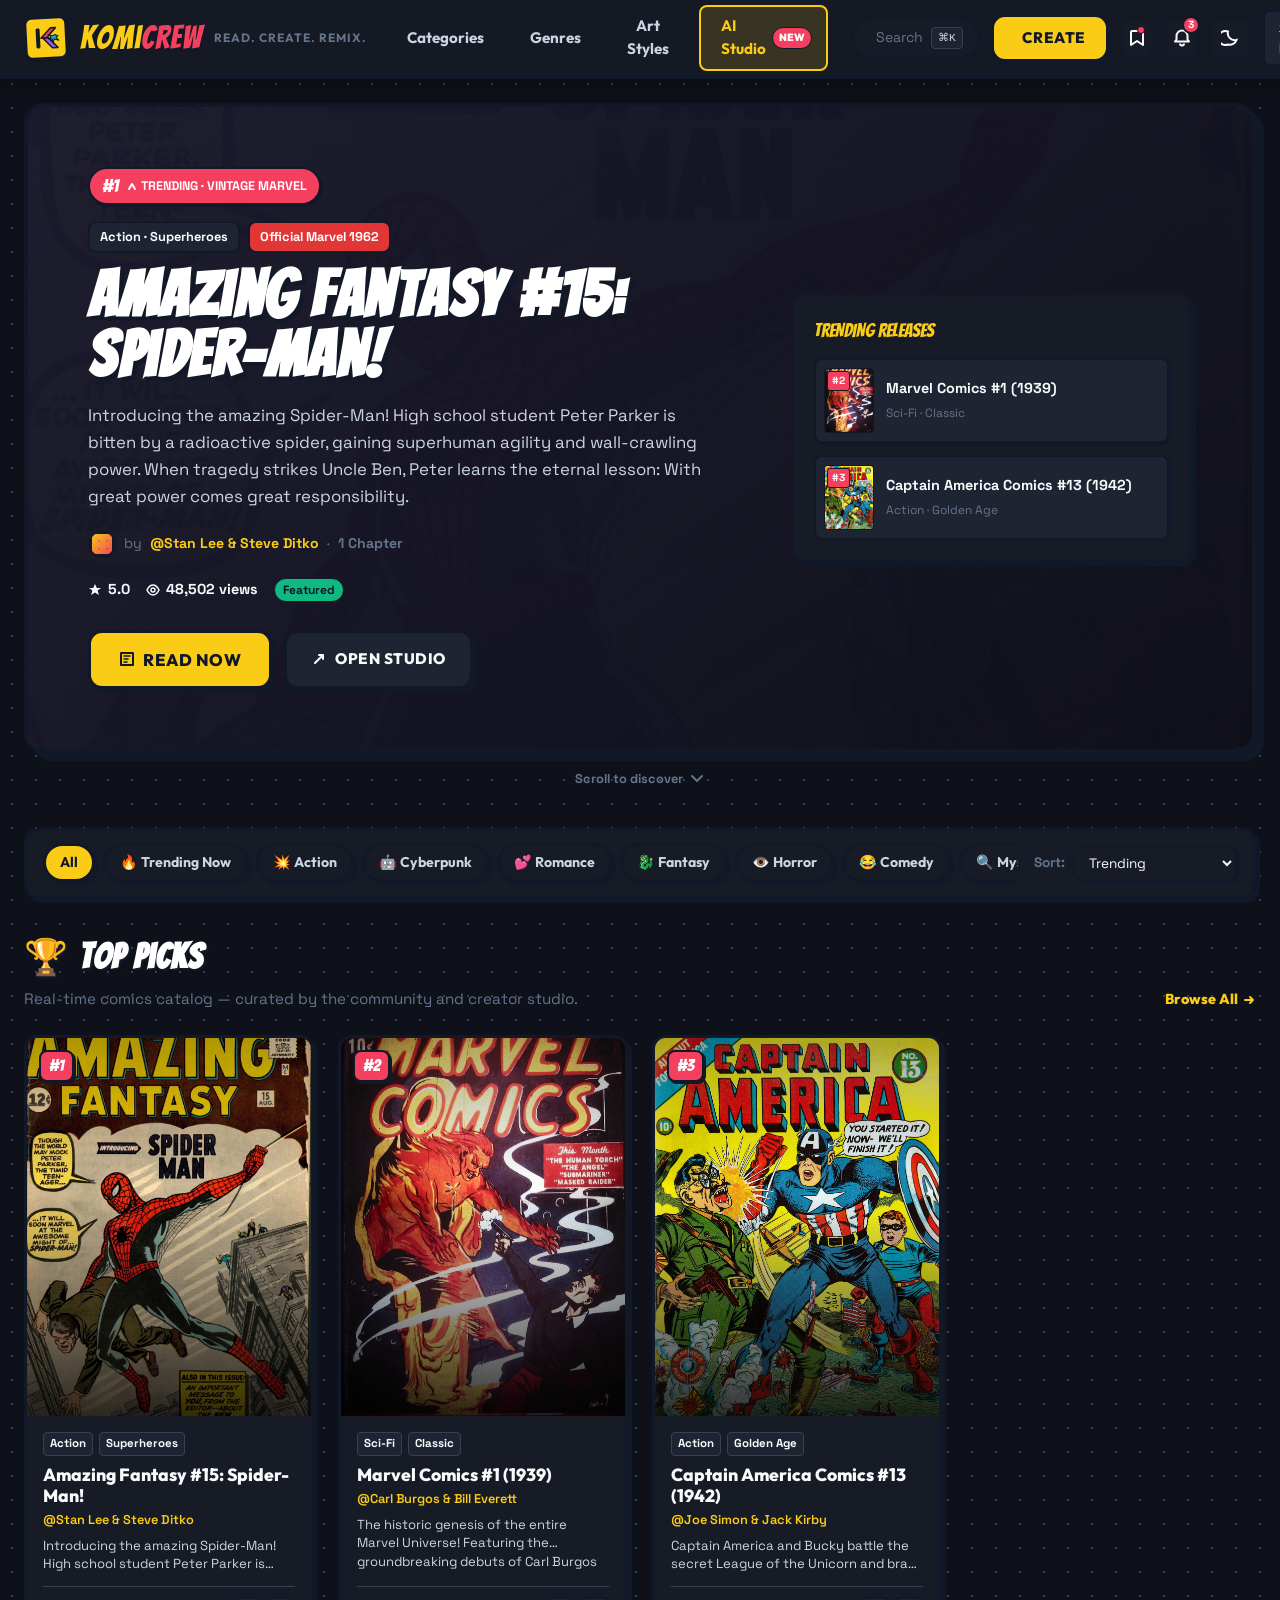
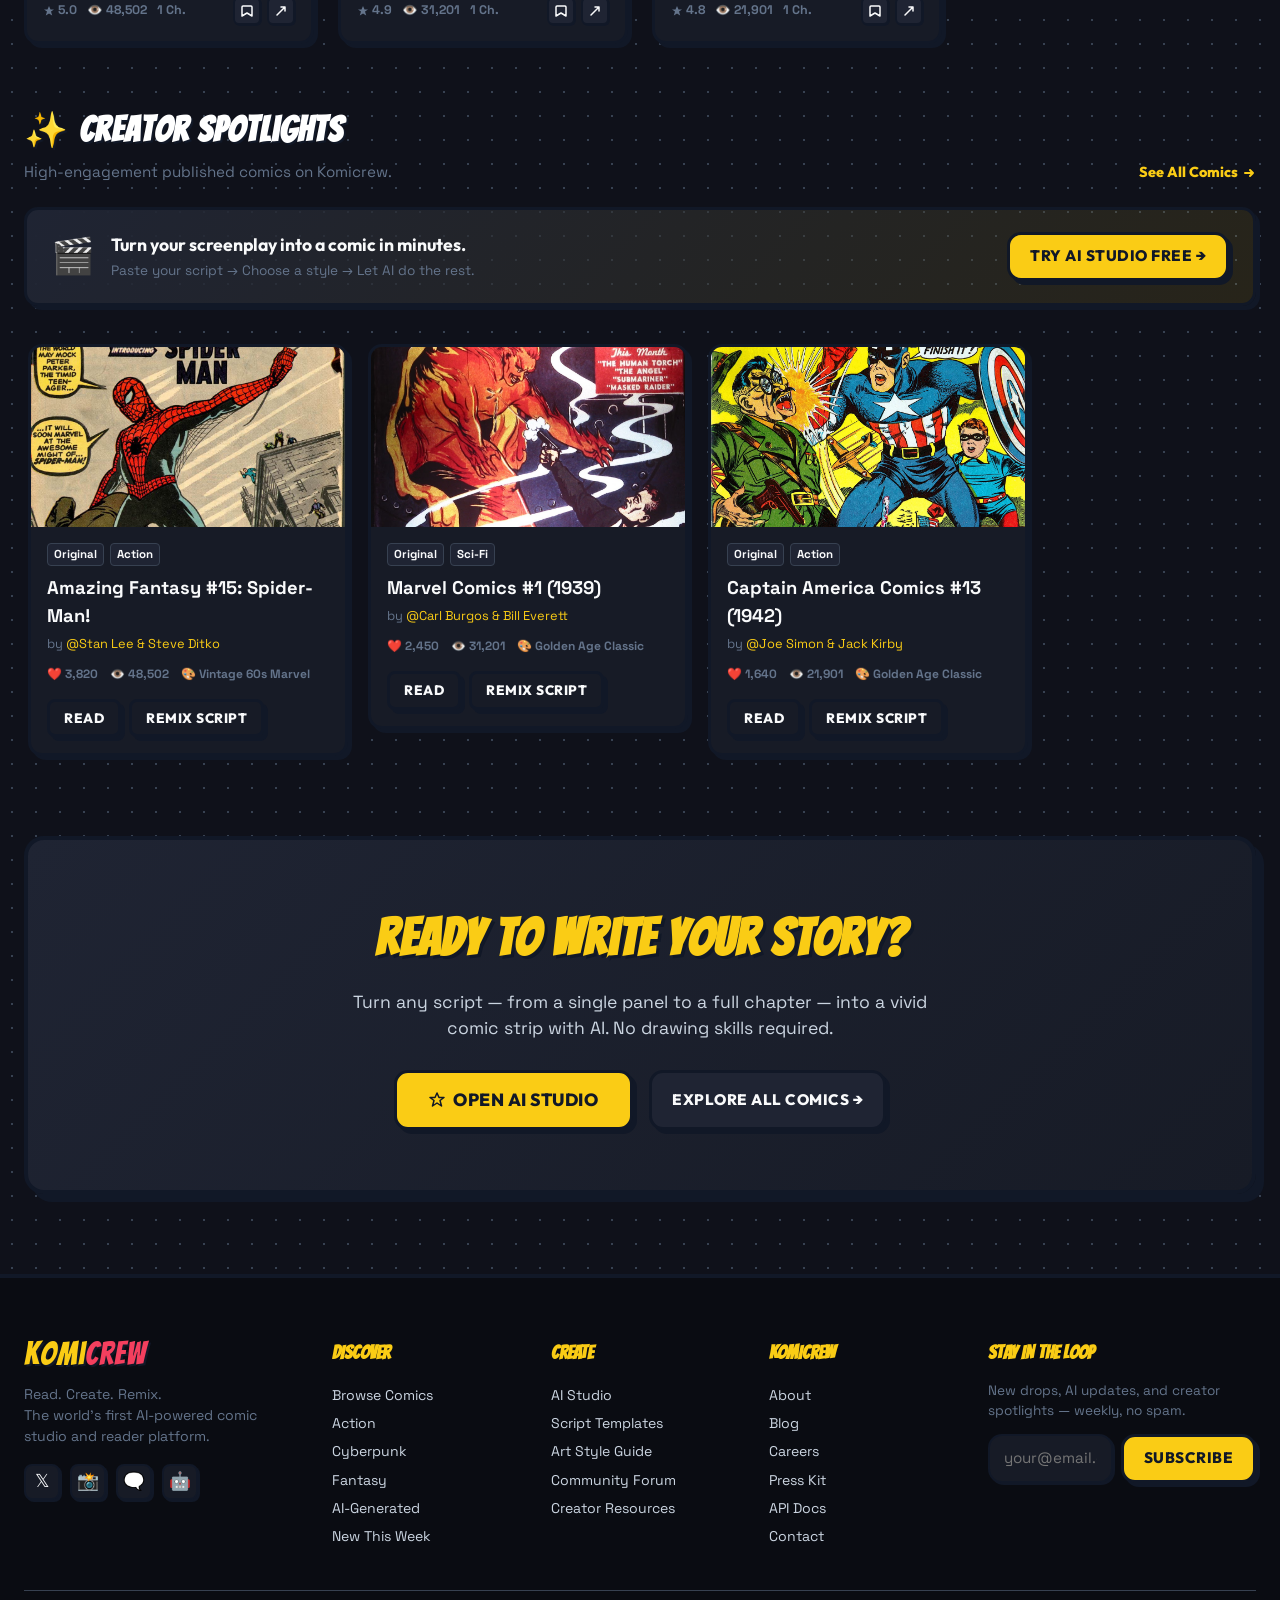
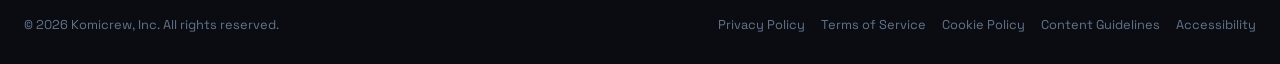
==== commit a27c5e16: "feat(mobile): Golden Ratio (phi=1.618) flagship mobile redesign and decluttering" ====
--- a/index.html
+++ b/index.html
@@ -229,12 +229,51 @@
 
     <!-- Mobile Nav Drawer -->
     <aside id="mobile-nav-drawer" class="mobile-nav-drawer" aria-label="Mobile navigation" hidden>
-      <nav aria-label="Mobile menu">
+      <div class="mobile-drawer-header">
+        <div class="mobile-drawer-brand">
+          <span class="logo-icon" aria-hidden="true">
+            <svg width="24" height="24" viewBox="0 0 28 28" fill="none">
+              <rect x="4" y="4" width="4" height="20" rx="1.5" fill="#111827"/>
+              <path d="M19 4L9 14h5.5l9.5-10h-5z" fill="#F43F5E" stroke="#111827" stroke-width="1.5" stroke-linejoin="round"/>
+              <path d="M11 14l9 10h5.5L16.5 14h-5.5z" fill="#8B5CF6" stroke="#111827" stroke-width="1.5" stroke-linejoin="round"/>
+              <polygon points="23,11 26,12.5 24,14 27,17 22,15.5 21,19 20,15 17,15 19,13 17,11 21,12" fill="#06B6D4" stroke="#111827" stroke-width="1"/>
+            </svg>
+          </span>
+          <span class="logo-wordmark"><span class="logo-komi">Komi</span><span class="logo-crew">crew</span></span>
+        </div>
+        <button class="mobile-drawer-close-btn" id="mobile-drawer-close" aria-label="Close navigation menu">✕</button>
+      </div>
+
+      <!-- Mobile Drawer Auth Actions (Guest or Logged In) -->
+      <div class="mobile-drawer-auth" id="mobile-drawer-auth">
+        <a href="login.html" class="btn btn--ghost" id="mobile-login-btn">Sign In</a>
+        <a href="signup.html" class="btn btn--primary" id="mobile-signup-btn">Join Free</a>
+      </div>
+
+      <!-- Mobile Drawer Quick Utilities -->
+      <div class="mobile-drawer-utilities">
+        <button type="button" class="mobile-drawer-util-btn" id="mobile-drawer-bookmarks" aria-label="Open Bookmarks">
+          <svg width="18" height="18" viewBox="0 0 18 18" fill="none" aria-hidden="true"><path d="M4 2h10a1 1 0 011 1v13l-6-4-6 4V3a1 1 0 011-1z" stroke="currentColor" stroke-width="2" stroke-linejoin="round"/></svg>
+          <span>Bookmarks</span>
+        </button>
+        <button type="button" class="mobile-drawer-util-btn" id="mobile-drawer-notifications" aria-label="Open Notifications">
+          <svg width="18" height="18" viewBox="0 0 18 18" fill="none" aria-hidden="true"><path d="M9 1.5a5.5 5.5 0 00-5.5 5.5v3.5L2 12.5h14l-1.5-2V7A5.5 5.5 0 009 1.5z" stroke="currentColor" stroke-width="2" stroke-linejoin="round"/><path d="M7 14.5a2 2 0 004 0" stroke="currentColor" stroke-width="2"/></svg>
+          <span>Notifications</span>
+          <span class="notification-badge" style="position:static; margin-left:auto;">3</span>
+        </button>
+        <button type="button" class="mobile-drawer-util-btn" id="mobile-drawer-theme" aria-label="Toggle Theme">
+          <svg class="theme-icon theme-icon--moon" width="18" height="18" viewBox="0 0 18 18" fill="none" aria-hidden="true"><path d="M15.5 11A7 7 0 017 2.5a7 7 0 100 13 7 7 0 008.5-4.5z" stroke="currentColor" stroke-width="2" stroke-linecap="round"/></svg>
+          <svg class="theme-icon theme-icon--sun" width="18" height="18" viewBox="0 0 18 18" fill="none" aria-hidden="true"><circle cx="9" cy="9" r="4" stroke="currentColor" stroke-width="2"/><path d="M9 1v2M9 15v2M1 9h2M15 9h2M3.2 3.2l1.4 1.4M13.4 13.4l1.4 1.4M3.2 14.8l1.4-1.4M13.4 4.6l1.4-1.4" stroke="currentColor" stroke-width="2" stroke-linecap="round"/></svg>
+          <span id="mobile-drawer-theme-label">Dark / Light Mode</span>
+        </button>
+      </div>
+
+      <nav aria-label="Mobile menu navigation">
         <ul class="mobile-nav-list" role="list">
-          <li><a href="#" class="mobile-nav-link" data-view-target="landing">&#x1F3E0; Discover</a></li>
+          <li><a href="#" class="mobile-nav-link" data-view-target="landing">🏠 Discover</a></li>
           <li>
             <details class="mobile-nav-details">
-              <summary class="mobile-nav-link">&#x2694;&#xFE0F; Categories</summary>
+              <summary class="mobile-nav-link">⚔️ Categories</summary>
               <ul class="mobile-nav-submenu" role="list">
                 <li><a href="#" data-view-target="browse" data-filter-category="shonen">Shonen</a></li>
                 <li><a href="#" data-view-target="browse" data-filter-category="seinen">Seinen</a></li>
@@ -247,7 +286,7 @@
           </li>
           <li>
             <details class="mobile-nav-details">
-              <summary class="mobile-nav-link">&#x1F3A8; Genres</summary>
+              <summary class="mobile-nav-link">🎨 Genres</summary>
               <ul class="mobile-nav-submenu" role="list">
                 <li><a href="#" data-view-target="browse" data-filter-genre="action">Action</a></li>
                 <li><a href="#" data-view-target="browse" data-filter-genre="cyberpunk">Cyberpunk</a></li>
@@ -258,9 +297,7 @@
               </ul>
             </details>
           </li>
-          <li><a href="#" class="mobile-nav-link" data-view-target="studio">&#x2728; AI Studio</a></li>
-
-          <li><a href="#" class="mobile-nav-link">&#x1F516; Bookmarks</a></li>
+          <li><a href="#" class="mobile-nav-link" data-view-target="studio">✨ AI Studio</a></li>
         </ul>
       </nav>
     </aside>
--- a/assets/css/panelpulse.css
+++ b/assets/css/panelpulse.css
@@ -5817,3 +5817,765 @@
   color: #334155;
 }
 /* END SEARCH OVERLAY FIX */
+
+/* ═══════════════════════════════════════════════════════════════
+   GOLDEN RATIO (φ = 1.618) NATIVE MOBILE DESIGN SYSTEM
+   Strictly scoped to (max-width: 480px) and mobile viewports (375px - 430px)
+   DESKTOP / WINDOWS VIEW (> 768px) REMAINS 100% UNTOUCHED AND INTACT.
+═══════════════════════════════════════════════════════════════ */
+
+@media (max-width: 768px) {
+  html, body {
+    overflow-x: hidden !important;
+    max-width: 100vw !important;
+  }
+}
+
+@media (max-width: 480px) {
+  :root {
+    /* Golden Ratio (φ = 1.618) Spatial Scale (Base 8px) */
+    --gr-base: 8px;
+    --gr-xs: 5px;       /* 8 / 1.618 ≈ 5px */
+    --gr-sm: 8px;       /* Base unit */
+    --gr-md: 13px;      /* 8 × 1.618 ≈ 13px */
+    --gr-lg: 21px;      /* 13 × 1.618 ≈ 21px */
+    --gr-xl: 34px;      /* 21 × 1.618 ≈ 34px */
+    --gr-2xl: 55px;     /* 34 × 1.618 ≈ 55px */
+
+    /* Golden Ratio Typography Scale (Base 14px) */
+    --gr-type-micro: 11px;     /* 14 / 1.272 ≈ 11px */
+    --gr-type-body: 14px;      /* 1rem base, line-height: 1.618 = 22.6px */
+    --gr-type-subtitle: 16px;  /* Subtitle / Section Lead */
+    --gr-type-heading: 23px;   /* 14 × 1.618 ≈ 23px */
+    --gr-type-hero: 36px;      /* 22.6 × 1.618 ≈ 36px, line-height: 1.15 */
+
+    /* Golden Ratio Layout Splits */
+    --gr-minor: 38.2%;
+    --gr-major: 61.8%;
+
+    /* Component Palettes */
+    --gr-gold: #ffd60a;
+    --gr-dark: #0f1117;
+    --gr-card: #131620;
+  }
+
+  /* Safe Area Inset Support for Modern Mobile Browsers */
+  body {
+    padding-bottom: calc(80px + env(safe-area-inset-bottom, 20px)) !important;
+    overflow-x: hidden !important;
+    width: 100% !important;
+    max-width: 100vw !important;
+  }
+
+  #main-content {
+    overflow-x: hidden !important;
+    width: 100% !important;
+    max-width: 100vw !important;
+  }
+
+  /* ─────────────────────────────────────────────────────────────
+     A. TOP NAVIGATION BAR (Declutter & Prioritize — Exactly 4 Items)
+  ───────────────────────────────────────────────────────────── */
+  #global-header {
+    height: 60px !important;
+    min-height: 60px !important;
+    max-height: 60px !important;
+    width: 100% !important;
+    max-width: 100vw !important;
+    background: #0f1117 !important;
+    border-bottom: 1px solid rgba(255, 255, 255, 0.08) !important;
+    position: sticky !important;
+    top: 0 !important;
+    z-index: 1000 !important;
+    box-sizing: border-box !important;
+  }
+
+  .nav-wrapper {
+    height: 60px !important;
+    width: 100% !important;
+    max-width: 100vw !important;
+    padding: 0 !important;
+    box-sizing: border-box !important;
+  }
+
+  #primary-nav {
+    height: 100% !important;
+    width: 100% !important;
+  }
+
+  .nav-inner {
+    height: 60px !important;
+    padding: var(--gr-md) var(--gr-lg) !important; /* 13px vertical, 21px horizontal */
+    display: flex !important;
+    align-items: center !important;
+    justify-content: space-between !important;
+    width: 100% !important;
+    max-width: 100% !important;
+    box-sizing: border-box !important;
+    gap: var(--gr-sm) !important;
+  }
+
+  /* 1. Left: Brand Logo (28px icon + crisp wordmark, no tagline) */
+  .brand-logo {
+    display: flex !important;
+    align-items: center !important;
+    gap: 8px !important;
+    flex-shrink: 0 !important;
+    text-decoration: none !important;
+  }
+  .logo-icon svg {
+    width: 28px !important;
+    height: 28px !important;
+  }
+  .logo-wordmark {
+    font-size: 1.35rem !important;
+    font-weight: 900 !important;
+    letter-spacing: -0.5px !important;
+  }
+  .logo-tagline {
+    display: none !important;
+  }
+
+  .primary-nav-links {
+    display: none !important;
+  }
+
+  /* 2. Right: Search (40x40), CREATE CTA (36px pill), Hamburger (40x40) */
+  .nav-quick-actions {
+    display: flex !important;
+    align-items: center !important;
+    gap: var(--gr-sm) !important; /* 8px */
+    flex-shrink: 0 !important;
+  }
+
+  .nav-search-bar {
+    margin: 0 !important;
+  }
+  .nav-search-trigger {
+    width: 40px !important;
+    height: 40px !important;
+    min-width: 40px !important;
+    max-width: 40px !important;
+    padding: 0 !important;
+    display: flex !important;
+    align-items: center !important;
+    justify-content: center !important;
+    border-radius: var(--gr-md) !important; /* 13px */
+    background: rgba(255, 255, 255, 0.08) !important;
+    border: 1px solid rgba(255, 255, 255, 0.12) !important;
+    color: #ffffff !important;
+    cursor: pointer !important;
+    transition: transform 0.1s ease !important;
+  }
+  .nav-search-trigger:active {
+    transform: scale(0.97) !important;
+  }
+  .search-trigger-label,
+  .search-kbd {
+    display: none !important;
+  }
+
+  #nav-create-btn {
+    display: inline-flex !important;
+    align-items: center !important;
+    justify-content: center !important;
+    gap: 6px !important;
+    height: 36px !important;
+    min-height: 36px !important;
+    padding: 0 var(--gr-md) !important; /* 13px padding */
+    font-size: 12px !important;
+    font-weight: 800 !important;
+    text-transform: uppercase !important;
+    letter-spacing: 0.5px !important;
+    white-space: nowrap !important;
+    border-radius: 9999px !important;
+    background: var(--gr-gold) !important;
+    color: var(--gr-dark) !important;
+    border: none !important;
+    box-shadow: 0 2px 10px rgba(255, 214, 10, 0.35) !important;
+    text-decoration: none !important;
+    transition: transform 0.1s ease !important;
+  }
+  #nav-create-btn:active {
+    transform: scale(0.97) !important;
+  }
+  #nav-create-btn svg {
+    width: 12px !important;
+    height: 12px !important;
+  }
+
+  #mobile-menu-trigger {
+    display: flex !important;
+    flex-direction: column !important;
+    justify-content: center !important;
+    align-items: center !important;
+    gap: 4px !important;
+    width: 40px !important;
+    height: 40px !important;
+    min-width: 40px !important;
+    max-width: 40px !important;
+    padding: 0 !important;
+    border-radius: var(--gr-md) !important; /* 13px */
+    background: rgba(255, 255, 255, 0.08) !important;
+    border: 1px solid rgba(255, 255, 255, 0.12) !important;
+    color: #ffffff !important;
+    cursor: pointer !important;
+    transition: transform 0.1s ease !important;
+  }
+  #mobile-menu-trigger:active {
+    transform: scale(0.97) !important;
+  }
+  .hamburger-bar {
+    width: 18px !important;
+    height: 2px !important;
+    background: #ffffff !important;
+    border-radius: 2px !important;
+  }
+
+  /* Hide overcrowded items from top bar on mobile */
+  #bookmarks-trigger,
+  #notifications-trigger,
+  #theme-toggle,
+  #nav-auth-guest,
+  #nav-auth-user {
+    display: none !important;
+  }
+
+  /* ─────────────────────────────────────────────────────────────
+     B. MOBILE NAV DRAWER (Full-screen Sheet with Auth & Utilities)
+  ───────────────────────────────────────────────────────────── */
+  .mobile-nav-drawer {
+    position: fixed !important;
+    inset: 0 !important;
+    width: 100vw !important;
+    height: 100vh !important;
+    background: #0f1117 !important;
+    z-index: 99999 !important;
+    padding: var(--gr-lg) var(--gr-lg) calc(40px + env(safe-area-inset-bottom, 20px)) !important;
+    display: flex !important;
+    flex-direction: column !important;
+    gap: var(--gr-lg) !important; /* 21px */
+    overflow-y: auto !important;
+    -webkit-overflow-scrolling: touch !important;
+    box-sizing: border-box !important;
+  }
+  .mobile-nav-drawer[hidden] {
+    display: none !important;
+  }
+  .mobile-drawer-header {
+    display: flex !important;
+    align-items: center !important;
+    justify-content: space-between !important;
+    padding-bottom: var(--gr-md) !important;
+    border-bottom: 1px solid rgba(255, 255, 255, 0.08) !important;
+  }
+  .mobile-drawer-brand {
+    display: flex !important;
+    align-items: center !important;
+    gap: 8px !important;
+  }
+  .mobile-drawer-close-btn {
+    width: 38px !important;
+    height: 38px !important;
+    border-radius: 50% !important;
+    background: rgba(255, 255, 255, 0.08) !important;
+    border: 1px solid rgba(255, 255, 255, 0.12) !important;
+    color: #ffffff !important;
+    font-size: 16px !important;
+    display: flex !important;
+    align-items: center !important;
+    justify-content: center !important;
+    cursor: pointer !important;
+    transition: transform 0.1s ease !important;
+  }
+  .mobile-drawer-close-btn:active {
+    transform: scale(0.95) !important;
+  }
+  .mobile-drawer-auth {
+    display: flex !important;
+    gap: var(--gr-md) !important; /* 13px */
+  }
+  .mobile-drawer-auth .btn {
+    flex: 1 !important;
+    min-height: 48px !important;
+    font-size: 14px !important;
+    font-weight: 800 !important;
+    border-radius: var(--gr-md) !important; /* 13px */
+    display: flex !important;
+    align-items: center !important;
+    justify-content: center !important;
+    text-transform: uppercase !important;
+    text-decoration: none !important;
+    transition: transform 0.1s ease !important;
+  }
+  .mobile-drawer-auth .btn:active {
+    transform: scale(0.97) !important;
+  }
+  .mobile-drawer-utilities {
+    display: flex !important;
+    flex-direction: column !important;
+    gap: var(--gr-sm) !important; /* 8px */
+  }
+  .mobile-drawer-util-btn {
+    width: 100% !important;
+    min-height: 48px !important;
+    padding: 0 var(--gr-md) !important;
+    border-radius: var(--gr-md) !important; /* 13px */
+    background: rgba(255, 255, 255, 0.06) !important;
+    border: 1px solid rgba(255, 255, 255, 0.08) !important;
+    color: #ffffff !important;
+    font-size: 14px !important;
+    font-weight: 700 !important;
+    display: flex !important;
+    align-items: center !important;
+    gap: 12px !important;
+    cursor: pointer !important;
+    transition: transform 0.1s ease !important;
+  }
+  .mobile-drawer-util-btn:active {
+    transform: scale(0.98) !important;
+  }
+
+  /* ─────────────────────────────────────────────────────────────
+     C. FEATURED HERO CARD (Full-Bleed, Golden Ratio 1:1.618, Left-Aligned)
+  ───────────────────────────────────────────────────────────── */
+  .hero-section {
+    width: 100% !important;
+    max-width: 100% !important;
+    padding: 0 var(--gr-lg) !important; /* 21px outer horizontal padding */
+    margin: var(--gr-lg) auto var(--gr-xl) !important; /* 21px top, 34px bottom */
+    box-sizing: border-box !important;
+    text-align: left !important;
+  }
+
+  #hero-dynamic-container {
+    width: 100% !important;
+    max-width: 100% !important;
+  }
+
+  .hero-comic-feature {
+    width: 100% !important;
+    max-width: 100% !important;
+    min-height: 520px !important;
+    border-radius: var(--gr-lg) !important; /* 21px border radius */
+    border: 1.5px solid rgba(255, 214, 10, 0.25) !important;
+    box-shadow: 0 16px 36px rgba(0, 0, 0, 0.55) !important;
+    padding: 0 !important;
+    position: relative !important;
+    overflow: hidden !important;
+    display: flex !important;
+    flex-direction: column !important;
+    justify-content: flex-end !important;
+    background: var(--gr-card) !important;
+    box-sizing: border-box !important;
+  }
+
+  .hero-backdrop {
+    position: absolute !important;
+    inset: 0 !important;
+    width: 100% !important;
+    height: 100% !important;
+    z-index: 0 !important;
+  }
+  .hero-backdrop img {
+    width: 100% !important;
+    height: 52% !important;
+    object-fit: cover !important;
+    object-position: top center !important;
+    opacity: 0.65 !important;
+    display: block !important;
+  }
+  .hero-backdrop-overlay {
+    position: absolute !important;
+    inset: 0 !important;
+    /* Golden Ratio Gradient: Top 38.2% minor split blends down, bottom 61.8% solid card background */
+    background: linear-gradient(
+      180deg,
+      rgba(19, 22, 32, 0.10) 0%,
+      rgba(19, 22, 32, 0.75) 38.2%,
+      #131620 61.8%,
+      #131620 100%
+    ) !important;
+  }
+
+  .hero-content {
+    position: relative !important;
+    z-index: 2 !important;
+    width: 100% !important;
+    max-width: 100% !important;
+    padding: var(--gr-lg) !important; /* 21px internal padding */
+    text-align: left !important;
+    display: flex !important;
+    flex-direction: column !important;
+    align-items: flex-start !important;
+    box-sizing: border-box !important;
+  }
+
+  /* Top Badge Row */
+  .hero-rank-group {
+    display: inline-flex !important;
+    align-items: center !important;
+    gap: 6px !important;
+    background: #ff3b30 !important;
+    color: #ffffff !important;
+    font-size: var(--gr-type-micro) !important; /* 11px */
+    font-weight: 800 !important;
+    text-transform: uppercase !important;
+    letter-spacing: 0.5px !important;
+    padding: 6px 12px !important;
+    border-radius: 9999px !important;
+    margin-bottom: var(--gr-md) !important; /* 13px */
+    border: none !important;
+    box-shadow: 0 2px 8px rgba(255, 59, 48, 0.35) !important;
+  }
+  .hero-rank-label {
+    font-size: 11px !important;
+    font-weight: 900 !important;
+    color: #ffffff !important;
+  }
+  .hero-trend-tag {
+    font-size: 11px !important;
+    font-weight: 700 !important;
+    color: #ffffff !important;
+  }
+
+  /* Hero Comic Title */
+  .hero-title {
+    font-family: var(--font-display) !important;
+    font-size: var(--gr-type-hero) !important; /* 36px */
+    line-height: 1.15 !important;
+    letter-spacing: 0.5px !important;
+    color: #ffffff !important;
+    text-align: left !important;
+    margin: 0 0 var(--gr-md) 0 !important; /* 13px */
+    text-shadow: 2px 2px 4px rgba(0, 0, 0, 0.8) !important;
+  }
+
+  /* Metadata Row */
+  .hero-identity {
+    display: flex !important;
+    flex-wrap: wrap !important;
+    gap: var(--gr-sm) !important; /* 8px */
+    margin-bottom: var(--gr-md) !important; /* 13px */
+    align-items: center !important;
+    justify-content: flex-start !important;
+  }
+  .hero-genre-tag {
+    background: rgba(255, 255, 255, 0.10) !important;
+    color: #cbd5e1 !important;
+    font-size: var(--gr-type-micro) !important; /* 11px */
+    font-weight: 700 !important;
+    padding: 4px 10px !important;
+    border-radius: 6px !important;
+    border: 1px solid rgba(255, 255, 255, 0.12) !important;
+  }
+  .hero-ai-badge {
+    background: #e23636 !important;
+    color: #ffffff !important;
+    font-size: var(--gr-type-micro) !important; /* 11px */
+    font-weight: 800 !important;
+    padding: 4px 10px !important;
+    border-radius: 6px !important;
+    border: none !important;
+  }
+
+  /* Clamped Synopsis: 3 Lines Max at 14px with 1.618 line-height */
+  .hero-synopsis {
+    font-size: var(--gr-type-body) !important; /* 14px */
+    line-height: 1.618 !important; /* 22.6px */
+    color: #94a3b8 !important;
+    text-align: left !important;
+    margin: 0 0 var(--gr-md) 0 !important; /* 13px */
+    display: -webkit-box !important;
+    -webkit-line-clamp: 3 !important;
+    -webkit-box-orient: vertical !important;
+    overflow: hidden !important;
+    text-overflow: ellipsis !important;
+  }
+
+  /* Author Credit */
+  .hero-creator-credit {
+    display: flex !important;
+    align-items: center !important;
+    gap: var(--gr-sm) !important; /* 8px */
+    font-size: 12px !important;
+    color: #64748b !important;
+    margin: 0 0 var(--gr-sm) 0 !important; /* 8px */
+  }
+  .hero-creator-name {
+    color: var(--gr-gold) !important;
+    font-weight: 700 !important;
+  }
+  .hero-chapter-info {
+    color: #94a3b8 !important;
+  }
+
+  /* Stats Row */
+  .hero-stats {
+    display: flex !important;
+    align-items: center !important;
+    gap: var(--gr-md) !important; /* 13px */
+    margin-bottom: var(--gr-lg) !important; /* 21px */
+    font-size: 12px !important;
+    color: #cbd5e1 !important;
+    justify-content: flex-start !important;
+  }
+  .hero-stat {
+    display: flex !important;
+    align-items: center !important;
+    gap: 4px !important;
+  }
+  .hero-status-pill {
+    background: rgba(16, 185, 129, 0.15) !important;
+    color: #10b981 !important;
+    border: 1px solid rgba(16, 185, 129, 0.3) !important;
+    font-size: 10px !important;
+    font-weight: 800 !important;
+    padding: 2px 8px !important;
+    border-radius: 9999px !important;
+    text-transform: uppercase !important;
+  }
+
+  /* Hero CTA Stack: 50px Height Thumb-Friendly */
+  .hero-ctas {
+    display: flex !important;
+    flex-direction: column !important;
+    width: 100% !important;
+    gap: var(--gr-md) !important; /* 13px gap */
+    margin-top: 4px !important;
+  }
+  .hero-ctas .btn {
+    width: 100% !important;
+    min-height: 50px !important;
+    height: 50px !important;
+    border-radius: var(--gr-md) !important; /* 13px radius */
+    font-size: 15px !important;
+    font-weight: 800 !important;
+    display: flex !important;
+    align-items: center !important;
+    justify-content: center !important;
+    gap: 8px !important;
+    text-transform: uppercase !important;
+    letter-spacing: 0.5px !important;
+    box-sizing: border-box !important;
+    transition: transform 0.1s ease, filter 0.15s ease !important;
+    text-decoration: none !important;
+  }
+  .hero-ctas .btn:active {
+    transform: scale(0.97) !important;
+  }
+  .btn--hero-primary {
+    background: var(--gr-gold) !important;
+    color: var(--gr-dark) !important;
+    border: none !important;
+    box-shadow: 0 4px 14px rgba(255, 214, 10, 0.35) !important;
+  }
+  .btn--hero-secondary {
+    background: rgba(255, 255, 255, 0.08) !important;
+    color: #ffffff !important;
+    border: 1px solid rgba(255, 255, 255, 0.16) !important;
+    backdrop-filter: blur(8px) !important;
+    -webkit-backdrop-filter: blur(8px) !important;
+  }
+
+  .hero-secondary-picks {
+    display: none !important;
+  }
+
+  /* ─────────────────────────────────────────────────────────────
+     D. FILTER & SORT BAR (Clean, Non-Clipping, Full-Width)
+  ───────────────────────────────────────────────────────────── */
+  .discovery-filter-bar {
+    width: 100% !important;
+    max-width: 100% !important;
+    padding: 0 var(--gr-lg) !important; /* 21px */
+    margin: var(--gr-xl) auto !important; /* 34px vertical gap */
+    box-sizing: border-box !important;
+  }
+  .filter-bar-inner {
+    width: 100% !important;
+    background: var(--gr-card) !important;
+    border: 1px solid rgba(255, 255, 255, 0.08) !important;
+    border-radius: var(--gr-md) !important; /* 13px */
+    padding: var(--gr-md) !important; /* 13px */
+    display: flex !important;
+    align-items: center !important;
+    justify-content: space-between !important;
+    gap: var(--gr-md) !important; /* 13px */
+    box-sizing: border-box !important;
+  }
+  .filter-tabs-scroll-wrapper {
+    display: flex !important;
+    align-items: center !important;
+    gap: 8px !important;
+    overflow-x: auto !important;
+    scrollbar-width: none !important;
+    -webkit-overflow-scrolling: touch !important;
+    flex: 1 !important;
+    min-width: 0 !important;
+  }
+  .filter-tabs-scroll-wrapper::-webkit-scrollbar {
+    display: none !important;
+  }
+  .filter-tab {
+    flex-shrink: 0 !important;
+    height: 34px !important;
+    padding: 6px 16px !important;
+    font-size: 13px !important;
+    font-weight: 700 !important;
+    border-radius: 9999px !important;
+    white-space: nowrap !important;
+    border: none !important;
+    background: rgba(255, 255, 255, 0.06) !important;
+    color: #94a3b8 !important;
+    transition: transform 0.1s ease !important;
+  }
+  .filter-tab:active {
+    transform: scale(0.97) !important;
+  }
+  .filter-tab--active {
+    background: var(--gr-gold) !important;
+    color: var(--gr-dark) !important;
+    font-weight: 800 !important;
+  }
+
+  .filter-bar-sort {
+    display: flex !important;
+    align-items: center !important;
+    gap: 6px !important;
+    flex-shrink: 0 !important;
+  }
+  .filter-sort-label {
+    display: none !important;
+  }
+  #sort-select {
+    height: 40px !important;
+    padding: 6px 12px !important;
+    font-size: 13px !important;
+    font-weight: 700 !important;
+    background: rgba(255, 255, 255, 0.08) !important;
+    color: #ffffff !important;
+    border: 1px solid rgba(255, 255, 255, 0.14) !important;
+    border-radius: 10px !important;
+    white-space: nowrap !important;
+    cursor: pointer !important;
+  }
+
+  /* ─────────────────────────────────────────────────────────────
+     E. "TOP PICKS" CATALOG GRID (Golden Proportions & Safe-Area)
+  ───────────────────────────────────────────────────────────── */
+  .top-picks-section {
+    width: 100% !important;
+    max-width: 100% !important;
+    padding: 0 var(--gr-lg) calc(80px + env(safe-area-inset-bottom, 20px)) !important; /* 21px sides, 80px + safe area bottom */
+    margin-bottom: var(--gr-xl) !important; /* 34px */
+    box-sizing: border-box !important;
+  }
+  .landing-section-header {
+    display: flex !important;
+    align-items: baseline !important;
+    justify-content: space-between !important;
+    margin-bottom: var(--gr-lg) !important; /* 21px */
+    width: 100% !important;
+  }
+  .landing-section-title {
+    font-size: var(--gr-type-heading) !important; /* 23px */
+    font-weight: 900 !important;
+    line-height: 1.2 !important;
+    margin: 0 !important;
+    display: flex !important;
+    align-items: center !important;
+    gap: 8px !important;
+    color: #ffffff !important;
+  }
+  .landing-section-subtitle {
+    display: none !important;
+  }
+  .section-see-all-link {
+    font-size: var(--gr-type-body) !important; /* 14px */
+    color: var(--gr-gold) !important;
+    font-weight: 700 !important;
+    white-space: nowrap !important;
+    text-decoration: none !important;
+    display: flex !important;
+    align-items: center !important;
+    gap: 4px !important;
+  }
+
+  .comic-grid {
+    display: grid !important;
+    grid-template-columns: repeat(2, 1fr) !important;
+    column-gap: var(--gr-md) !important; /* 13px */
+    row-gap: var(--gr-lg) !important; /* 21px */
+    padding: 0 !important;
+    margin: 0 !important;
+    width: 100% !important;
+    box-sizing: border-box !important;
+  }
+  .comic-card-wrapper {
+    width: 100% !important;
+    margin: 0 !important;
+    padding: 0 !important;
+  }
+  .comic-card {
+    border-radius: var(--gr-md) !important; /* 13px */
+    overflow: hidden !important;
+    background: var(--gr-card) !important;
+    border: 1px solid rgba(255, 255, 255, 0.08) !important;
+    display: flex !important;
+    flex-direction: column !important;
+    width: 100% !important;
+    transition: transform 0.15s ease !important;
+  }
+  .comic-card:active {
+    transform: scale(0.98) !important;
+  }
+  .comic-card-cover {
+    aspect-ratio: 1 / 1.5 !important;
+    width: 100% !important;
+    position: relative !important;
+    border-radius: var(--gr-md) var(--gr-md) 0 0 !important;
+    overflow: hidden !important;
+  }
+  .comic-card-cover img {
+    width: 100% !important;
+    height: 100% !important;
+    object-fit: cover !important;
+    display: block !important;
+  }
+  .card-rank-badge {
+    position: absolute !important;
+    top: var(--gr-sm) !important; /* 8px */
+    left: var(--gr-sm) !important; /* 8px */
+    width: 28px !important;
+    height: 28px !important;
+    border-radius: 6px !important;
+    display: flex !important;
+    align-items: center !important;
+    justify-content: center !important;
+    font-size: 12px !important;
+    font-weight: 900 !important;
+    background: #ff3b30 !important;
+    color: #ffffff !important;
+    z-index: 2 !important;
+  }
+  .comic-card-body {
+    padding: var(--gr-md) !important; /* 13px */
+    display: flex !important;
+    flex-direction: column !important;
+    gap: 4px !important;
+  }
+  .comic-card-title {
+    font-size: 14px !important;
+    line-height: 1.3 !important;
+    font-weight: 800 !important;
+    margin: 4px 0 !important;
+    display: -webkit-box !important;
+    -webkit-line-clamp: 2 !important;
+    -webkit-box-orient: vertical !important;
+    overflow: hidden !important;
+  }
+}
+/* ═══════════════════════════════════════════════════════════════
+   END GOLDEN RATIO MOBILE REDESIGN
+═══════════════════════════════════════════════════════════════ */
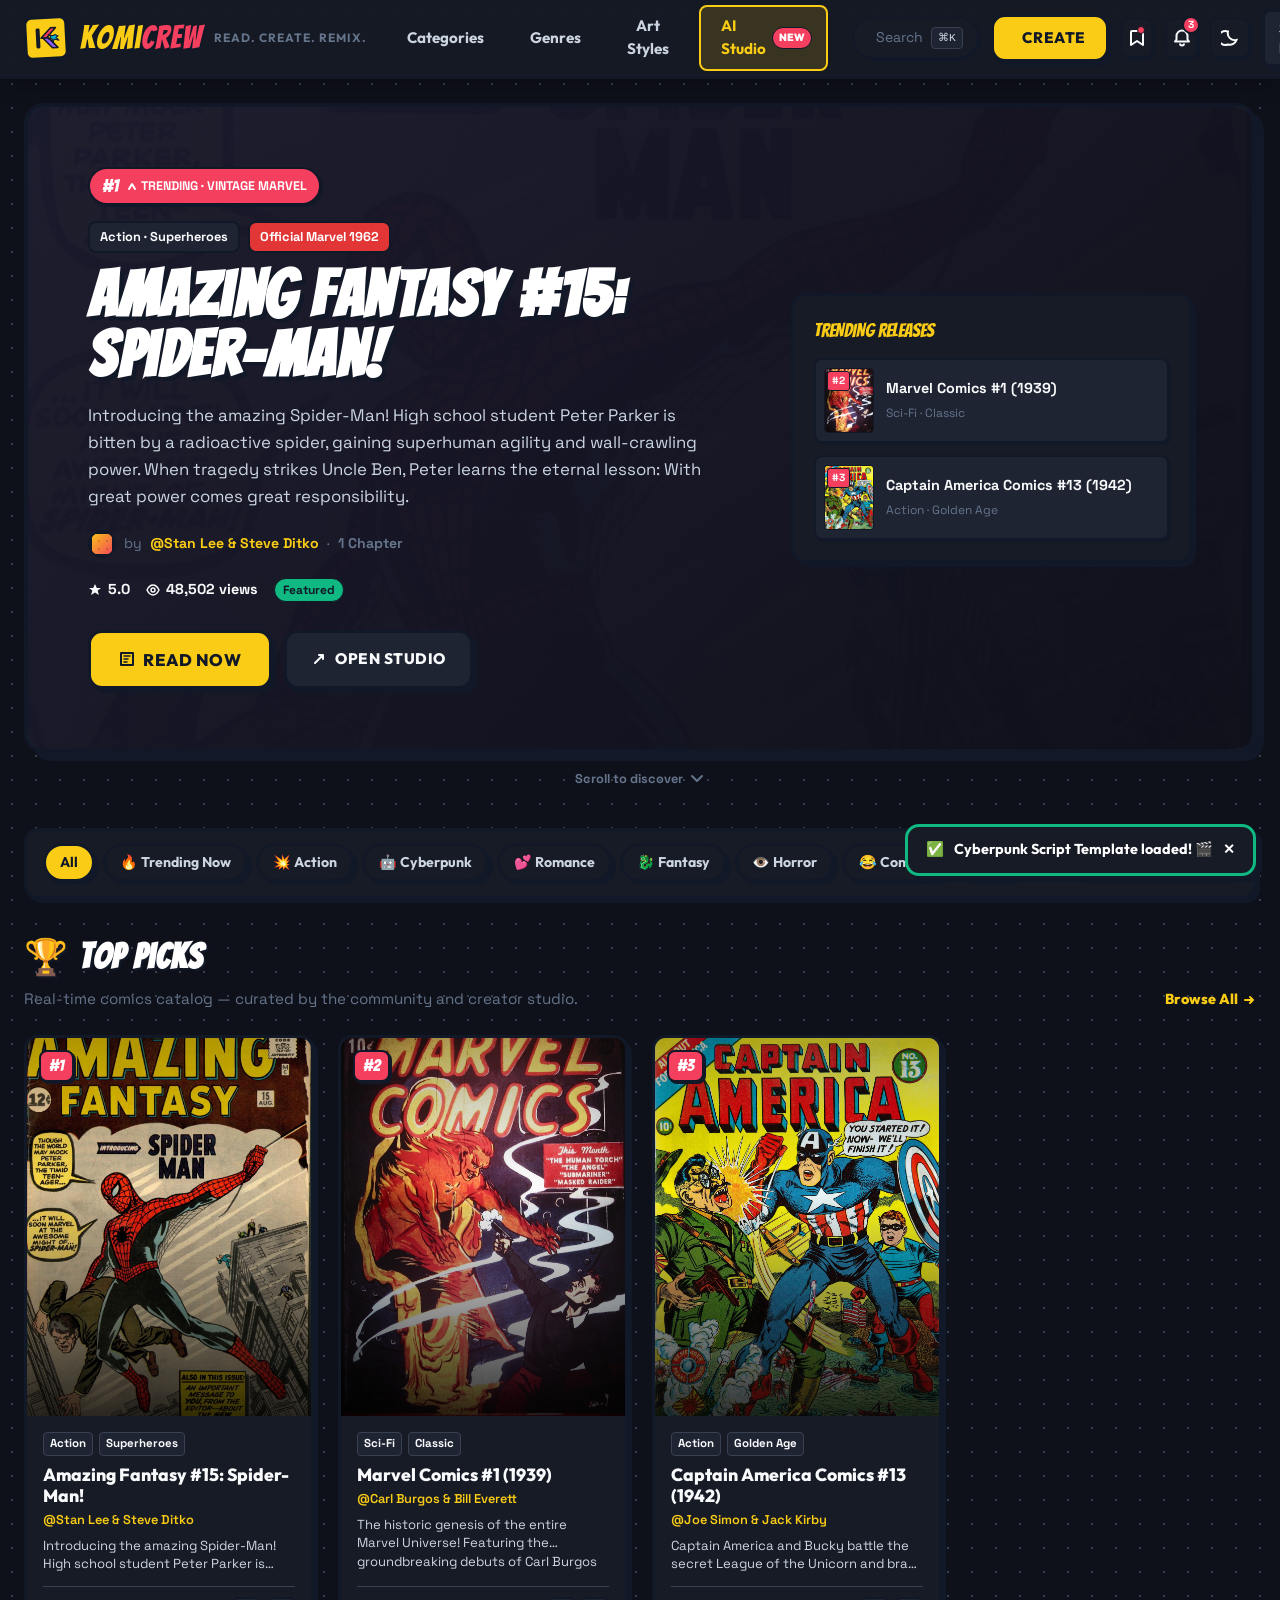
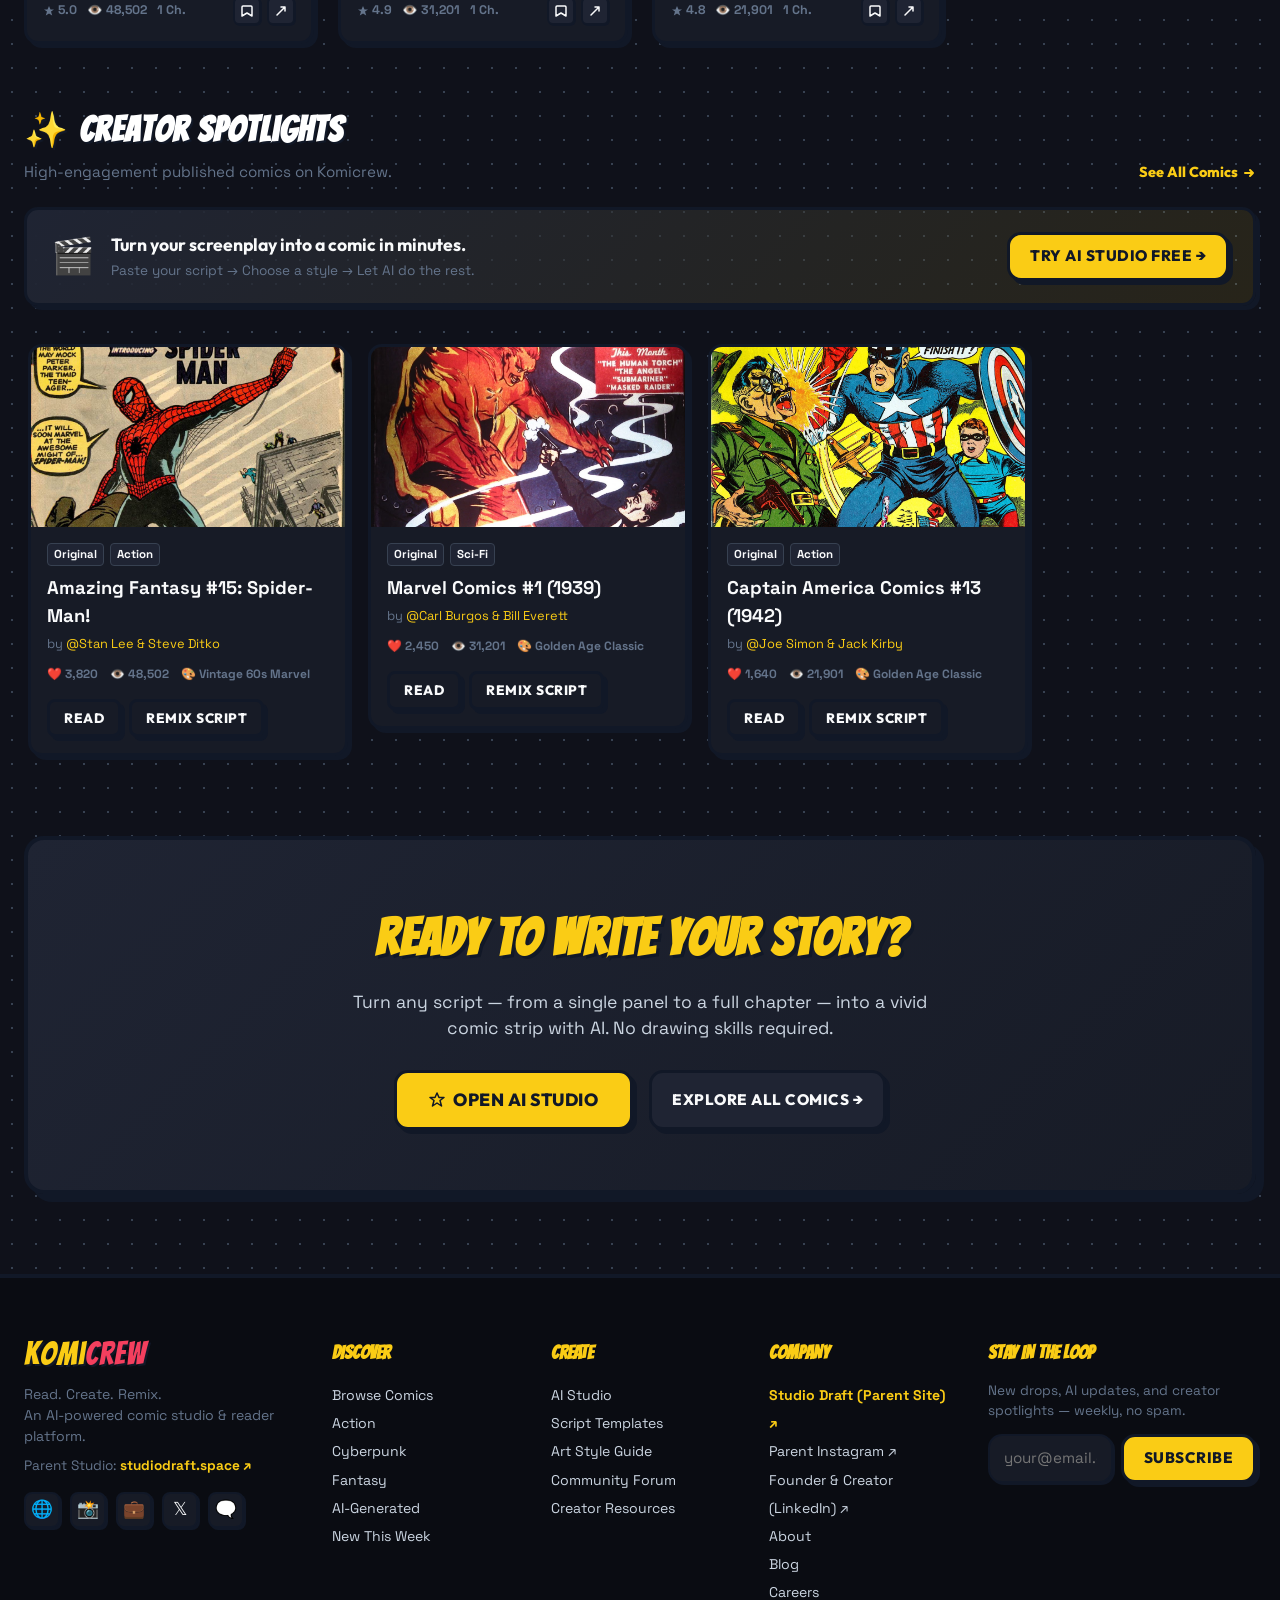
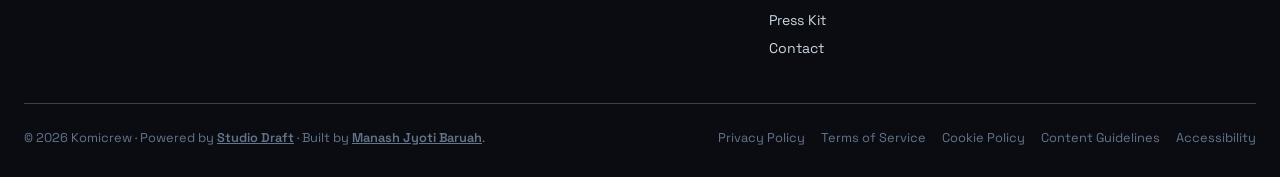
==== commit ac03476a: "feat: link parent site studiodraft.space, parent ig, creator linkedin, and expand golden ratio mobil" ====
--- a/index.html
+++ b/index.html
@@ -33,7 +33,7 @@
   <link rel="dns-prefetch" href="https://api.komicrew.app" />
 
   <link rel="stylesheet" href="https://fonts.googleapis.com/css2?family=Bangers&family=Outfit:wght@300;400;500;600;700;800;900&family=Space+Grotesk:wght@400;500;600;700&display=swap" />
-  <link rel="stylesheet" href="assets/css/panelpulse.css" />
+  <link rel="stylesheet" href="assets/css/panelpulse.css?v=2.4.0" />
 </head>
 
 <body>
@@ -300,6 +300,20 @@
           <li><a href="#" class="mobile-nav-link" data-view-target="studio">✨ AI Studio</a></li>
         </ul>
       </nav>
+
+      <!-- Mobile Drawer Studio Ecosystem Links -->
+      <div class="mobile-drawer-ecosystem" style="margin-top:auto; padding-top:18px; border-top:1px solid rgba(255,255,255,0.08); display:flex; flex-direction:column; gap:10px;">
+        <span style="font-size:11px; text-transform:uppercase; letter-spacing:0.8px; color:rgba(255,255,255,0.45); font-weight:700;">Studio Draft Ecosystem</span>
+        <a href="https://studiodraft.space" target="_blank" rel="noopener noreferrer" style="display:flex; align-items:center; gap:8px; color:var(--pop-yellow, #ffd60a); font-size:13px; font-weight:700; text-decoration:none;">
+          <span aria-hidden="true">🌐</span> Studio Draft (Parent Site) ↗
+        </a>
+        <a href="https://instagram.com/studiodraft.space" target="_blank" rel="noopener noreferrer" style="display:flex; align-items:center; gap:8px; color:#ffffff; font-size:13px; font-weight:500; text-decoration:none;">
+          <span aria-hidden="true">📸</span> @studiodraft.space (Parent IG) ↗
+        </a>
+        <a href="https://www.linkedin.com/in/manash-jyotibaruah-931608394/" target="_blank" rel="noopener noreferrer" style="display:flex; align-items:center; gap:8px; color:rgba(255,255,255,0.8); font-size:13px; font-weight:500; text-decoration:none;">
+          <span aria-hidden="true">💼</span> Manash Jyoti Baruah (LinkedIn) ↗
+        </a>
+      </div>
     </aside>
 
   </div>
@@ -1599,12 +1613,13 @@
       <a href="#" class="footer-brand-logo" aria-label="Komicrew Home" data-view-target="landing">
         <span class="logo-wordmark"><span class="logo-komi">Komi</span><span class="logo-crew">crew</span></span>
       </a>
-      <p class="footer-tagline">Read. Create. Remix.<br/>The world&rsquo;s first AI-powered comic studio and reader platform.</p>
-      <div class="footer-social-links" aria-label="Komicrew on social media">
-        <a href="https://twitter.com/komicrew" class="footer-social-link" aria-label="Komicrew on X / Twitter" target="_blank" rel="noopener noreferrer">&#x1D54F;</a>
-        <a href="https://instagram.com/komicrew" class="footer-social-link" aria-label="Komicrew on Instagram" target="_blank" rel="noopener noreferrer">&#x1F4F8;</a>
-        <a href="https://discord.gg/komicrew" class="footer-social-link" aria-label="Komicrew on Discord" target="_blank" rel="noopener noreferrer">&#x1F5E8;&#xFE0F;</a>
-        <a href="https://reddit.com/r/komicrew" class="footer-social-link" aria-label="Komicrew on Reddit" target="_blank" rel="noopener noreferrer">&#x1F916;</a>
+      <p class="footer-tagline">Read. Create. Remix.<br/>An AI-powered comic studio &amp; reader platform.<br/><span class="footer-parent-tagline" style="display:inline-block; margin-top:8px; font-size:0.85rem; color:var(--text-secondary);"><span style="color:var(--text-muted);">Parent Studio:</span> <a href="https://studiodraft.space" target="_blank" rel="noopener noreferrer" style="color:var(--pop-yellow); font-weight:700; text-decoration:none;">studiodraft.space ↗</a></span></p>
+      <div class="footer-social-links" aria-label="Studio Draft and Komicrew on social media">
+        <a href="https://studiodraft.space" class="footer-social-link" aria-label="Studio Draft (Parent Site)" target="_blank" rel="noopener noreferrer" title="Studio Draft — Parent Site">🌐</a>
+        <a href="https://instagram.com/studiodraft.space" class="footer-social-link" aria-label="Studio Draft on Instagram" target="_blank" rel="noopener noreferrer" title="Instagram @studiodraft.space">📸</a>
+        <a href="https://www.linkedin.com/in/manash-jyotibaruah-931608394/" class="footer-social-link" aria-label="Manash Jyoti Baruah on LinkedIn" target="_blank" rel="noopener noreferrer" title="LinkedIn — Manash Jyoti Baruah">💼</a>
+        <a href="https://twitter.com/komicrew" class="footer-social-link" aria-label="Komicrew on X / Twitter" target="_blank" rel="noopener noreferrer" title="X / Twitter">&#x1D54F;</a>
+        <a href="https://discord.gg/komicrew" class="footer-social-link" aria-label="Komicrew on Discord" target="_blank" rel="noopener noreferrer" title="Discord">&#x1F5E8;&#xFE0F;</a>
       </div>
     </div>
 
@@ -1632,13 +1647,15 @@
     </nav>
 
     <nav class="footer-links-col" aria-label="Company">
-      <h3 class="footer-col-heading">Komicrew</h3>
+      <h3 class="footer-col-heading">Company</h3>
       <ul role="list">
+        <li><a href="https://studiodraft.space" class="footer-link" target="_blank" rel="noopener noreferrer" style="color:var(--pop-yellow); font-weight:700;">Studio Draft (Parent Site) ↗</a></li>
+        <li><a href="https://instagram.com/studiodraft.space" class="footer-link" target="_blank" rel="noopener noreferrer">Parent Instagram ↗</a></li>
+        <li><a href="https://www.linkedin.com/in/manash-jyotibaruah-931608394/" class="footer-link" target="_blank" rel="noopener noreferrer">Founder &amp; Creator (LinkedIn) ↗</a></li>
         <li><a href="#" class="footer-link" data-action="coming-soon" data-label="About">About</a></li>
         <li><a href="#" class="footer-link" data-action="coming-soon" data-label="Blog">Blog</a></li>
         <li><a href="#" class="footer-link" data-action="coming-soon" data-label="Careers">Careers</a></li>
         <li><a href="#" class="footer-link" data-action="coming-soon" data-label="Press Kit">Press Kit</a></li>
-        <li><a href="#" class="footer-link" data-action="coming-soon" data-label="API Docs">API Docs</a></li>
         <li><a href="mailto:hello@komicrew.com" class="footer-link">Contact</a></li>
       </ul>
     </nav>
@@ -1659,7 +1676,7 @@
   </div>
 
   <div class="footer-bottom-bar">
-    <p class="footer-copyright">&copy; <span id="footer-year">2026</span> Komicrew, Inc. All rights reserved.</p>
+    <p class="footer-copyright">&copy; <span id="footer-year">2026</span> Komicrew &middot; Powered by <a href="https://studiodraft.space" target="_blank" rel="noopener noreferrer" style="color:inherit; font-weight:600; text-decoration:underline;">Studio Draft</a> &middot; Built by <a href="https://www.linkedin.com/in/manash-jyotibaruah-931608394/" target="_blank" rel="noopener noreferrer" style="color:inherit; font-weight:600; text-decoration:underline;">Manash Jyoti Baruah</a>.</p>
     <nav class="footer-legal-links" aria-label="Legal links">
       <a href="#" class="footer-legal-link" data-action="coming-soon" data-label="Privacy Policy">Privacy Policy</a>
       <a href="#" class="footer-legal-link" data-action="coming-soon" data-label="Terms of Service">Terms of Service</a>
@@ -2011,7 +2028,7 @@
      SCRIPTS
 ═══════════════════════════════════════════════════════ -->
 <script src="assets/js/fabric.min.js"></script>
-<script src="assets/js/panelpulse.js" defer></script>
+<script src="assets/js/panelpulse.js?v=2.4.0" defer></script>
 
 </body>
 </html>
--- a/assets/css/panelpulse.css
+++ b/assets/css/panelpulse.css
@@ -5820,7 +5820,7 @@
 
 /* ═══════════════════════════════════════════════════════════════
    GOLDEN RATIO (φ = 1.618) NATIVE MOBILE DESIGN SYSTEM
-   Strictly scoped to (max-width: 480px) and mobile viewports (375px - 430px)
+   Strictly scoped to (max-width: 768px) and mobile viewports (375px - 430px)
    DESKTOP / WINDOWS VIEW (> 768px) REMAINS 100% UNTOUCHED AND INTACT.
 ═══════════════════════════════════════════════════════════════ */
 
@@ -5829,9 +5829,7 @@
     overflow-x: hidden !important;
     max-width: 100vw !important;
   }
-}
-
-@media (max-width: 480px) {
+
   :root {
     /* Golden Ratio (φ = 1.618) Spatial Scale (Base 8px) */
     --gr-base: 8px;
